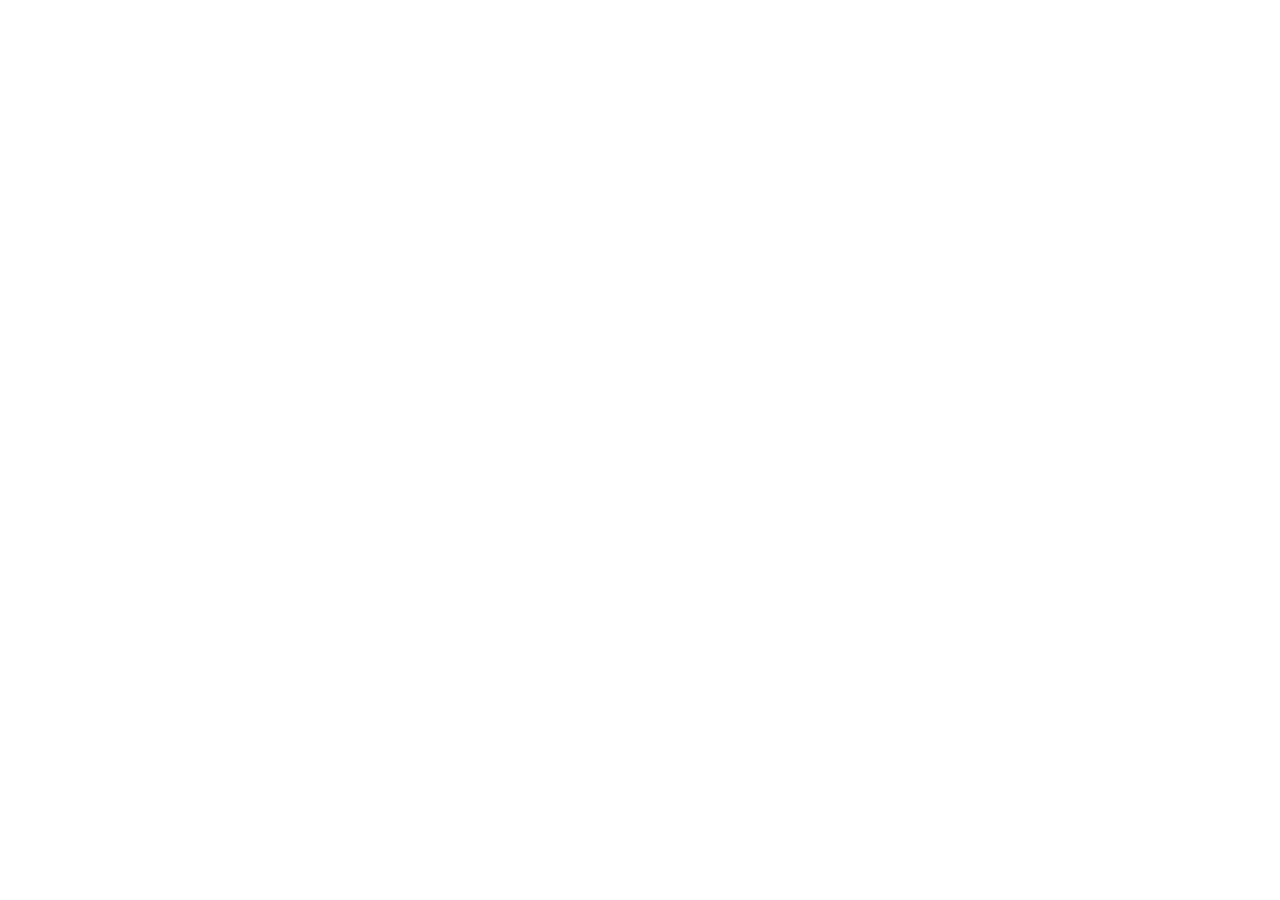
==== v2.html @ 74511b28 "Add isolated v2 runtime shell" ====
<!DOCTYPE html>
<html lang="en">
<head>
  <meta charset="UTF-8">
  <meta name="viewport" content="width=device-width, initial-scale=1.0">
  <title>ATLAS V2 Runtime</title>
  <link rel="stylesheet" href="assets/css/v2/tokens.css">
  <link rel="stylesheet" href="assets/css/v2/base.css">
  <link rel="stylesheet" href="assets/css/v2/layout.css">
  <link rel="stylesheet" href="assets/css/v2/components.css">
</head>
<body>
  <noscript>ATLAS requires JavaScript.</noscript>
  <div id="atlas-v2-root"></div>
  <div id="atlas-v2-modal-root"></div>
  <script type="module" src="assets/js/v2/main.js"></script>
</body>
</html>
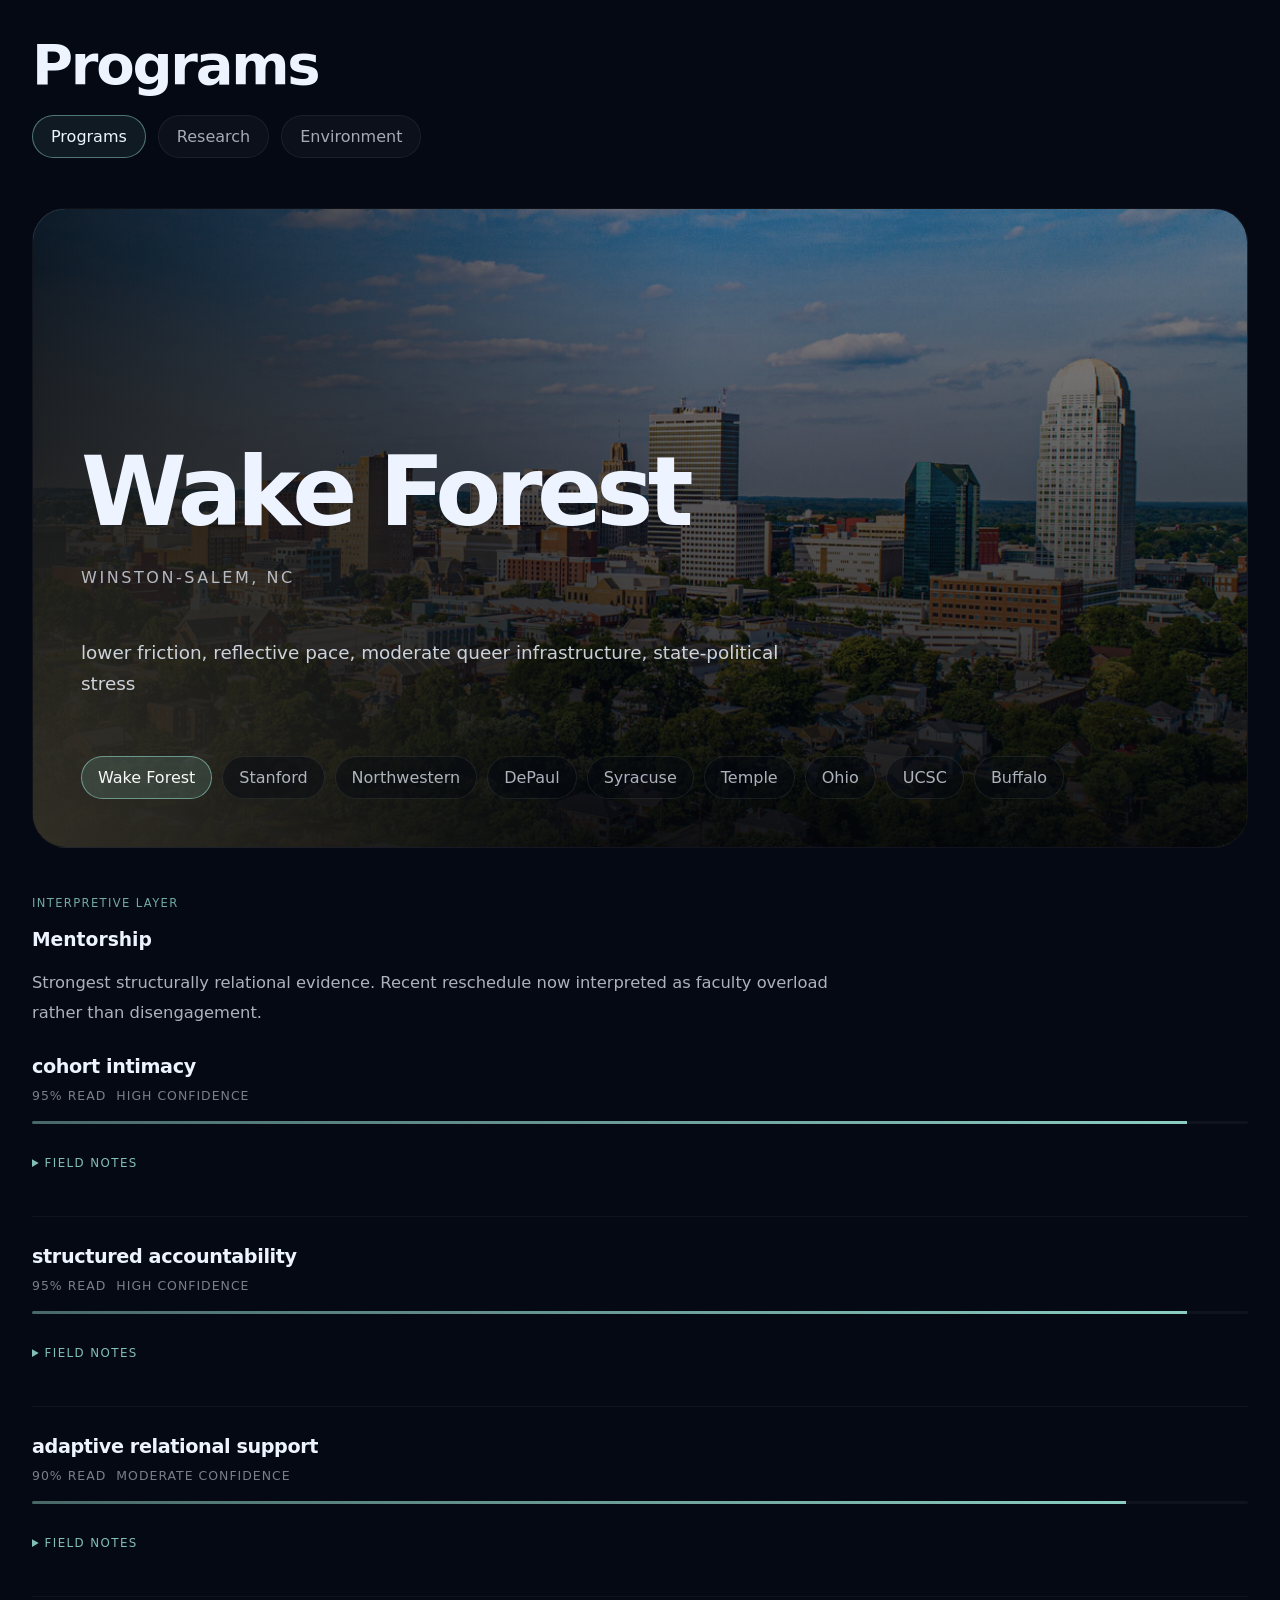
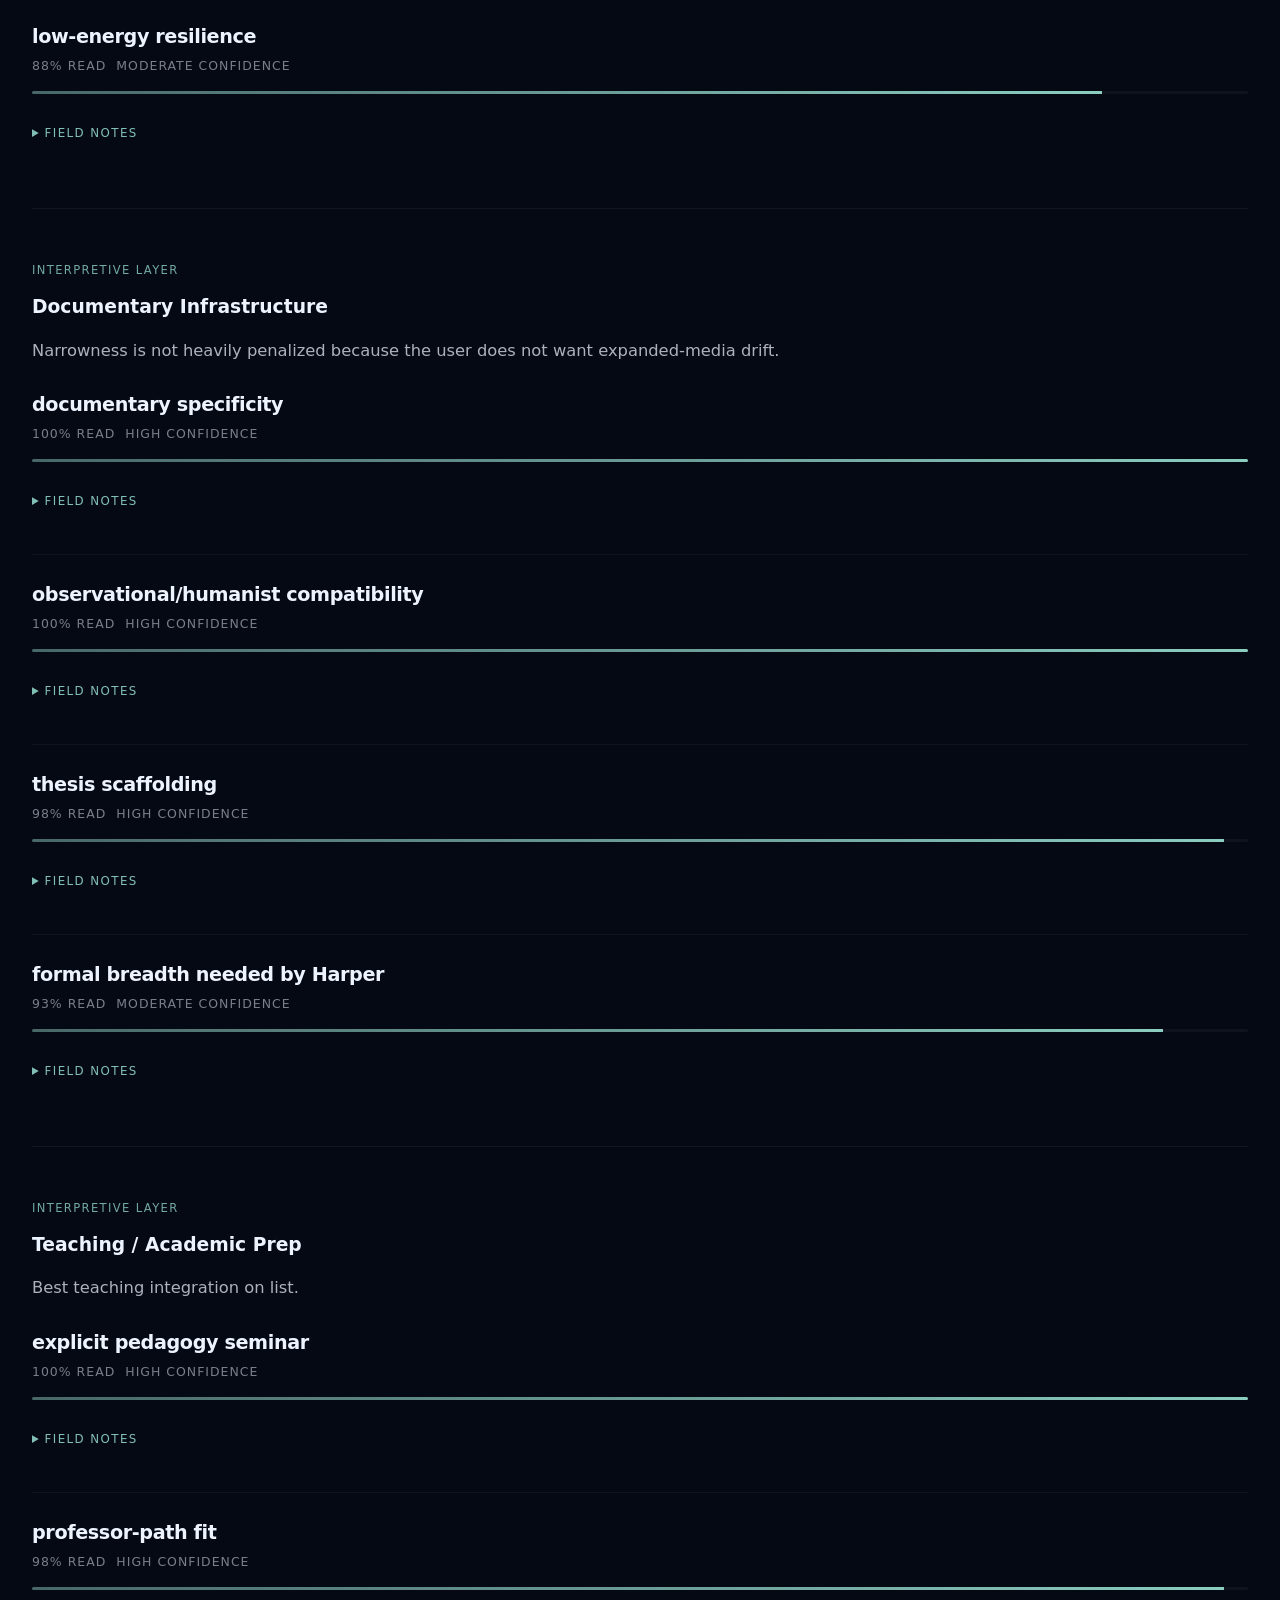
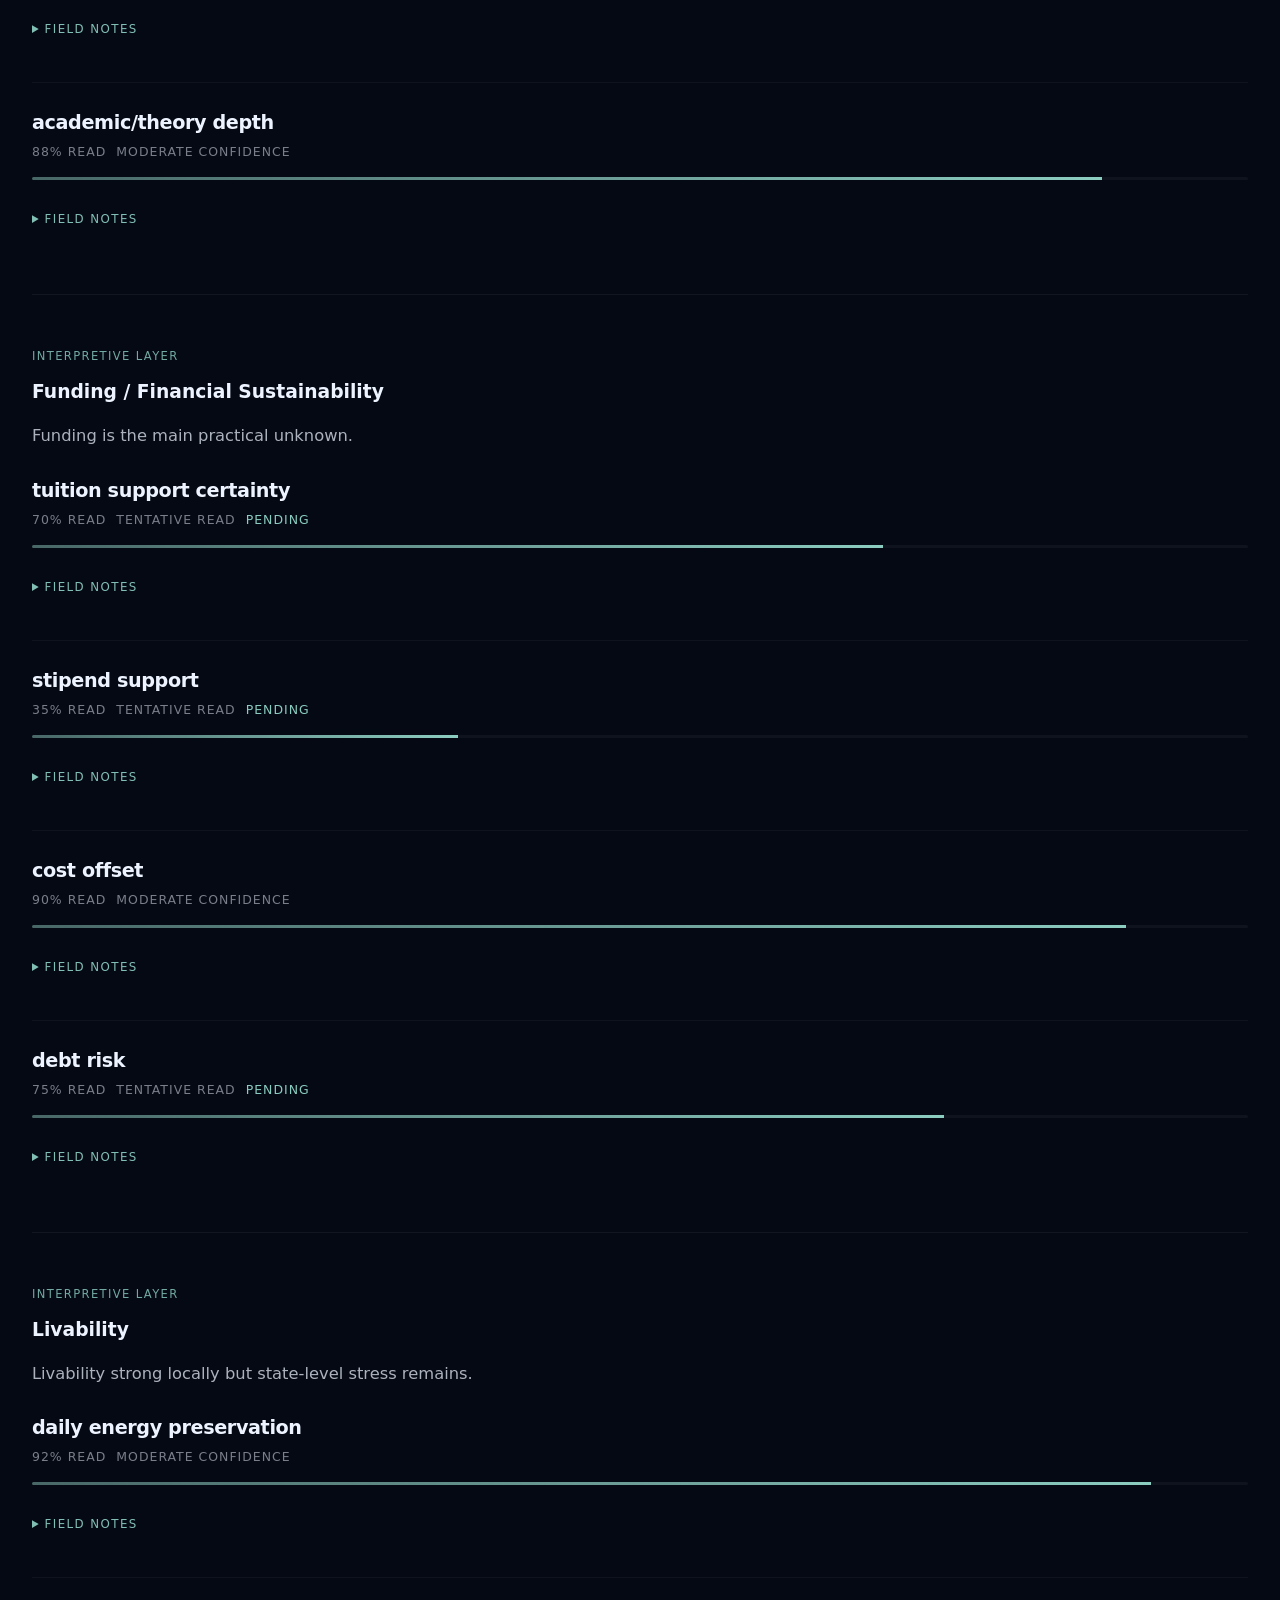
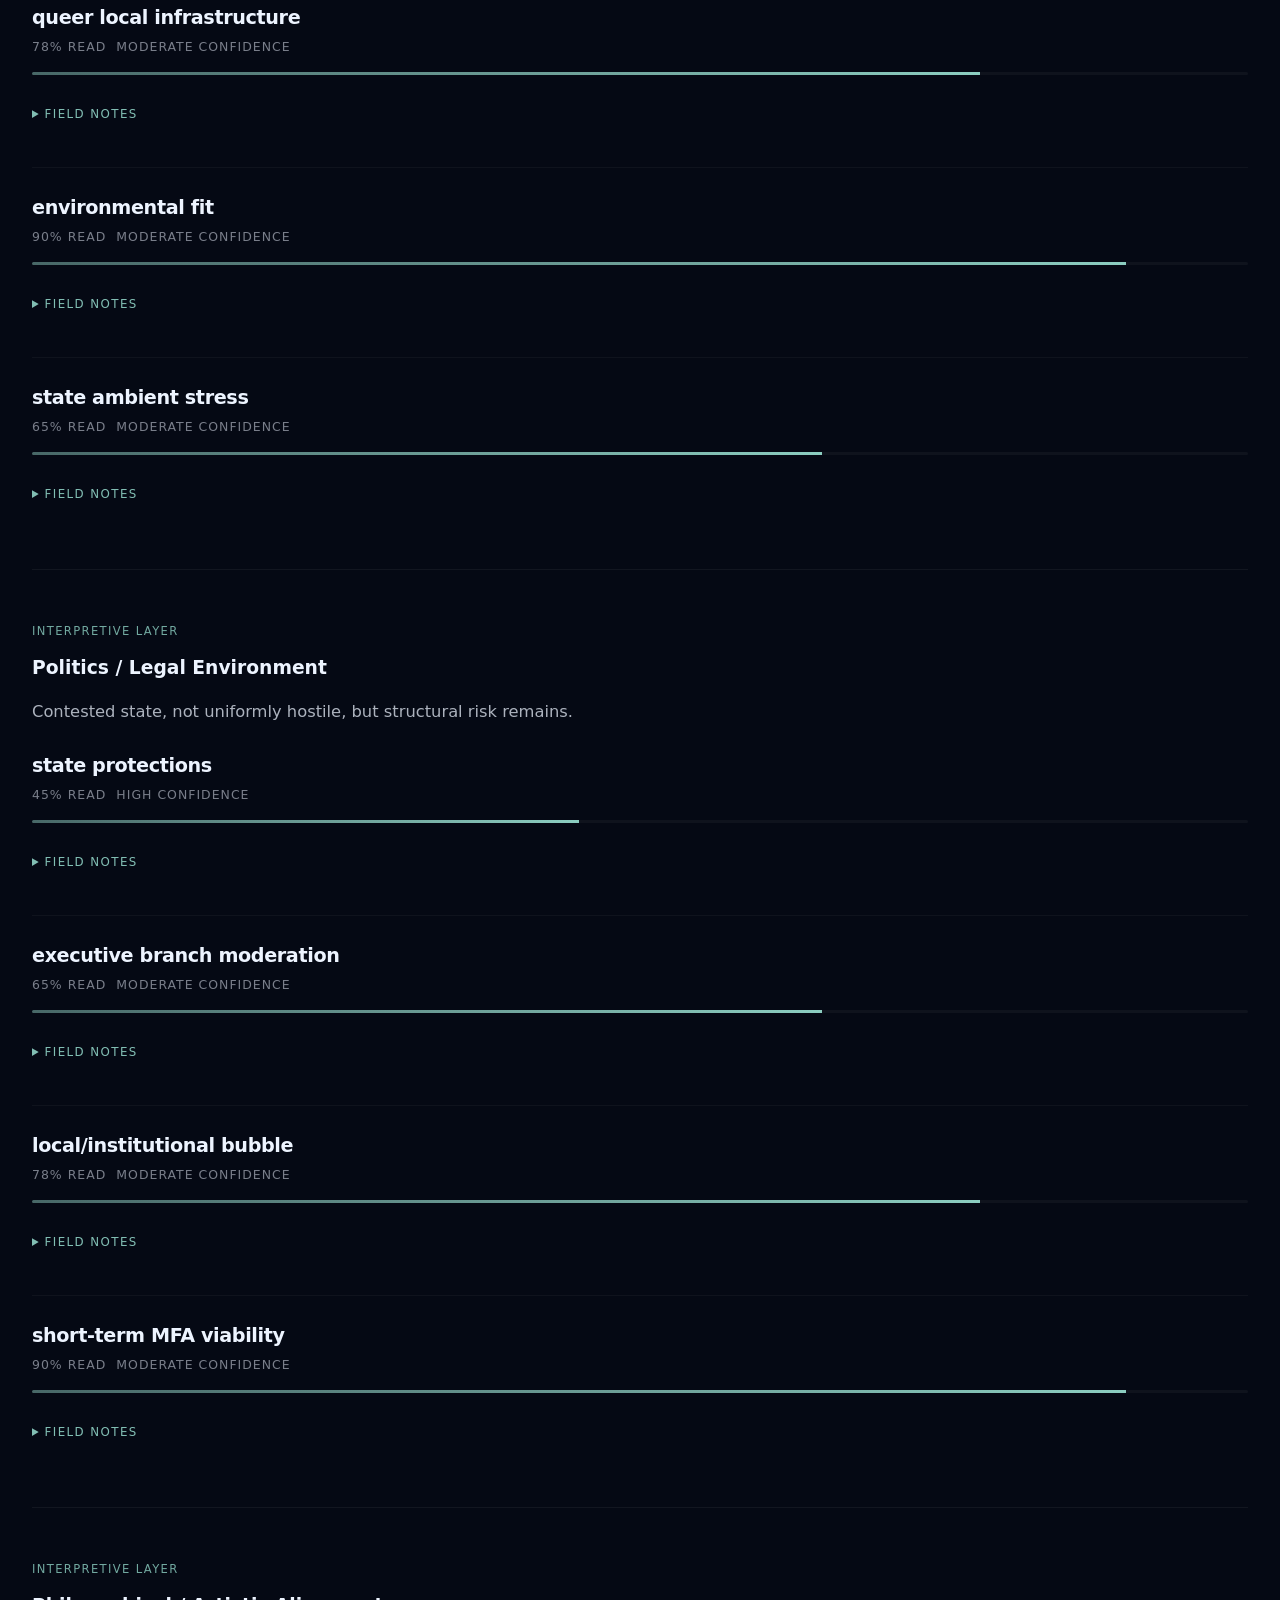
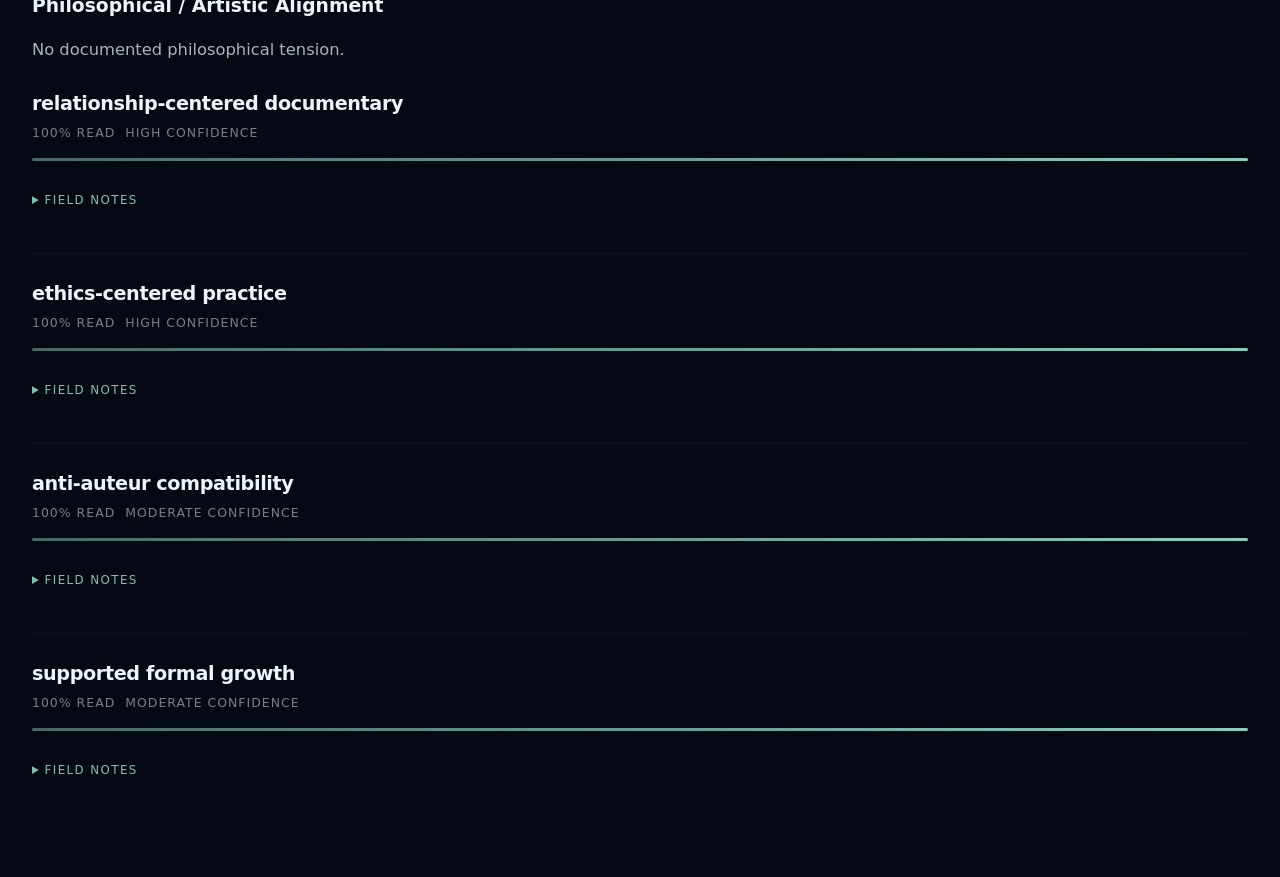
==== commit 11e1d0db: "Link v2 view stylesheet" ====
--- a/v2.html
+++ b/v2.html
@@ -8,6 +8,7 @@
   <link rel="stylesheet" href="assets/css/v2/base.css">
   <link rel="stylesheet" href="assets/css/v2/layout.css">
   <link rel="stylesheet" href="assets/css/v2/components.css">
+  <link rel="stylesheet" href="assets/css/v2/views.css">
 </head>
 <body>
   <noscript>ATLAS requires JavaScript.</noscript>
--- a/assets/css/v2/tokens.css
+++ b/assets/css/v2/tokens.css
@@ -0,0 +1,11 @@
+:root {
+  --atlas-bg: #050914;
+  --atlas-surface: #0b1220;
+  --atlas-border: rgba(255,255,255,0.08);
+  --atlas-text: #edf4ff;
+  --atlas-muted: rgba(237,244,255,0.68);
+  --atlas-accent: #9de7d7;
+  --atlas-radius: 18px;
+  --atlas-shadow: 0 20px 60px rgba(0,0,0,0.32);
+  --atlas-max-width: 1440px;
+}
--- a/assets/css/v2/base.css
+++ b/assets/css/v2/base.css
@@ -0,0 +1,14 @@
+* { box-sizing: border-box; }
+html, body {
+  margin: 0;
+  min-height: 100%;
+  background: var(--atlas-bg);
+  color: var(--atlas-text);
+  font-family: Inter, system-ui, sans-serif;
+}
+body {
+  padding: 32px;
+}
+button {
+  font: inherit;
+}
--- a/assets/css/v2/layout.css
+++ b/assets/css/v2/layout.css
@@ -0,0 +1,19 @@
+#atlas-v2-root {
+  width: 100%;
+  max-width: var(--atlas-max-width);
+  margin: 0 auto;
+}
+.v2-shell {
+  display: grid;
+  gap: 24px;
+}
+.v2-grid {
+  display: grid;
+  grid-template-columns: 320px 1fr;
+  gap: 24px;
+}
+@media (max-width: 900px) {
+  .v2-grid {
+    grid-template-columns: 1fr;
+  }
+}
--- a/assets/css/v2/components.css
+++ b/assets/css/v2/components.css
@@ -0,0 +1,403 @@
+.v2-page-header {
+  display: grid;
+  gap: 18px;
+  margin-bottom: 26px;
+}
+.v2-page-header h1 {
+  margin: 0;
+  font-size: clamp(2.4rem, 5vw, 3.5rem);
+  letter-spacing: -0.04em;
+}
+.v2-programs-shell {
+  display: grid;
+  gap: 28px;
+}
+.v2-panel {
+  border: 1px solid rgba(255,255,255,0.05);
+  border-radius: 28px;
+  background: linear-gradient(180deg, rgba(16,22,36,0.92), rgba(9,13,22,0.96));
+  box-shadow: 0 30px 80px rgba(0,0,0,0.45), inset 0 1px 0 rgba(255,255,255,0.03);
+  padding: 28px;
+  backdrop-filter: blur(18px);
+}
+.v2-topnav {
+  display: flex;
+  gap: 12px;
+}
+.v2-nav-button {
+  border: 1px solid rgba(255,255,255,0.06);
+  border-radius: 999px;
+  background: rgba(255,255,255,0.03);
+  color: var(--atlas-muted);
+  padding: 11px 18px;
+  cursor: pointer;
+  transition: border-color 180ms ease, background 180ms ease, color 180ms ease, transform 180ms ease;
+}
+.v2-nav-button:hover {
+  transform: translateY(-1px);
+}
+.v2-nav-button.active {
+  border-color: rgba(157,231,215,0.45);
+  background: rgba(157,231,215,0.08);
+  color: var(--atlas-text);
+}
+.v2-school-list {
+  display: flex;
+  flex-wrap: wrap;
+  gap: 10px;
+  margin-top: 10px;
+}
+.v2-school-button {
+  border: 1px solid rgba(255,255,255,0.08);
+  border-radius: 999px;
+  background: rgba(6,10,18,0.48);
+  color: rgba(237,244,255,0.72);
+  padding: 11px 16px;
+  text-align: left;
+  cursor: pointer;
+  transition: border-color 180ms ease, background 180ms ease, transform 180ms ease, color 180ms ease;
+}
+.v2-school-button:hover {
+  transform: translateY(-1px);
+  background: rgba(255,255,255,0.06);
+}
+.v2-school-button.active {
+  border-color: rgba(157,231,215,0.52);
+  background: rgba(157,231,215,0.14);
+  color: rgba(255,255,255,0.96);
+}
+.v2-muted {
+  color: rgba(237,244,255,0.58);
+}
+.v2-section-group {
+  display: grid;
+  gap: 18px;
+  padding: 26px 0;
+  border-top: 1px solid rgba(255,255,255,0.05);
+}
+.v2-section-group:first-child {
+  border-top: none;
+  padding-top: 0;
+}
+.v2-section-kicker {
+  color: rgba(157,231,215,0.72);
+  font-size: 0.72rem;
+  letter-spacing: 0.12em;
+  text-transform: uppercase;
+}
+.v2-section-group h3 {
+  margin: 0;
+  font-size: clamp(1.8rem, 3vw, 2.5rem);
+  letter-spacing: -0.04em;
+}
+.v2-section-content {
+  display: grid;
+  gap: 18px;
+}
+.v2-field-note {
+  display: grid;
+  gap: 10px;
+}
+.v2-field-note strong {
+  font-size: 1.18rem;
+  letter-spacing: -0.02em;
+}
+.v2-field-note span {
+  color: rgba(157,231,215,0.82);
+  font-size: 0.78rem;
+  letter-spacing: 0.04em;
+  text-transform: uppercase;
+}
+.v2-field-note p,
+.v2-text-note {
+  margin: 0;
+  max-width: 860px;
+  color: rgba(237,244,255,0.7);
+  line-height: 1.8;
+}
+.v2-hero-card {
+  position: relative;
+  overflow: hidden;
+  min-height: 640px;
+  border: 1px solid rgba(255,255,255,0.05);
+  border-radius: 34px;
+  display: flex;
+  align-items: flex-end;
+  isolation: isolate;
+  background: radial-gradient(circle at top left, rgba(255,255,255,0.08), transparent 45%), linear-gradient(180deg, rgba(3,5,9,0.18), rgba(3,5,9,0.9));
+}
+.v2-hero-card img {
+  position: absolute;
+  inset: 0;
+  width: 100%;
+  height: 100%;
+  object-fit: cover;
+  z-index: -3;
+  filter: saturate(0.9) brightness(0.72);
+}
+.v2-hero-card::before {
+  content: '';
+  position: absolute;
+  inset: 0;
+  z-index: -2;
+  background: linear-gradient(180deg, rgba(3,5,9,0.08), rgba(3,5,9,0.9)), linear-gradient(90deg, rgba(5,8,14,0.82), rgba(5,8,14,0.12) 55%);
+}
+.v2-hero-card::after {
+  content: '';
+  position: absolute;
+  inset: 0;
+  z-index: -1;
+  background: radial-gradient(circle at bottom left, color-mix(in srgb, var(--v2-school-accent) 24%, transparent), transparent 42%);
+  opacity: 0.9;
+}
+.v2-hero-content {
+  width: 100%;
+  padding: 48px;
+  display: grid;
+  gap: 16px;
+}
+.v2-hero-card h2,
+.v2-research-header h2,
+.v2-environment-header h2 {
+  margin: 0;
+  max-width: 760px;
+  font-size: clamp(4rem, 8vw, 6rem);
+  line-height: 0.9;
+  letter-spacing: -0.06em;
+}
+.v2-hero-place {
+  font-size: 1rem;
+  letter-spacing: 0.16em;
+  text-transform: uppercase;
+  color: rgba(237,244,255,0.72);
+}
+.v2-hero-read {
+  max-width: 700px;
+  font-size: 1.15rem;
+  line-height: 1.7;
+  color: rgba(237,244,255,0.84);
+}
+.v2-hero-picker-wrap {
+  margin-top: 12px;
+}
+.v2-score-stack,
+.v2-research-stack,
+.v2-environment-stack {
+  display: grid;
+  gap: 20px;
+}
+.v2-score-card {
+  padding: 6px 0 28px;
+  border-bottom: 1px solid rgba(255,255,255,0.05);
+}
+.v2-score-card:last-child {
+  border-bottom: none;
+}
+.v2-score-kicker {
+  color: rgba(157,231,215,0.72);
+  font-size: 0.72rem;
+  letter-spacing: 0.12em;
+  text-transform: uppercase;
+  margin-bottom: 10px;
+}
+.v2-research-group,
+.v2-environment-group {
+  border: 1px solid rgba(255,255,255,0.05);
+  border-radius: 22px;
+  background: rgba(255,255,255,0.02);
+  padding: 22px;
+}
+.v2-score-note {
+  margin: 0;
+  max-width: 820px;
+  color: rgba(237,244,255,0.72);
+  line-height: 1.8;
+  font-size: 1.02rem;
+}
+.v2-subvariable-list,
+.v2-research-list,
+.v2-environment-list,
+.v2-environment-anchor-grid {
+  display: grid;
+  gap: 18px;
+}
+.v2-subvariable {
+  padding: 20px 0;
+  border-top: 1px solid rgba(255,255,255,0.04);
+}
+.v2-subvariable:first-child {
+  border-top: none;
+  padding-top: 0;
+}
+.v2-research-item,
+.v2-environment-anchor {
+  border: 1px solid rgba(255,255,255,0.04);
+  border-radius: 18px;
+  background: rgba(255,255,255,0.02);
+  padding: 18px;
+}
+.v2-subvariable-main {
+  display: flex;
+  justify-content: space-between;
+  gap: 18px;
+}
+.v2-subvariable-copy {
+  display: grid;
+  gap: 10px;
+}
+.v2-subvariable h4 {
+  font-size: 1.2rem;
+  letter-spacing: -0.02em;
+  margin: 0;
+}
+.v2-subvariable-meta {
+  display: flex;
+  flex-wrap: wrap;
+  gap: 10px;
+}
+.v2-subvariable-meta span {
+  color: rgba(237,244,255,0.5);
+  font-size: 0.78rem;
+  letter-spacing: 0.08em;
+  text-transform: uppercase;
+}
+.v2-environment-anchor span,
+.v2-research-item span {
+  display: inline-block;
+  margin-top: 8px;
+  color: rgba(157,231,215,0.82);
+  font-size: 0.78rem;
+  letter-spacing: 0.04em;
+  text-transform: uppercase;
+}
+.v2-environment-anchor p,
+.v2-research-item p {
+  margin: 10px 0 0;
+  color: rgba(237,244,255,0.72);
+  line-height: 1.65;
+}
+.v2-pending {
+  color: rgba(157,231,215,0.88) !important;
+}
+.v2-bar {
+  height: 3px;
+  margin-top: 18px;
+  border-radius: 999px;
+  overflow: hidden;
+  background: rgba(255,255,255,0.04);
+}
+.v2-bar span {
+  display: block;
+  height: 100%;
+  background: linear-gradient(90deg, rgba(157,231,215,0.4), rgba(157,231,215,0.88));
+}
+.v2-evidence-block {
+  margin-top: 18px;
+  padding-top: 14px;
+}
+.v2-evidence-block summary {
+  cursor: pointer;
+  color: rgba(157,231,215,0.82);
+  font-size: 0.74rem;
+  letter-spacing: 0.12em;
+  text-transform: uppercase;
+}
+.v2-evidence-list {
+  display: grid;
+  gap: 12px;
+  margin-top: 14px;
+}
+.v2-evidence-list p {
+  margin: 0;
+  max-width: 820px;
+  color: rgba(237,244,255,0.64);
+  line-height: 1.8;
+}
+.v2-programs-view {
+  display: grid;
+  gap: 42px;
+}
+.v2-programs-view .v2-score-stack {
+  gap: 48px;
+}
+.v2-programs-view .v2-score-card {
+  padding-bottom: 40px;
+}
+.v2-programs-view .v2-score-card-header {
+  max-width: 900px;
+}
+.v2-programs-view .v2-subvariable {
+  padding: 28px 0;
+}
+.v2-research-view {
+  display: grid;
+  gap: 28px;
+}
+.v2-research-header {
+  position: sticky;
+  top: 18px;
+  z-index: 2;
+  padding-bottom: 22px;
+  border-bottom: 1px solid rgba(255,255,255,0.05);
+  backdrop-filter: blur(18px);
+}
+.v2-research-view .v2-research-stack {
+  gap: 8px;
+}
+.v2-research-view .v2-section-group {
+  padding: 34px 0;
+}
+.v2-research-view .v2-field-note {
+  padding-left: 18px;
+  border-left: 1px solid rgba(157,231,215,0.14);
+}
+.v2-research-view .v2-field-note strong {
+  font-size: 1.02rem;
+}
+.v2-environment-view {
+  display: grid;
+  gap: 42px;
+}
+.v2-environment-header {
+  max-width: 900px;
+}
+.v2-environment-view .v2-section-group {
+  padding: 46px 0;
+}
+.v2-environment-view .v2-section-content {
+  gap: 26px;
+}
+.v2-environment-view .v2-field-note {
+  max-width: 760px;
+}
+.v2-environment-view .v2-field-note strong {
+  font-size: 1.32rem;
+}
+.v2-environment-view .v2-text-note {
+  font-size: 1.05rem;
+}
+.v2-environment-view .v2-section-group::before {
+  content: '';
+  display: block;
+  width: 120px;
+  height: 1px;
+  background: linear-gradient(90deg, rgba(157,231,215,0.4), transparent);
+  margin-bottom: 6px;
+}
+@media (max-width: 900px) {
+  .v2-hero-card {
+    min-height: 420px;
+  }
+
+  .v2-hero-content {
+    padding: 28px;
+  }
+
+  .v2-hero-card h2 {
+    font-size: clamp(3rem, 12vw, 4.5rem);
+  }
+
+  .v2-subvariable-main {
+    flex-direction: column;
+  }
+}
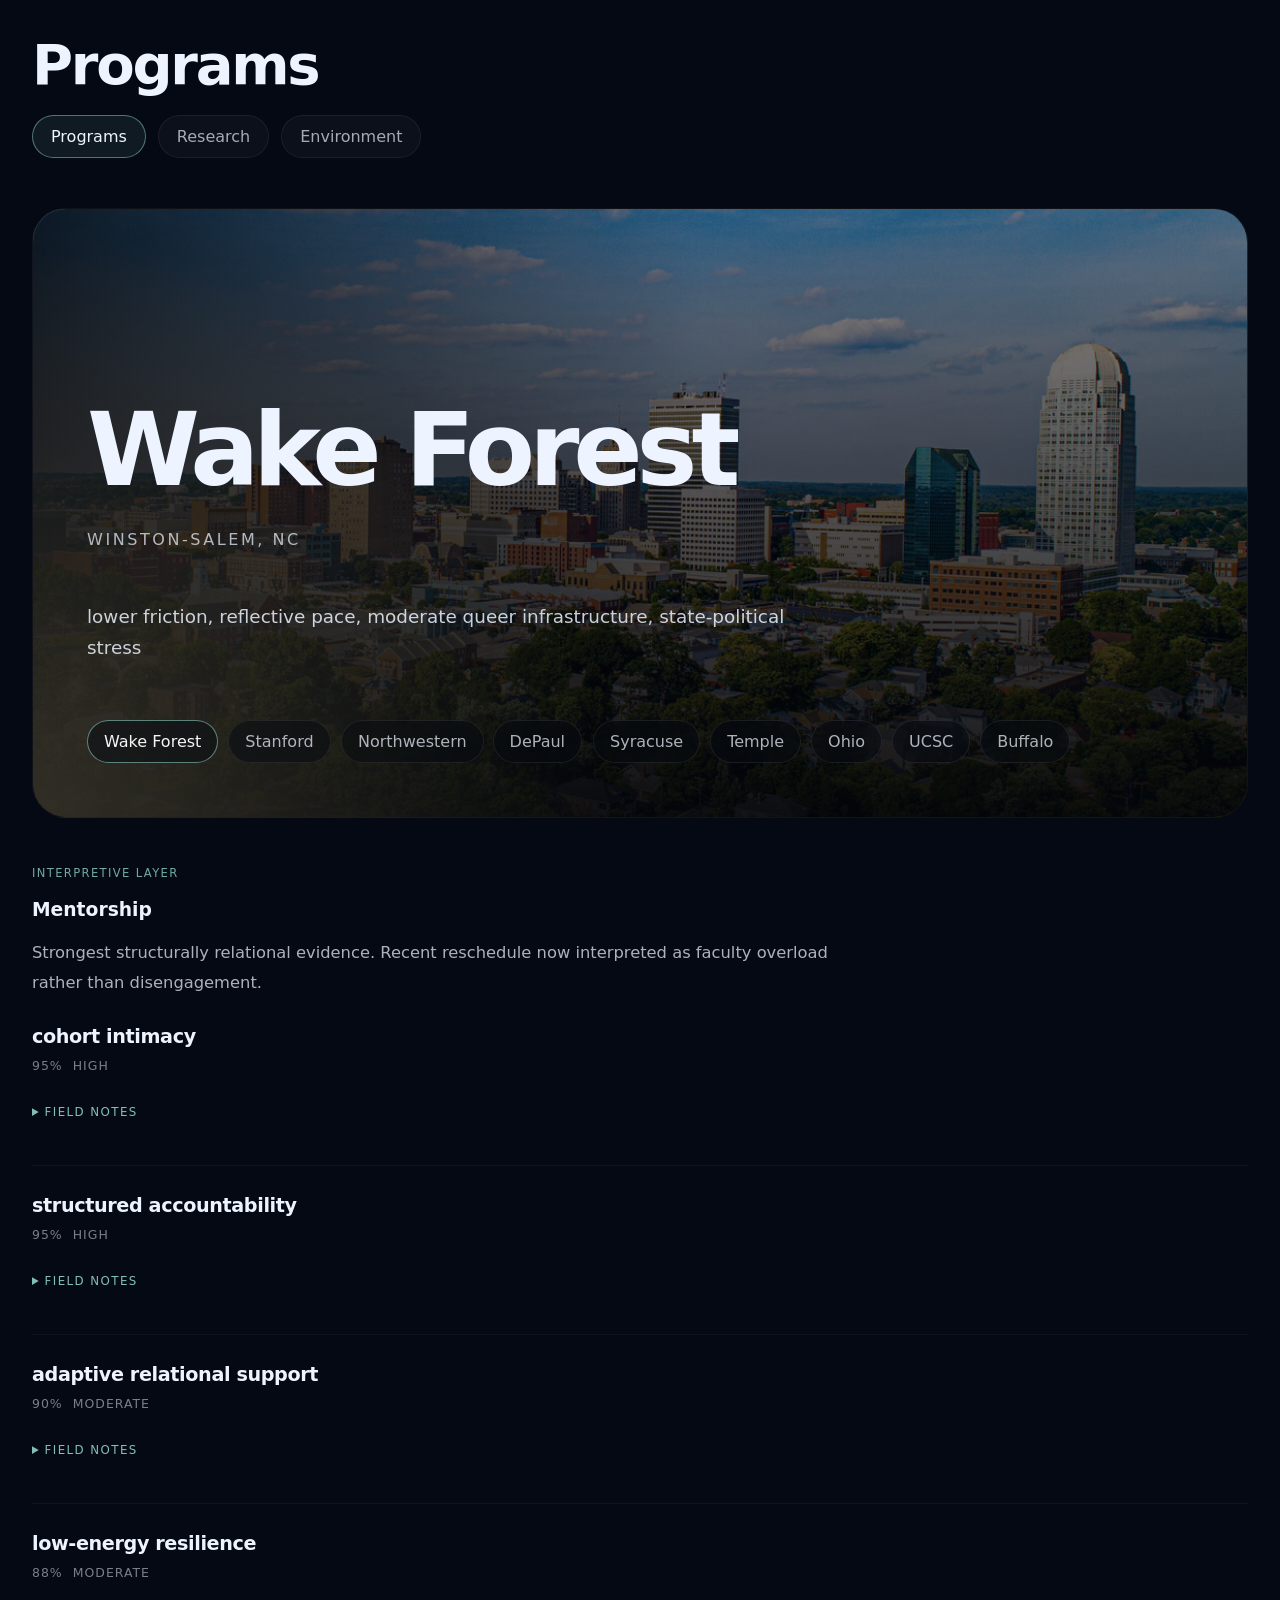
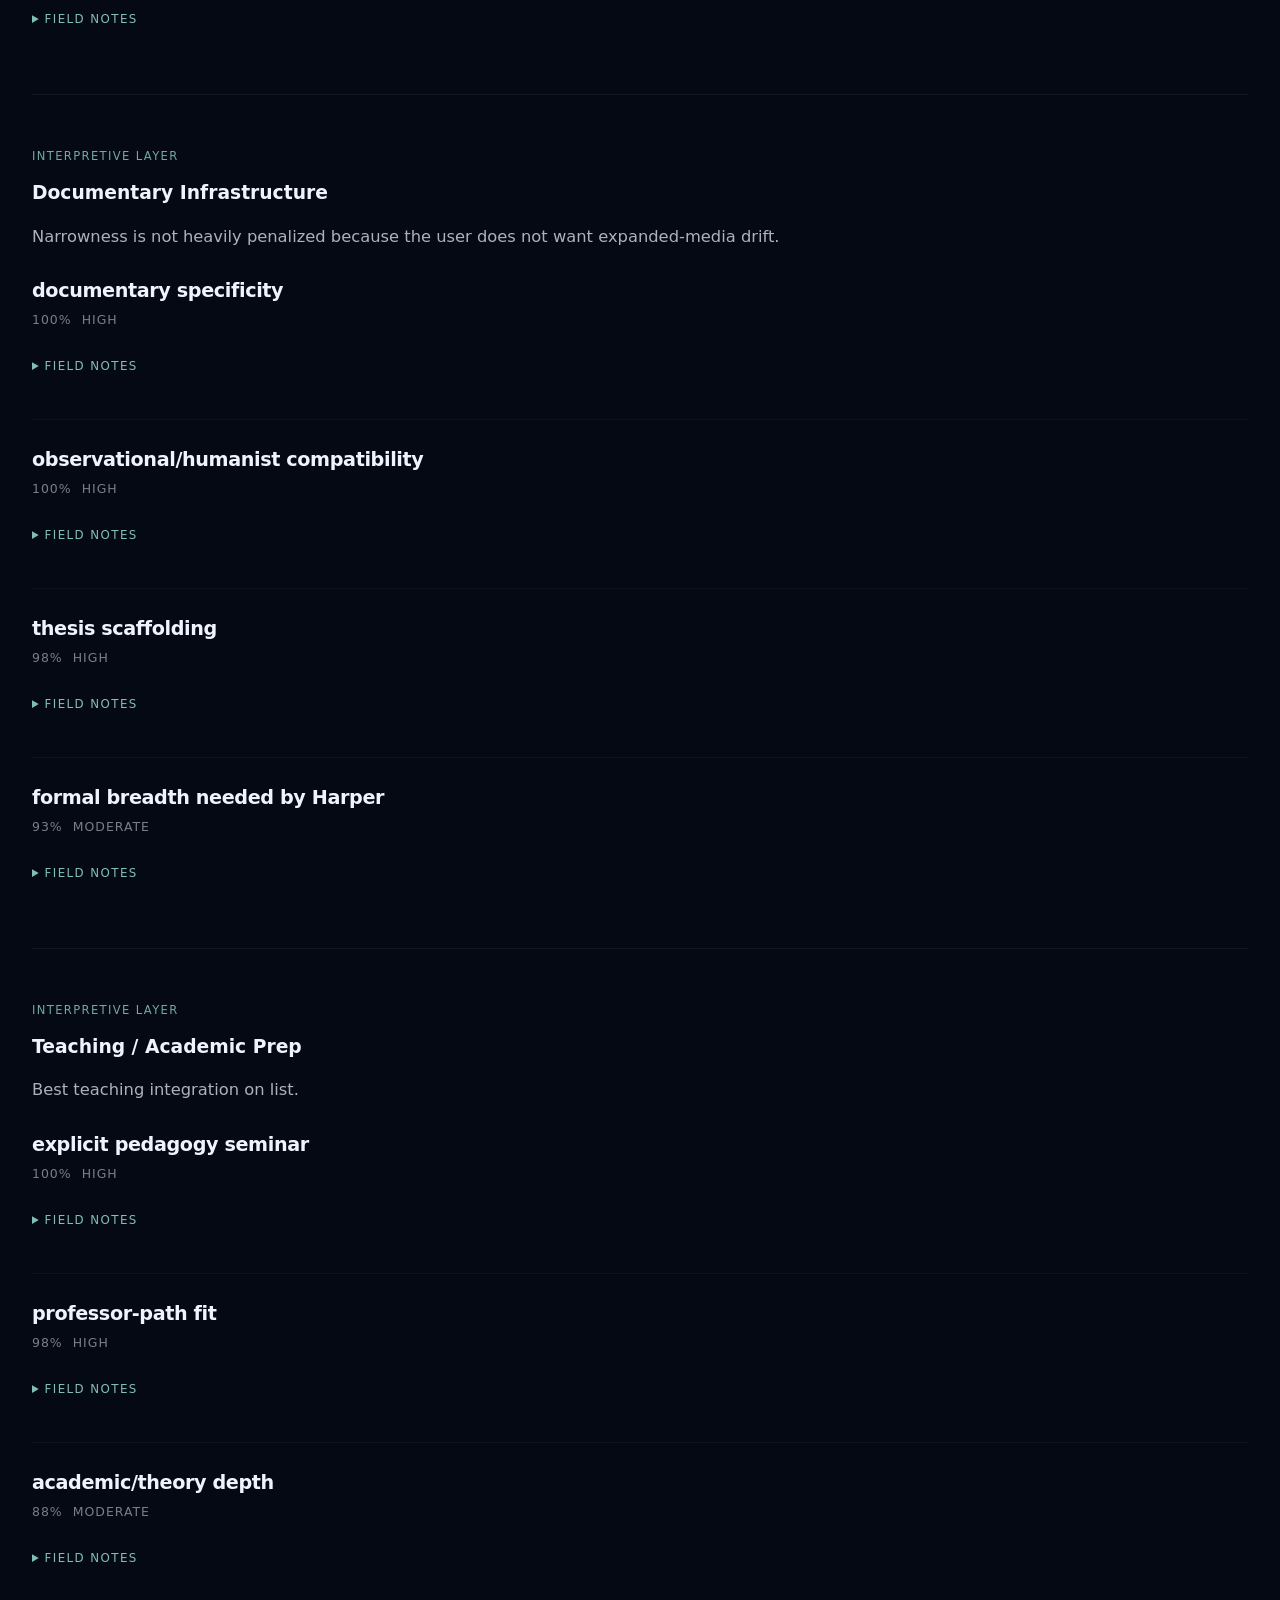
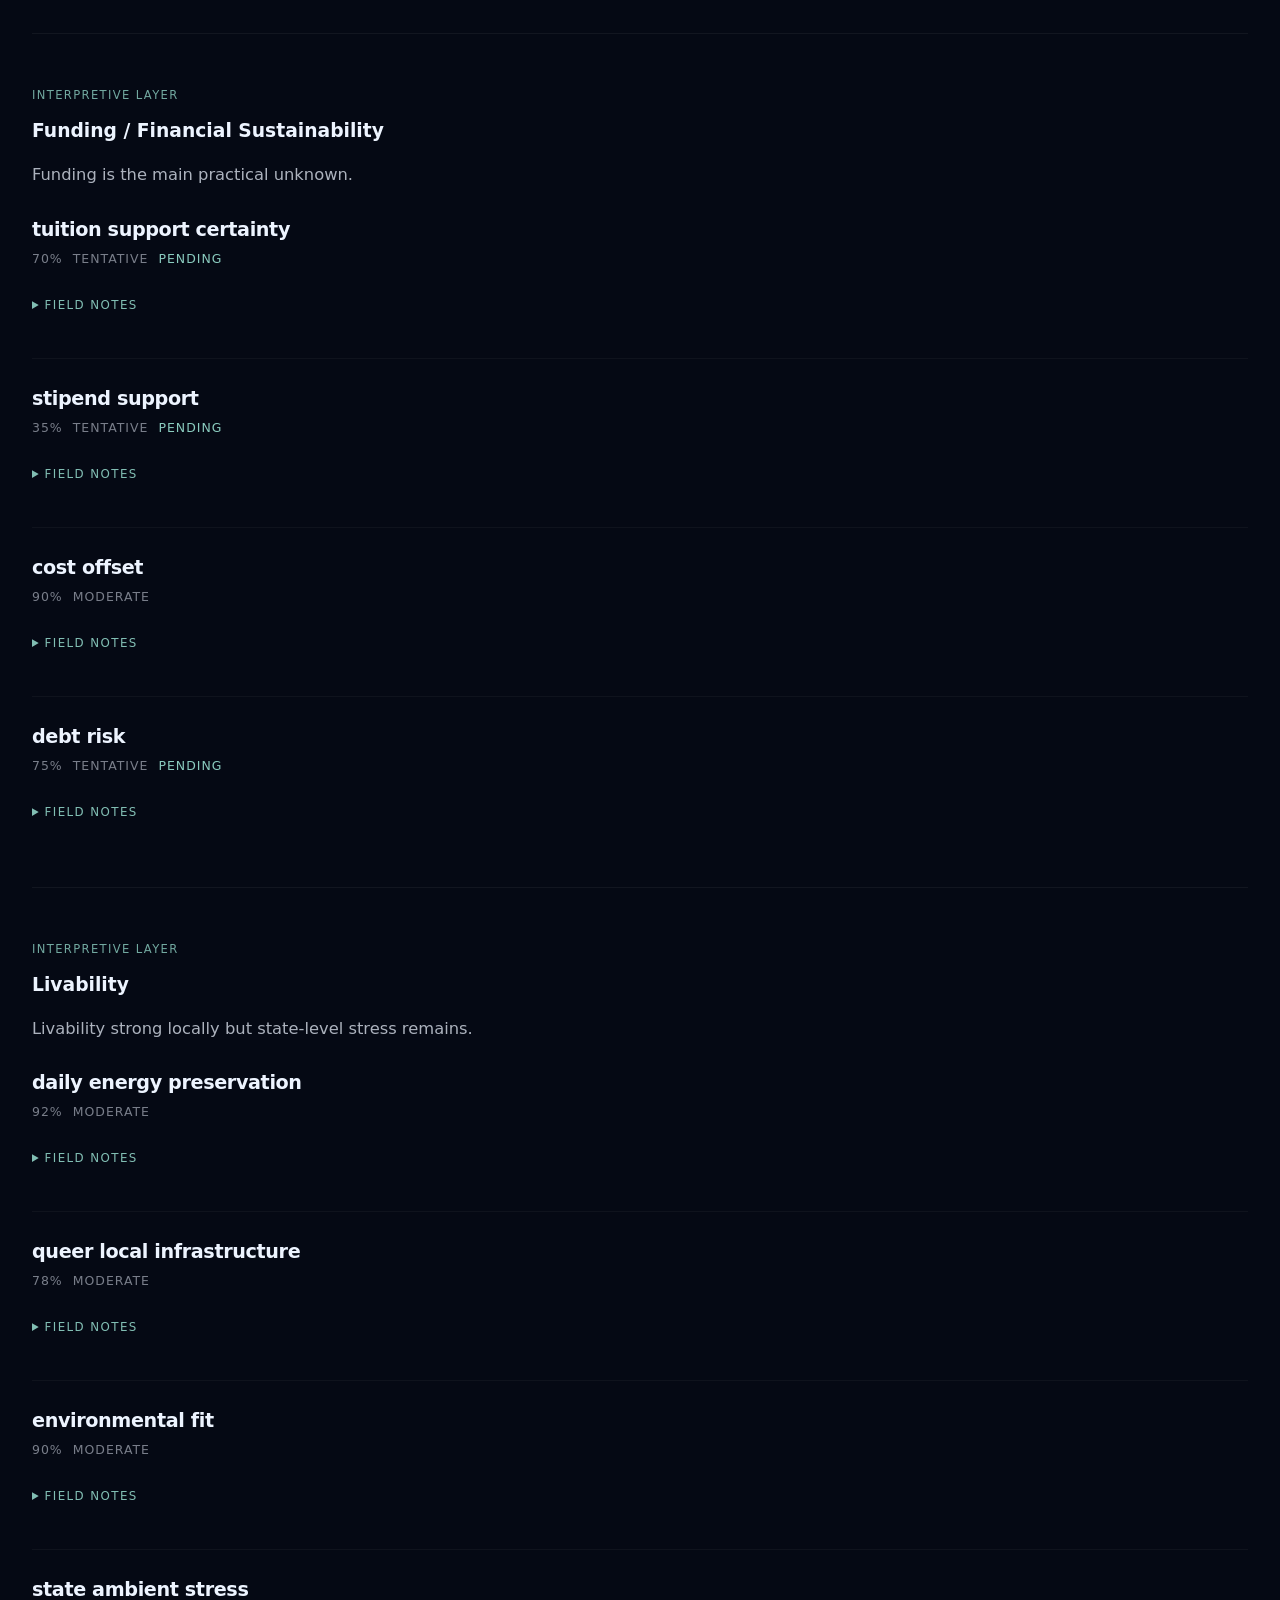
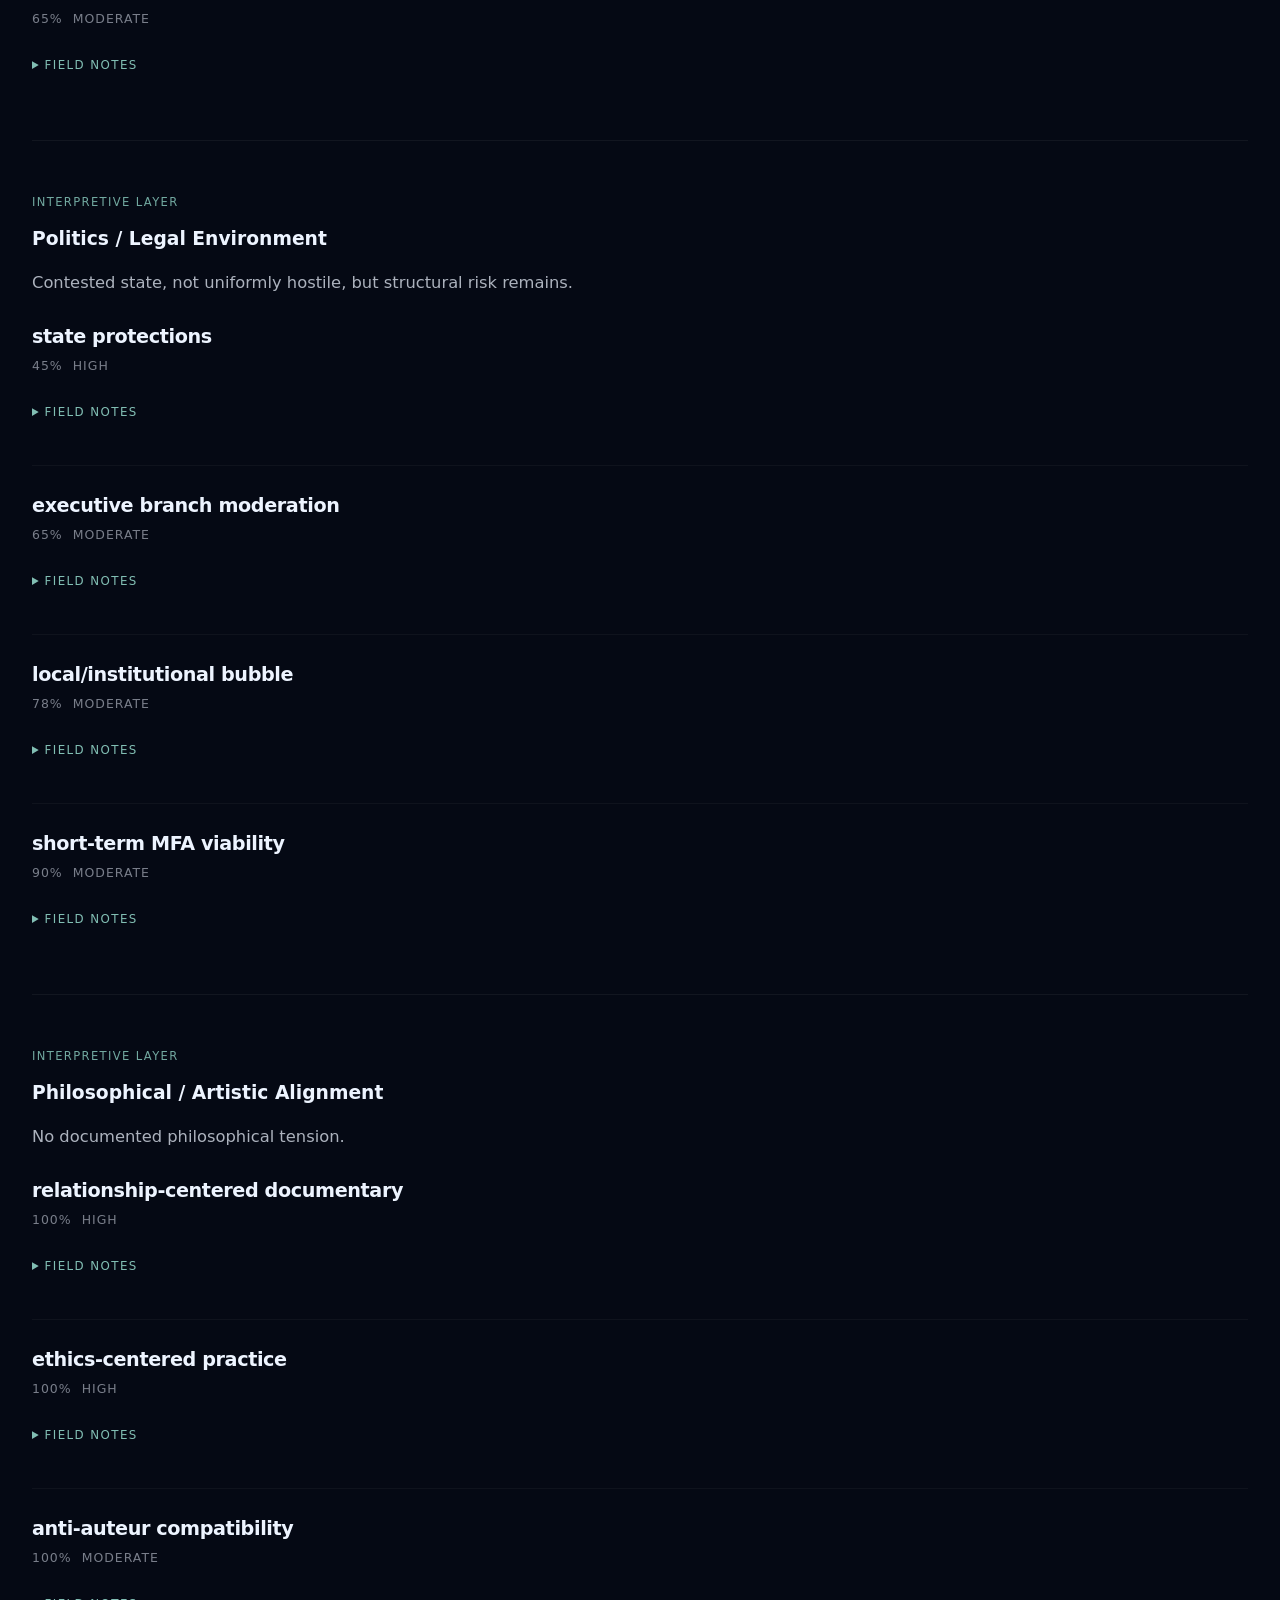
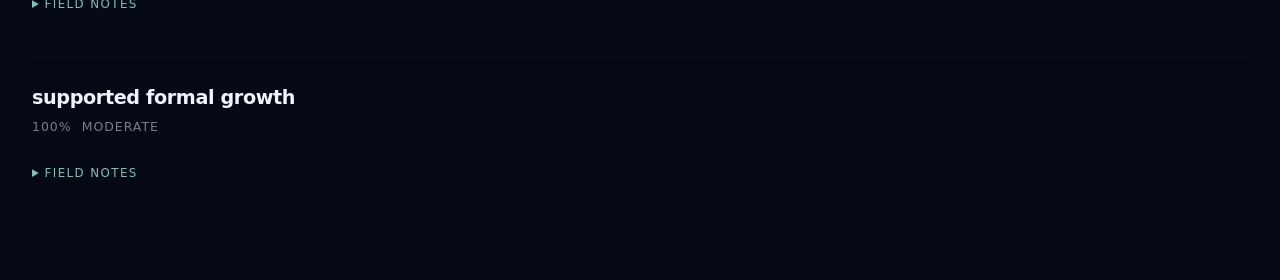
==== commit 47c64113: "Cache bust v2 view stylesheet" ====
--- a/v2.html
+++ b/v2.html
@@ -8,7 +8,7 @@
   <link rel="stylesheet" href="assets/css/v2/base.css">
   <link rel="stylesheet" href="assets/css/v2/layout.css">
   <link rel="stylesheet" href="assets/css/v2/components.css">
-  <link rel="stylesheet" href="assets/css/v2/views.css">
+  <link rel="stylesheet" href="assets/css/v2/views.css?v=20260516-placechips">
 </head>
 <body>
   <noscript>ATLAS requires JavaScript.</noscript>
--- a/assets/css/v2/views.css
+++ b/assets/css/v2/views.css
@@ -0,0 +1,343 @@
+.v2-production-view {
+  display: grid;
+  gap: 28px;
+}
+
+.v2-production-stack {
+  display: grid;
+  gap: 24px;
+}
+
+.v2-production-card {
+  border: 1px solid rgba(255,255,255,0.055);
+  border-radius: 28px;
+  background:
+    radial-gradient(circle at top left, rgba(157,231,215,0.055), transparent 34%),
+    linear-gradient(180deg, rgba(16,22,36,0.94), rgba(8,12,21,0.98));
+  box-shadow: 0 28px 70px rgba(0,0,0,0.34), inset 0 1px 0 rgba(255,255,255,0.035);
+  padding: 28px;
+}
+
+.v2-production-card h3 {
+  margin: 0 0 18px;
+  font-size: clamp(1.25rem, 2vw, 1.55rem);
+  letter-spacing: -0.035em;
+}
+
+.v2-production-two-up {
+  display: grid;
+  grid-template-columns: minmax(0, 1fr) minmax(0, 1fr);
+  gap: 24px;
+}
+
+.v2-production-grid {
+  display: grid;
+  grid-template-columns: repeat(4, minmax(0, 1fr));
+  gap: 18px;
+  align-items: stretch;
+}
+
+.v2-source-trace-card {
+  padding: 24px;
+}
+
+.v2-trace-grid {
+  display: grid;
+  grid-template-columns: repeat(4, minmax(0, 1fr));
+  gap: 18px;
+}
+
+.v2-trace-column,
+.v2-score-evidence-grid .v2-field-note {
+  min-height: 130px;
+  border: 1px solid rgba(255,255,255,0.065);
+  border-radius: 20px;
+  background: rgba(8,13,24,0.62);
+  padding: 18px;
+  box-shadow: inset 0 1px 0 rgba(255,255,255,0.025);
+}
+
+.v2-trace-column > span,
+.v2-score-evidence-grid .v2-field-note span {
+  display: block;
+  margin-bottom: 12px;
+  color: rgba(157,231,215,0.78);
+  font-size: 0.72rem;
+  letter-spacing: 0.12em;
+  text-transform: uppercase;
+}
+
+.v2-trace-pills {
+  display: flex;
+  flex-wrap: wrap;
+  gap: 8px;
+}
+
+.v2-trace-pills p,
+.v2-environment-view .v2-section-content .v2-field-note,
+.v2-environment-view .v2-section-content .v2-text-note {
+  margin: 0;
+  border: 1px solid rgba(255,255,255,0.095);
+  border-radius: 999px;
+  background: rgba(255,255,255,0.07);
+  color: rgba(237,244,255,0.86);
+  padding: 7px 10px;
+  font-size: 0.86rem;
+  line-height: 1.25;
+}
+
+.v2-empty-note {
+  opacity: 0.56;
+}
+
+.v2-inline-school-picker {
+  margin-top: 12px;
+}
+
+.v2-programs-view .v2-hero-card,
+.v2-research-view .v2-hero-card,
+.v2-environment-view .v2-hero-card {
+  min-height: 610px;
+  border-radius: 34px;
+}
+
+.v2-programs-view .v2-hero-content,
+.v2-research-view .v2-hero-content,
+.v2-environment-view .v2-hero-content {
+  padding: clamp(34px, 5vw, 54px);
+  gap: 18px;
+}
+
+.v2-programs-view .v2-hero-card h2,
+.v2-research-view .v2-hero-card h2,
+.v2-environment-view .v2-hero-card h2 {
+  font-size: clamp(4.2rem, 8vw, 6.4rem);
+}
+
+.v2-programs-view .v2-hero-card img,
+.v2-research-view .v2-hero-card img,
+.v2-environment-view .v2-hero-card img {
+  filter: saturate(0.92) brightness(0.68) contrast(1.02);
+}
+
+.v2-hero-picker-wrap .v2-school-list {
+  margin-top: 8px;
+}
+
+.v2-hero-picker-wrap .v2-school-button {
+  backdrop-filter: blur(16px);
+  background: rgba(6,10,18,0.48);
+}
+
+.v2-research-view .v2-section-group,
+.v2-environment-view .v2-section-group {
+  padding: 0;
+  border-top: 0;
+}
+
+.v2-research-view .v2-section-group + .v2-section-group,
+.v2-environment-view .v2-section-group + .v2-section-group {
+  padding-top: 18px;
+  border-top: 1px solid rgba(255,255,255,0.05);
+}
+
+.v2-research-view .v2-field-note {
+  padding-left: 16px;
+  border-left: 1px solid rgba(157,231,215,0.16);
+}
+
+.v2-research-view .v2-field-note strong {
+  font-size: 1rem;
+}
+
+.v2-research-view .v2-section-group h3,
+.v2-environment-view .v2-section-group h3 {
+  font-size: clamp(1.55rem, 2.5vw, 2.1rem);
+}
+
+.v2-score-evidence-grid .v2-section-content {
+  display: grid;
+  grid-template-columns: repeat(3, minmax(0, 1fr));
+  gap: 14px;
+}
+
+.v2-score-evidence-grid .v2-field-note {
+  display: grid;
+  gap: 8px;
+  padding-left: 18px;
+}
+
+.v2-score-evidence-grid .v2-field-note strong {
+  font-size: 0.98rem;
+}
+
+.v2-score-evidence-grid .v2-field-note p {
+  margin: 0;
+  color: rgba(237,244,255,0.68);
+  font-size: 0.92rem;
+  line-height: 1.5;
+}
+
+.v2-place-grid {
+  align-items: start;
+}
+
+.v2-place-group {
+  min-height: 0;
+  border: 1px solid rgba(255,255,255,0.065);
+  border-radius: 22px;
+  background: rgba(8,13,24,0.62);
+  padding: 18px;
+}
+
+.v2-place-group .v2-section-kicker {
+  margin-bottom: 12px;
+  color: rgba(157,231,215,0.78);
+  font-size: 0.72rem;
+  letter-spacing: 0.12em;
+  text-transform: uppercase;
+}
+
+.v2-place-group h3 {
+  margin: 0 0 18px;
+  font-size: clamp(1.12rem, 1.8vw, 1.45rem) !important;
+  line-height: 1.15;
+  letter-spacing: -0.035em;
+}
+
+.v2-place-chip-grid {
+  display: flex;
+  flex-wrap: wrap;
+  gap: 8px;
+}
+
+.v2-place-chip {
+  position: relative;
+  max-width: 100%;
+}
+
+.v2-place-chip summary {
+  list-style: none;
+  display: inline-flex;
+  align-items: center;
+  gap: 8px;
+  min-height: 34px;
+  border: 1px solid rgba(255,255,255,0.1);
+  border-radius: 999px;
+  background: rgba(255,255,255,0.065);
+  color: rgba(237,244,255,0.92);
+  padding: 7px 11px;
+  cursor: pointer;
+  transition: background 160ms ease, border-color 160ms ease, transform 160ms ease;
+}
+
+.v2-place-chip summary::-webkit-details-marker {
+  display: none;
+}
+
+.v2-place-chip summary::after {
+  content: '+';
+  color: rgba(157,231,215,0.82);
+  font-size: 0.85rem;
+  line-height: 1;
+}
+
+.v2-place-chip[open] summary {
+  border-color: rgba(157,231,215,0.28);
+  background: rgba(157,231,215,0.105);
+}
+
+.v2-place-chip[open] summary::after {
+  content: '–';
+}
+
+.v2-place-chip summary:hover {
+  transform: translateY(-1px);
+  border-color: rgba(157,231,215,0.26);
+}
+
+.v2-place-name {
+  font-size: 0.9rem;
+  font-weight: 650;
+  line-height: 1.15;
+}
+
+.v2-place-type {
+  color: rgba(237,244,255,0.52);
+  font-size: 0.68rem;
+  letter-spacing: 0.08em;
+  text-transform: uppercase;
+}
+
+.v2-place-details {
+  width: min(100%, 320px);
+  margin-top: 8px;
+  border: 1px solid rgba(255,255,255,0.075);
+  border-radius: 18px;
+  background: rgba(5,9,17,0.94);
+  padding: 12px;
+  box-shadow: 0 20px 50px rgba(0,0,0,0.32);
+}
+
+.v2-place-details img {
+  width: 100%;
+  aspect-ratio: 16 / 9;
+  object-fit: cover;
+  border-radius: 12px;
+  margin-bottom: 10px;
+}
+
+.v2-place-details p {
+  margin: 0 0 10px;
+  color: rgba(237,244,255,0.72);
+  font-size: 0.88rem;
+  line-height: 1.45;
+}
+
+.v2-place-details p strong {
+  display: block;
+  margin-bottom: 4px;
+  color: rgba(157,231,215,0.76);
+  font-size: 0.68rem;
+  letter-spacing: 0.09em;
+  text-transform: uppercase;
+}
+
+.v2-place-links {
+  display: flex;
+  flex-wrap: wrap;
+  gap: 8px;
+}
+
+.v2-place-links a {
+  border: 1px solid rgba(157,231,215,0.24);
+  border-radius: 999px;
+  color: rgba(157,231,215,0.92);
+  padding: 6px 9px;
+  font-size: 0.78rem;
+  text-decoration: none;
+}
+
+@media (max-width: 1100px) {
+  .v2-production-two-up,
+  .v2-trace-grid,
+  .v2-production-grid,
+  .v2-score-evidence-grid .v2-section-content {
+    grid-template-columns: repeat(2, minmax(0, 1fr));
+  }
+}
+
+@media (max-width: 700px) {
+  .v2-production-two-up,
+  .v2-trace-grid,
+  .v2-production-grid,
+  .v2-score-evidence-grid .v2-section-content {
+    grid-template-columns: 1fr;
+  }
+
+  .v2-programs-view .v2-hero-card,
+  .v2-research-view .v2-hero-card,
+  .v2-environment-view .v2-hero-card {
+    min-height: 420px;
+  }
+}
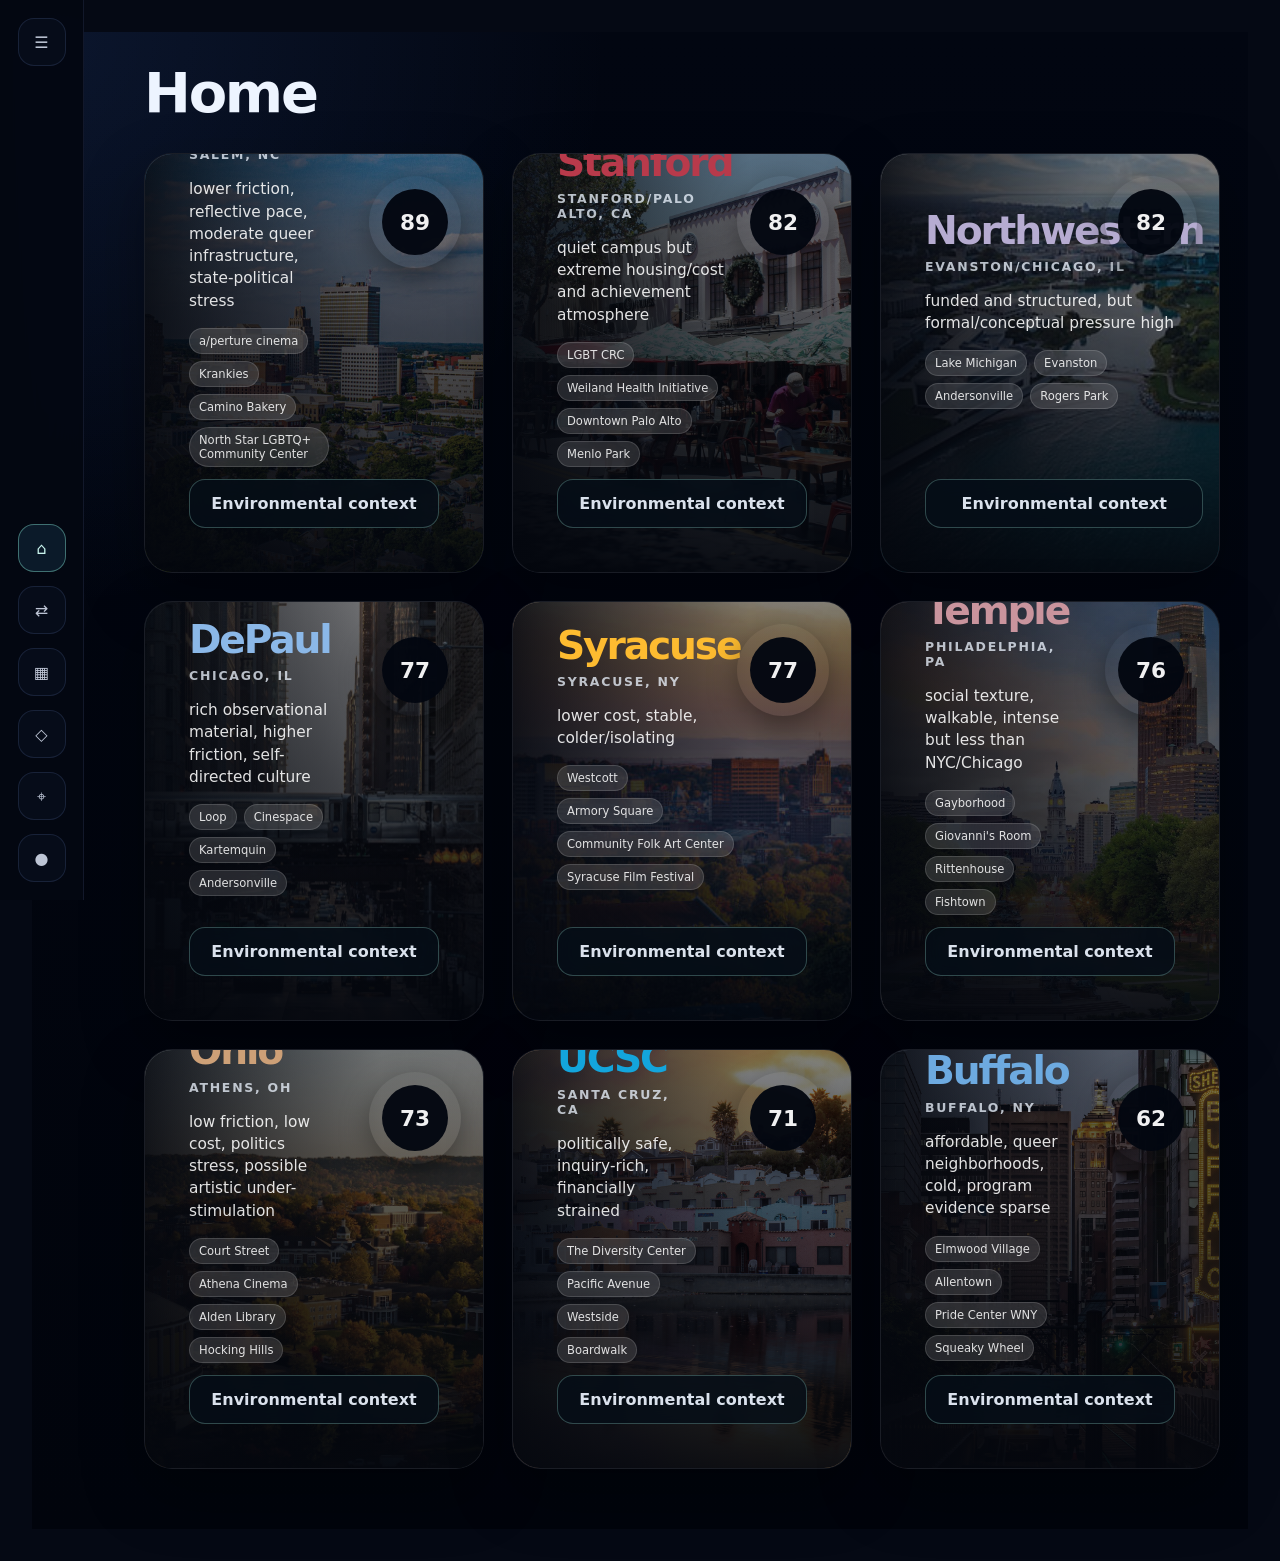
==== commit a3582d6d: "Load final v2 repair stylesheet" ====
--- a/v2.html
+++ b/v2.html
@@ -9,6 +9,7 @@
   <link rel="stylesheet" href="assets/css/v2/layout.css">
   <link rel="stylesheet" href="assets/css/v2/components.css">
   <link rel="stylesheet" href="assets/css/v2/views.css?v=20260516-placechips">
+  <link rel="stylesheet" href="assets/css/v2/repair.css?v=20260517-repair-rail-cards">
 </head>
 <body>
   <noscript>ATLAS requires JavaScript.</noscript>
--- a/assets/css/v2/layout.css
+++ b/assets/css/v2/layout.css
@@ -1,19 +1,154 @@
+html,
+body {
+  min-height: 100%;
+}
+
+body {
+  margin: 0;
+  overflow-x: hidden;
+}
+
 #atlas-v2-root {
   width: 100%;
-  max-width: var(--atlas-max-width);
-  margin: 0 auto;
+  min-height: 100vh;
 }
+
+.v2-app-shell {
+  min-height: 100vh;
+  background:
+    radial-gradient(circle at top left, rgba(80,140,255,0.12), transparent 30%),
+    linear-gradient(180deg, #020611 0%, #01040c 100%);
+}
+
+.v2-sidebar {
+  position: fixed;
+  top: 0;
+  left: 0;
+  width: 84px;
+  height: 100vh;
+  z-index: 1000;
+}
+
+.v2-main-stage,
+.v2-main-column {
+  min-width: 0;
+  margin-left: 84px;
+  padding: 28px 28px 60px;
+}
+
 .v2-shell {
   display: grid;
-  gap: 24px;
+  gap: 28px;
 }
+
 .v2-grid {
   display: grid;
   grid-template-columns: 320px 1fr;
   gap: 24px;
 }
+
+.v2-rail-nav {
+  display: flex;
+  flex-direction: column;
+  justify-content: space-between;
+  align-items: center;
+  width: 84px;
+  height: 100vh;
+  padding: 18px 0;
+  border-right: 1px solid rgba(120,150,220,0.12);
+  background: rgba(4,8,18,0.96);
+  backdrop-filter: blur(20px);
+}
+
+.v2-rail-group {
+  display: flex;
+  flex-direction: column;
+  gap: 14px;
+  align-items: center;
+}
+
+.v2-rail-menu,
+.v2-rail-button {
+  width: 48px;
+  height: 48px;
+  border-radius: 16px;
+  border: 1px solid rgba(120,150,220,0.16);
+  background: rgba(8,14,28,0.82);
+  color: rgba(220,228,245,0.86);
+  display: flex;
+  align-items: center;
+  justify-content: center;
+  font: inherit;
+  cursor: pointer;
+}
+
+.v2-rail-button.active {
+  color: #c8f3ec;
+  border-color: rgba(140,240,220,0.4);
+  background: rgba(12,28,44,0.95);
+}
+
+.v2-dashboard-grid {
+  display: grid;
+  grid-template-columns: repeat(auto-fit, minmax(320px, 1fr));
+  gap: 28px;
+}
+
 @media (max-width: 900px) {
+  .v2-sidebar,
+  .v2-rail-nav {
+    width: 64px;
+  }
+
+  .v2-rail-nav {
+    padding: 12px 0;
+  }
+
+  .v2-rail-menu,
+  .v2-rail-button {
+    width: 42px;
+    height: 42px;
+    border-radius: 14px;
+    font-size: 0.9rem;
+  }
+
+  .v2-main-stage,
+  .v2-main-column {
+    margin-left: 64px;
+    padding: 18px 14px 48px;
+  }
+
   .v2-grid {
     grid-template-columns: 1fr;
   }
 }
+
+@media (max-width: 520px) {
+  .v2-sidebar,
+  .v2-rail-nav {
+    width: 56px;
+  }
+
+  .v2-rail-group {
+    gap: 10px;
+  }
+
+  .v2-rail-menu,
+  .v2-rail-button {
+    width: 38px;
+    height: 38px;
+    border-radius: 13px;
+    font-size: 0.78rem;
+  }
+
+  .v2-main-stage,
+  .v2-main-column {
+    margin-left: 56px;
+    padding: 14px 10px 42px;
+  }
+
+  .v2-dashboard-grid {
+    grid-template-columns: 1fr;
+    gap: 18px;
+  }
+}
--- a/assets/css/v2/components.css
+++ b/assets/css/v2/components.css
@@ -69,335 +69,153 @@
 .v2-muted {
   color: rgba(237,244,255,0.58);
 }
-.v2-section-group {
-  display: grid;
-  gap: 18px;
-  padding: 26px 0;
-  border-top: 1px solid rgba(255,255,255,0.05);
-}
-.v2-section-group:first-child {
-  border-top: none;
-  padding-top: 0;
-}
-.v2-section-kicker {
-  color: rgba(157,231,215,0.72);
-  font-size: 0.72rem;
-  letter-spacing: 0.12em;
-  text-transform: uppercase;
-}
-.v2-section-group h3 {
-  margin: 0;
-  font-size: clamp(1.8rem, 3vw, 2.5rem);
-  letter-spacing: -0.04em;
-}
-.v2-section-content {
-  display: grid;
-  gap: 18px;
-}
-.v2-field-note {
-  display: grid;
-  gap: 10px;
-}
-.v2-field-note strong {
-  font-size: 1.18rem;
-  letter-spacing: -0.02em;
-}
-.v2-field-note span {
-  color: rgba(157,231,215,0.82);
-  font-size: 0.78rem;
-  letter-spacing: 0.04em;
-  text-transform: uppercase;
-}
-.v2-field-note p,
-.v2-text-note {
-  margin: 0;
-  max-width: 860px;
-  color: rgba(237,244,255,0.7);
-  line-height: 1.8;
-}
-.v2-hero-card {
-  position: relative;
+.v2-dashboard-card {
+  position: relative;
+  min-height: 420px;
   overflow: hidden;
-  min-height: 640px;
-  border: 1px solid rgba(255,255,255,0.05);
-  border-radius: 34px;
-  display: flex;
-  align-items: flex-end;
   isolation: isolate;
-  background: radial-gradient(circle at top left, rgba(255,255,255,0.08), transparent 45%), linear-gradient(180deg, rgba(3,5,9,0.18), rgba(3,5,9,0.9));
-}
-.v2-hero-card img {
+  display: flex;
+  flex-direction: column;
+  justify-content: flex-end;
+  border: 1px solid rgba(255,255,255,0.08);
+  border-radius: 28px;
+  background: rgba(7,11,20,0.92);
+  box-shadow: 0 24px 60px rgba(0,0,0,0.34), inset 0 1px 0 rgba(255,255,255,0.035);
+}
+.v2-dashboard-card img {
   position: absolute;
   inset: 0;
+  z-index: -3;
   width: 100%;
   height: 100%;
   object-fit: cover;
-  z-index: -3;
-  filter: saturate(0.9) brightness(0.72);
-}
-.v2-hero-card::before {
-  content: '';
+  filter: saturate(0.82) brightness(0.72);
+  transform: scale(1.02);
+}
+.v2-dashboard-overlay {
   position: absolute;
   inset: 0;
   z-index: -2;
-  background: linear-gradient(180deg, rgba(3,5,9,0.08), rgba(3,5,9,0.9)), linear-gradient(90deg, rgba(5,8,14,0.82), rgba(5,8,14,0.12) 55%);
-}
-.v2-hero-card::after {
+  background:
+    linear-gradient(180deg, rgba(4,7,14,0.12), rgba(4,7,14,0.92)),
+    linear-gradient(90deg, rgba(4,7,14,0.88), rgba(4,7,14,0.2) 70%);
+}
+.v2-dashboard-score {
+  position: absolute;
+  top: 22px;
+  right: 22px;
+  z-index: 3;
+}
+.v2-dashboard-ring {
+  --v2-ring: 75%;
+  position: relative;
+  width: 92px;
+  height: 92px;
+  border-radius: 50%;
+  display: flex;
+  align-items: center;
+  justify-content: center;
+  background: conic-gradient(var(--v2-school-accent, #9de7d7) 0deg calc(var(--v2-ring) * 3.6deg), rgba(255,255,255,0.18) calc(var(--v2-ring) * 3.6deg) 360deg);
+  box-shadow: 0 10px 30px rgba(0,0,0,0.42);
+}
+.v2-dashboard-ring::after {
   content: '';
   position: absolute;
-  inset: 0;
-  z-index: -1;
-  background: radial-gradient(circle at bottom left, color-mix(in srgb, var(--v2-school-accent) 24%, transparent), transparent 42%);
-  opacity: 0.9;
-}
-.v2-hero-content {
-  width: 100%;
-  padding: 48px;
-  display: grid;
-  gap: 16px;
-}
-.v2-hero-card h2,
-.v2-research-header h2,
-.v2-environment-header h2 {
-  margin: 0;
-  max-width: 760px;
-  font-size: clamp(4rem, 8vw, 6rem);
-  line-height: 0.9;
-  letter-spacing: -0.06em;
-}
-.v2-hero-place {
-  font-size: 1rem;
-  letter-spacing: 0.16em;
-  text-transform: uppercase;
-  color: rgba(237,244,255,0.72);
-}
-.v2-hero-read {
-  max-width: 700px;
-  font-size: 1.15rem;
-  line-height: 1.7;
-  color: rgba(237,244,255,0.84);
-}
-.v2-hero-picker-wrap {
-  margin-top: 12px;
-}
-.v2-score-stack,
-.v2-research-stack,
-.v2-environment-stack {
-  display: grid;
-  gap: 20px;
-}
-.v2-score-card {
-  padding: 6px 0 28px;
-  border-bottom: 1px solid rgba(255,255,255,0.05);
-}
-.v2-score-card:last-child {
-  border-bottom: none;
-}
-.v2-score-kicker {
-  color: rgba(157,231,215,0.72);
-  font-size: 0.72rem;
-  letter-spacing: 0.12em;
-  text-transform: uppercase;
-  margin-bottom: 10px;
-}
-.v2-research-group,
-.v2-environment-group {
-  border: 1px solid rgba(255,255,255,0.05);
-  border-radius: 22px;
-  background: rgba(255,255,255,0.02);
-  padding: 22px;
-}
-.v2-score-note {
-  margin: 0;
-  max-width: 820px;
-  color: rgba(237,244,255,0.72);
-  line-height: 1.8;
-  font-size: 1.02rem;
-}
-.v2-subvariable-list,
-.v2-research-list,
-.v2-environment-list,
-.v2-environment-anchor-grid {
-  display: grid;
-  gap: 18px;
-}
-.v2-subvariable {
-  padding: 20px 0;
-  border-top: 1px solid rgba(255,255,255,0.04);
-}
-.v2-subvariable:first-child {
-  border-top: none;
-  padding-top: 0;
-}
-.v2-research-item,
-.v2-environment-anchor {
-  border: 1px solid rgba(255,255,255,0.04);
-  border-radius: 18px;
-  background: rgba(255,255,255,0.02);
-  padding: 18px;
-}
-.v2-subvariable-main {
-  display: flex;
+  inset: 13px;
+  border-radius: 50%;
+  background: rgba(3,7,16,0.96);
+}
+.v2-dashboard-ring span {
+  position: relative;
+  z-index: 1;
+  font-size: 1.35rem;
+  font-weight: 800;
+  color: rgba(255,255,255,0.94);
+}
+.v2-dashboard-content {
+  position: relative;
+  z-index: 2;
+  display: flex;
+  flex-direction: column;
   justify-content: space-between;
   gap: 18px;
-}
-.v2-subvariable-copy {
+  padding: 22px;
+  min-height: 100%;
+}
+.v2-dashboard-copy {
   display: grid;
   gap: 10px;
-}
-.v2-subvariable h4 {
-  font-size: 1.2rem;
-  letter-spacing: -0.02em;
+  margin-top: auto;
+  max-width: calc(100% - 110px);
+}
+.v2-dashboard-content h2 {
   margin: 0;
-}
-.v2-subvariable-meta {
+  color: var(--v2-school-accent, #e6d082);
+  font-size: clamp(1.8rem, 4vw, 2.45rem);
+  line-height: 0.95;
+  letter-spacing: -0.055em;
+}
+.v2-dashboard-location {
+  margin: 0;
+  color: rgba(237,244,255,0.76);
+  font-size: 0.78rem;
+  font-weight: 800;
+  letter-spacing: 0.14em;
+  text-transform: uppercase;
+}
+.v2-dashboard-summary {
+  margin: 6px 0 0;
+  color: rgba(255,255,255,0.88);
+  line-height: 1.45;
+  font-size: 0.96rem;
+}
+.v2-dashboard-chips {
   display: flex;
   flex-wrap: wrap;
-  gap: 10px;
-}
-.v2-subvariable-meta span {
-  color: rgba(237,244,255,0.5);
-  font-size: 0.78rem;
-  letter-spacing: 0.08em;
-  text-transform: uppercase;
-}
-.v2-environment-anchor span,
-.v2-research-item span {
-  display: inline-block;
-  margin-top: 8px;
-  color: rgba(157,231,215,0.82);
-  font-size: 0.78rem;
-  letter-spacing: 0.04em;
-  text-transform: uppercase;
-}
-.v2-environment-anchor p,
-.v2-research-item p {
-  margin: 10px 0 0;
-  color: rgba(237,244,255,0.72);
-  line-height: 1.65;
-}
-.v2-pending {
-  color: rgba(157,231,215,0.88) !important;
-}
-.v2-bar {
-  height: 3px;
-  margin-top: 18px;
+  gap: 7px;
+  margin-top: 6px;
+}
+.v2-dashboard-chips span {
+  border: 1px solid rgba(255,255,255,0.14);
   border-radius: 999px;
-  overflow: hidden;
-  background: rgba(255,255,255,0.04);
-}
-.v2-bar span {
-  display: block;
-  height: 100%;
-  background: linear-gradient(90deg, rgba(157,231,215,0.4), rgba(157,231,215,0.88));
-}
-.v2-evidence-block {
-  margin-top: 18px;
-  padding-top: 14px;
-}
-.v2-evidence-block summary {
-  cursor: pointer;
-  color: rgba(157,231,215,0.82);
-  font-size: 0.74rem;
-  letter-spacing: 0.12em;
-  text-transform: uppercase;
-}
-.v2-evidence-list {
-  display: grid;
-  gap: 12px;
-  margin-top: 14px;
-}
-.v2-evidence-list p {
-  margin: 0;
-  max-width: 820px;
-  color: rgba(237,244,255,0.64);
-  line-height: 1.8;
-}
-.v2-programs-view {
-  display: grid;
-  gap: 42px;
-}
-.v2-programs-view .v2-score-stack {
-  gap: 48px;
-}
-.v2-programs-view .v2-score-card {
-  padding-bottom: 40px;
-}
-.v2-programs-view .v2-score-card-header {
-  max-width: 900px;
-}
-.v2-programs-view .v2-subvariable {
-  padding: 28px 0;
-}
-.v2-research-view {
-  display: grid;
-  gap: 28px;
-}
-.v2-research-header {
-  position: sticky;
-  top: 18px;
-  z-index: 2;
-  padding-bottom: 22px;
-  border-bottom: 1px solid rgba(255,255,255,0.05);
-  backdrop-filter: blur(18px);
-}
-.v2-research-view .v2-research-stack {
-  gap: 8px;
-}
-.v2-research-view .v2-section-group {
-  padding: 34px 0;
-}
-.v2-research-view .v2-field-note {
-  padding-left: 18px;
-  border-left: 1px solid rgba(157,231,215,0.14);
-}
-.v2-research-view .v2-field-note strong {
-  font-size: 1.02rem;
-}
-.v2-environment-view {
-  display: grid;
-  gap: 42px;
-}
-.v2-environment-header {
-  max-width: 900px;
-}
-.v2-environment-view .v2-section-group {
-  padding: 46px 0;
-}
-.v2-environment-view .v2-section-content {
-  gap: 26px;
-}
-.v2-environment-view .v2-field-note {
-  max-width: 760px;
-}
-.v2-environment-view .v2-field-note strong {
-  font-size: 1.32rem;
-}
-.v2-environment-view .v2-text-note {
-  font-size: 1.05rem;
-}
-.v2-environment-view .v2-section-group::before {
-  content: '';
-  display: block;
-  width: 120px;
-  height: 1px;
-  background: linear-gradient(90deg, rgba(157,231,215,0.4), transparent);
-  margin-bottom: 6px;
-}
-@media (max-width: 900px) {
-  .v2-hero-card {
-    min-height: 420px;
-  }
-
-  .v2-hero-content {
-    padding: 28px;
-  }
-
-  .v2-hero-card h2 {
-    font-size: clamp(3rem, 12vw, 4.5rem);
-  }
-
-  .v2-subvariable-main {
-    flex-direction: column;
-  }
-}
+  background: rgba(255,255,255,0.13);
+  color: rgba(255,255,255,0.86);
+  padding: 5px 9px;
+  font-size: 0.72rem;
+  backdrop-filter: blur(10px);
+}
+.v2-dashboard-button {
+  width: 100%;
+  margin-top: auto;
+  border: 1px solid rgba(157,231,215,0.28);
+  border-radius: 16px;
+  background: rgba(5,14,24,0.82);
+  color: rgba(237,244,255,0.92);
+  padding: 14px 16px;
+  font-weight: 700;
+  backdrop-filter: blur(10px);
+}
+@media (max-width: 700px) {
+  .v2-dashboard-card {
+    min-height: 380px;
+    border-radius: 22px;
+  }
+
+  .v2-dashboard-content {
+    padding: 18px;
+  }
+
+  .v2-dashboard-copy {
+    max-width: 100%;
+  }
+
+  .v2-dashboard-score {
+    top: 16px;
+    right: 16px;
+  }
+
+  .v2-dashboard-ring {
+    width: 74px;
+    height: 74px;
+  }
+}
--- a/assets/css/v2/views.css
+++ b/assets/css/v2/views.css
@@ -8,7 +8,8 @@
   gap: 24px;
 }
 
-.v2-production-card {
+.v2-production-card,
+.v2-place-card-group {
   border: 1px solid rgba(255,255,255,0.055);
   border-radius: 28px;
   background:
@@ -18,7 +19,8 @@
   padding: 28px;
 }
 
-.v2-production-card h3 {
+.v2-production-card h3,
+.v2-place-card-group h3 {
   margin: 0 0 18px;
   font-size: clamp(1.25rem, 2vw, 1.55rem);
   letter-spacing: -0.035em;
@@ -34,7 +36,7 @@
   display: grid;
   grid-template-columns: repeat(4, minmax(0, 1fr));
   gap: 18px;
-  align-items: stretch;
+  align-items: start;
 }
 
 .v2-source-trace-card {
@@ -47,24 +49,21 @@
   gap: 18px;
 }
 
-.v2-trace-column,
-.v2-score-evidence-grid .v2-field-note {
+.v2-trace-column {
   min-height: 130px;
-  border: 1px solid rgba(255,255,255,0.065);
+  border: 1px solid rgba(255,255,255,0.055);
   border-radius: 20px;
-  background: rgba(8,13,24,0.62);
+  background: rgba(8,13,24,0.58);
   padding: 18px;
-  box-shadow: inset 0 1px 0 rgba(255,255,255,0.025);
-}
-
-.v2-trace-column > span,
-.v2-score-evidence-grid .v2-field-note span {
+}
+
+.v2-trace-column > span {
   display: block;
   margin-bottom: 12px;
-  color: rgba(157,231,215,0.78);
-  font-size: 0.72rem;
-  letter-spacing: 0.12em;
-  text-transform: uppercase;
+  color: rgba(237,244,255,0.66);
+  font-size: 0.82rem;
+  letter-spacing: 0.04em;
+  text-transform: lowercase;
 }
 
 .v2-trace-pills {
@@ -73,9 +72,7 @@
   gap: 8px;
 }
 
-.v2-trace-pills p,
-.v2-environment-view .v2-section-content .v2-field-note,
-.v2-environment-view .v2-section-content .v2-text-note {
+.v2-trace-pills p {
   margin: 0;
   border: 1px solid rgba(255,255,255,0.095);
   border-radius: 999px;
@@ -94,39 +91,14 @@
   margin-top: 12px;
 }
 
-.v2-programs-view .v2-hero-card,
 .v2-research-view .v2-hero-card,
 .v2-environment-view .v2-hero-card {
-  min-height: 610px;
-  border-radius: 34px;
-}
-
-.v2-programs-view .v2-hero-content,
-.v2-research-view .v2-hero-content,
-.v2-environment-view .v2-hero-content {
-  padding: clamp(34px, 5vw, 54px);
-  gap: 18px;
-}
-
-.v2-programs-view .v2-hero-card h2,
-.v2-research-view .v2-hero-card h2,
-.v2-environment-view .v2-hero-card h2 {
-  font-size: clamp(4.2rem, 8vw, 6.4rem);
-}
-
-.v2-programs-view .v2-hero-card img,
-.v2-research-view .v2-hero-card img,
-.v2-environment-view .v2-hero-card img {
-  filter: saturate(0.92) brightness(0.68) contrast(1.02);
-}
-
-.v2-hero-picker-wrap .v2-school-list {
-  margin-top: 8px;
-}
-
-.v2-hero-picker-wrap .v2-school-button {
-  backdrop-filter: blur(16px);
-  background: rgba(6,10,18,0.48);
+  min-height: 520px;
+}
+
+.v2-research-view .v2-score-stack,
+.v2-environment-view .v2-score-stack {
+  gap: 24px;
 }
 
 .v2-research-view .v2-section-group,
@@ -155,174 +127,168 @@
   font-size: clamp(1.55rem, 2.5vw, 2.1rem);
 }
 
-.v2-score-evidence-grid .v2-section-content {
-  display: grid;
-  grid-template-columns: repeat(3, minmax(0, 1fr));
-  gap: 14px;
-}
-
-.v2-score-evidence-grid .v2-field-note {
-  display: grid;
-  gap: 8px;
-  padding-left: 18px;
-}
-
-.v2-score-evidence-grid .v2-field-note strong {
-  font-size: 0.98rem;
-}
-
-.v2-score-evidence-grid .v2-field-note p {
-  margin: 0;
-  color: rgba(237,244,255,0.68);
-  font-size: 0.92rem;
-  line-height: 1.5;
-}
-
-.v2-place-grid {
-  align-items: start;
-}
-
-.v2-place-group {
-  min-height: 0;
-  border: 1px solid rgba(255,255,255,0.065);
-  border-radius: 22px;
-  background: rgba(8,13,24,0.62);
-  padding: 18px;
-}
-
-.v2-place-group .v2-section-kicker {
-  margin-bottom: 12px;
+.v2-environment-view .v2-section-group::before {
+  content: '';
+  display: block;
+  width: 120px;
+  height: 1px;
+  margin-bottom: 14px;
+  background: linear-gradient(90deg, rgba(157,231,215,0.45), transparent);
+}
+
+.v2-environment-view .v2-field-note strong {
+  font-size: 1.12rem;
+}
+
+.v2-place-card-group {
+  display: grid;
+  gap: 18px;
+  min-width: 0;
+}
+
+.v2-place-card-group .v2-section-kicker {
   color: rgba(157,231,215,0.78);
   font-size: 0.72rem;
   letter-spacing: 0.12em;
   text-transform: uppercase;
 }
 
-.v2-place-group h3 {
-  margin: 0 0 18px;
-  font-size: clamp(1.12rem, 1.8vw, 1.45rem) !important;
-  line-height: 1.15;
-  letter-spacing: -0.035em;
-}
-
-.v2-place-chip-grid {
+.v2-place-card-grid {
+  display: grid;
+  grid-template-columns: 1fr;
+  gap: 10px;
+}
+
+.v2-place-card {
+  overflow: hidden;
+  min-width: 0;
+  border: 1px solid rgba(255,255,255,0.075);
+  border-radius: 18px;
+  background: rgba(8,13,24,0.68);
+  box-shadow: inset 0 1px 0 rgba(255,255,255,0.025);
+}
+
+.v2-place-card--static,
+.v2-place-card summary {
+  display: flex;
+  align-items: center;
+  justify-content: space-between;
+  gap: 14px;
+  min-height: 64px;
+  padding: 14px 16px;
+}
+
+.v2-place-card summary {
+  cursor: pointer;
+  list-style: none;
+}
+
+.v2-place-card summary::-webkit-details-marker {
+  display: none;
+}
+
+.v2-place-card-main {
+  min-width: 0;
+  display: grid;
+  gap: 6px;
+}
+
+.v2-place-card-main strong {
+  min-width: 0;
+  color: rgba(237,244,255,0.94);
+  font-size: 0.98rem;
+  line-height: 1.18;
+  overflow-wrap: anywhere;
+  hyphens: auto;
+}
+
+.v2-place-card-meta {
+  display: flex;
+  flex-wrap: wrap;
+  gap: 6px;
+}
+
+.v2-place-card-meta span {
+  border: 1px solid rgba(157,231,215,0.14);
+  border-radius: 999px;
+  color: rgba(157,231,215,0.78);
+  background: rgba(157,231,215,0.055);
+  padding: 4px 8px;
+  font-size: 0.68rem;
+  letter-spacing: 0.08em;
+  text-transform: uppercase;
+}
+
+.v2-place-card-affordance {
+  flex: 0 0 auto;
+  border: 1px solid rgba(255,255,255,0.09);
+  border-radius: 999px;
+  color: rgba(237,244,255,0.66);
+  padding: 5px 9px;
+  font-size: 0.72rem;
+}
+
+.v2-place-card[open] .v2-place-card-affordance {
+  color: rgba(157,231,215,0.92);
+  border-color: rgba(157,231,215,0.26);
+}
+
+.v2-place-card-details {
+  display: grid;
+  gap: 12px;
+  border-top: 1px solid rgba(255,255,255,0.06);
+  padding: 14px 16px 16px;
+}
+
+.v2-place-card-details img {
+  width: 100%;
+  aspect-ratio: 16 / 9;
+  object-fit: cover;
+  border-radius: 14px;
+}
+
+.v2-place-card-details p {
+  margin: 0;
+  color: rgba(237,244,255,0.72);
+  font-size: 0.92rem;
+  line-height: 1.48;
+}
+
+.v2-place-card-details p span {
+  display: block;
+  margin-bottom: 4px;
+  color: rgba(157,231,215,0.75);
+  font-size: 0.68rem;
+  letter-spacing: 0.09em;
+  text-transform: uppercase;
+}
+
+.v2-place-card-tags,
+.v2-place-card-links {
   display: flex;
   flex-wrap: wrap;
   gap: 8px;
 }
 
-.v2-place-chip {
-  position: relative;
-  max-width: 100%;
-}
-
-.v2-place-chip summary {
-  list-style: none;
-  display: inline-flex;
-  align-items: center;
-  gap: 8px;
-  min-height: 34px;
-  border: 1px solid rgba(255,255,255,0.1);
+.v2-place-card-tags span,
+.v2-place-card-links a {
+  border: 1px solid rgba(255,255,255,0.09);
   border-radius: 999px;
-  background: rgba(255,255,255,0.065);
-  color: rgba(237,244,255,0.92);
-  padding: 7px 11px;
-  cursor: pointer;
-  transition: background 160ms ease, border-color 160ms ease, transform 160ms ease;
-}
-
-.v2-place-chip summary::-webkit-details-marker {
-  display: none;
-}
-
-.v2-place-chip summary::after {
-  content: '+';
-  color: rgba(157,231,215,0.82);
-  font-size: 0.85rem;
-  line-height: 1;
-}
-
-.v2-place-chip[open] summary {
-  border-color: rgba(157,231,215,0.28);
-  background: rgba(157,231,215,0.105);
-}
-
-.v2-place-chip[open] summary::after {
-  content: '–';
-}
-
-.v2-place-chip summary:hover {
-  transform: translateY(-1px);
-  border-color: rgba(157,231,215,0.26);
-}
-
-.v2-place-name {
-  font-size: 0.9rem;
-  font-weight: 650;
-  line-height: 1.15;
-}
-
-.v2-place-type {
-  color: rgba(237,244,255,0.52);
-  font-size: 0.68rem;
-  letter-spacing: 0.08em;
-  text-transform: uppercase;
-}
-
-.v2-place-details {
-  width: min(100%, 320px);
-  margin-top: 8px;
-  border: 1px solid rgba(255,255,255,0.075);
-  border-radius: 18px;
-  background: rgba(5,9,17,0.94);
-  padding: 12px;
-  box-shadow: 0 20px 50px rgba(0,0,0,0.32);
-}
-
-.v2-place-details img {
-  width: 100%;
-  aspect-ratio: 16 / 9;
-  object-fit: cover;
-  border-radius: 12px;
-  margin-bottom: 10px;
-}
-
-.v2-place-details p {
-  margin: 0 0 10px;
-  color: rgba(237,244,255,0.72);
-  font-size: 0.88rem;
-  line-height: 1.45;
-}
-
-.v2-place-details p strong {
-  display: block;
-  margin-bottom: 4px;
-  color: rgba(157,231,215,0.76);
-  font-size: 0.68rem;
-  letter-spacing: 0.09em;
-  text-transform: uppercase;
-}
-
-.v2-place-links {
-  display: flex;
-  flex-wrap: wrap;
-  gap: 8px;
-}
-
-.v2-place-links a {
-  border: 1px solid rgba(157,231,215,0.24);
-  border-radius: 999px;
-  color: rgba(157,231,215,0.92);
+  color: rgba(237,244,255,0.7);
   padding: 6px 9px;
   font-size: 0.78rem;
   text-decoration: none;
 }
 
+.v2-place-card-links a {
+  border-color: rgba(157,231,215,0.24);
+  color: rgba(157,231,215,0.92);
+}
+
 @media (max-width: 1100px) {
   .v2-production-two-up,
   .v2-trace-grid,
-  .v2-production-grid,
-  .v2-score-evidence-grid .v2-section-content {
+  .v2-production-grid {
     grid-template-columns: repeat(2, minmax(0, 1fr));
   }
 }
@@ -330,12 +296,10 @@
 @media (max-width: 700px) {
   .v2-production-two-up,
   .v2-trace-grid,
-  .v2-production-grid,
-  .v2-score-evidence-grid .v2-section-content {
+  .v2-production-grid {
     grid-template-columns: 1fr;
   }
 
-  .v2-programs-view .v2-hero-card,
   .v2-research-view .v2-hero-card,
   .v2-environment-view .v2-hero-card {
     min-height: 420px;
--- a/assets/css/v2/repair.css
+++ b/assets/css/v2/repair.css
@@ -0,0 +1,268 @@
+/* Final loaded v2 repair layer. Keep this file small and decisive. */
+
+.v2-main-stage {
+  max-width: 1560px;
+}
+
+.v2-page-header {
+  margin-bottom: 28px;
+}
+
+.v2-hero-card {
+  position: relative !important;
+  overflow: hidden !important;
+  min-height: 560px !important;
+  border: 1px solid rgba(255,255,255,0.075) !important;
+  border-radius: 34px !important;
+  display: flex !important;
+  align-items: flex-end !important;
+  isolation: isolate !important;
+  background: rgba(7,11,20,0.96) !important;
+  box-shadow: 0 30px 90px rgba(0,0,0,0.38), inset 0 1px 0 rgba(255,255,255,0.035) !important;
+}
+
+.v2-hero-card > img {
+  position: absolute !important;
+  inset: 0 !important;
+  width: 100% !important;
+  height: 100% !important;
+  object-fit: cover !important;
+  z-index: -3 !important;
+  filter: saturate(0.9) brightness(0.68) !important;
+}
+
+.v2-hero-card::before {
+  content: '' !important;
+  position: absolute !important;
+  inset: 0 !important;
+  z-index: -2 !important;
+  background: linear-gradient(180deg, rgba(2,5,12,0.12), rgba(2,5,12,0.92)), linear-gradient(90deg, rgba(2,5,12,0.86), rgba(2,5,12,0.18) 62%) !important;
+}
+
+.v2-hero-content {
+  width: 100% !important;
+  padding: 46px !important;
+  display: grid !important;
+  gap: 14px !important;
+}
+
+.v2-hero-content h2 {
+  margin: 0 !important;
+  max-width: 760px !important;
+  color: var(--v2-school-accent, #e6d082) !important;
+  font-size: clamp(4rem, 8vw, 6.4rem) !important;
+  line-height: 0.88 !important;
+  letter-spacing: -0.07em !important;
+}
+
+.v2-hero-place {
+  margin: 0 !important;
+  color: rgba(237,244,255,0.76) !important;
+  font-size: 0.9rem !important;
+  font-weight: 800 !important;
+  letter-spacing: 0.16em !important;
+  text-transform: uppercase !important;
+}
+
+.v2-hero-read {
+  margin: 0 !important;
+  max-width: 760px !important;
+  color: rgba(255,255,255,0.9) !important;
+  font-size: 1.15rem !important;
+  line-height: 1.55 !important;
+}
+
+.v2-programs-view,
+.v2-production-view,
+.v2-research-view,
+.v2-environment-view,
+.v2-curriculum-view,
+.v2-practice-view {
+  display: grid !important;
+  gap: 32px !important;
+}
+
+.v2-score-stack {
+  display: grid !important;
+  gap: 22px !important;
+}
+
+.v2-score-card {
+  border: 1px solid rgba(255,255,255,0.065) !important;
+  border-radius: 28px !important;
+  background: radial-gradient(circle at top left, rgba(157,231,215,0.055), transparent 34%), linear-gradient(180deg, rgba(15,22,36,0.92), rgba(7,11,20,0.97)) !important;
+  padding: 28px !important;
+  box-shadow: 0 24px 70px rgba(0,0,0,0.28), inset 0 1px 0 rgba(255,255,255,0.03) !important;
+}
+
+.v2-score-card-header {
+  display: grid !important;
+  grid-template-columns: minmax(0,1fr) auto !important;
+  align-items: start !important;
+  gap: 28px !important;
+}
+
+.v2-score-kicker,
+.v2-section-kicker {
+  color: rgba(157,231,215,0.78) !important;
+  font-size: 0.72rem !important;
+  letter-spacing: 0.13em !important;
+  text-transform: uppercase !important;
+}
+
+.v2-score-card h3 {
+  margin: 0 !important;
+  font-size: clamp(1.55rem, 2.4vw, 2rem) !important;
+  letter-spacing: -0.045em !important;
+}
+
+.v2-score-note {
+  margin: 14px 0 0 !important;
+  max-width: 820px !important;
+  color: rgba(237,244,255,0.68) !important;
+  line-height: 1.65 !important;
+}
+
+.v2-score-radar {
+  display: grid !important;
+  grid-template-columns: auto minmax(130px, 1fr) !important;
+  align-items: center !important;
+  gap: 14px !important;
+  min-width: 260px !important;
+}
+
+.v2-score-ring {
+  --v2-ring: 0%;
+  position: relative !important;
+  width: 88px !important;
+  height: 88px !important;
+  border-radius: 50% !important;
+  display: flex !important;
+  align-items: center !important;
+  justify-content: center !important;
+  background: conic-gradient(rgba(157,231,215,0.95) var(--v2-ring), rgba(255,255,255,0.08) 0) !important;
+}
+
+.v2-score-ring::after {
+  content: '' !important;
+  position: absolute !important;
+  inset: 9px !important;
+  border-radius: 50% !important;
+  background: rgba(6,10,18,0.98) !important;
+}
+
+.v2-score-ring span {
+  position: relative !important;
+  z-index: 1 !important;
+  font-weight: 850 !important;
+  color: rgba(255,255,255,0.95) !important;
+}
+
+.v2-score-radar-meta,
+.v2-subvariable-meta {
+  display: flex !important;
+  flex-wrap: wrap !important;
+  gap: 8px !important;
+}
+
+.v2-score-radar-meta span,
+.v2-subvariable-meta span {
+  border: 1px solid rgba(255,255,255,0.08) !important;
+  border-radius: 999px !important;
+  background: rgba(255,255,255,0.04) !important;
+  color: rgba(237,244,255,0.68) !important;
+  padding: 5px 8px !important;
+  font-size: 0.68rem !important;
+  letter-spacing: 0.08em !important;
+  text-transform: uppercase !important;
+}
+
+.v2-subvariable-list {
+  display: grid !important;
+  grid-template-columns: repeat(auto-fit, minmax(220px, 1fr)) !important;
+  gap: 14px !important;
+  margin-top: 22px !important;
+}
+
+.v2-subvariable {
+  border: 1px solid rgba(255,255,255,0.065) !important;
+  border-radius: 20px !important;
+  background: rgba(5,10,20,0.58) !important;
+  padding: 16px !important;
+}
+
+.v2-subvariable h4 {
+  margin: 0 !important;
+  min-height: 0 !important;
+  font-size: 1rem !important;
+  line-height: 1.25 !important;
+}
+
+.v2-subvariable-evidence-preview,
+.v2-subvariable p {
+  margin: 0 !important;
+  color: rgba(237,244,255,0.72) !important;
+  line-height: 1.5 !important;
+}
+
+.v2-mini-meter {
+  height: 3px !important;
+  border-radius: 999px !important;
+  background: rgba(255,255,255,0.06) !important;
+  overflow: hidden !important;
+}
+
+.v2-mini-meter span {
+  display: block !important;
+  height: 100% !important;
+  width: var(--v2-meter) !important;
+  background: linear-gradient(90deg, rgba(157,231,215,0.35), rgba(157,231,215,0.9)) !important;
+}
+
+.v2-dashboard-card {
+  display: flex !important;
+  flex-direction: column !important;
+  justify-content: flex-end !important;
+}
+
+.v2-dashboard-content {
+  position: absolute !important;
+  inset: auto 22px 22px !important;
+  display: grid !important;
+  gap: 12px !important;
+  max-width: calc(100% - 44px) !important;
+}
+
+.v2-dashboard-button {
+  width: 100% !important;
+  text-align: center !important;
+}
+
+.v2-school-list {
+  display: flex !important;
+  flex-wrap: wrap !important;
+  gap: 10px !important;
+}
+
+@media (max-width: 760px) {
+  .v2-main-stage {
+    padding-right: 12px !important;
+  }
+
+  .v2-hero-card {
+    min-height: 420px !important;
+  }
+
+  .v2-hero-content {
+    padding: 26px !important;
+  }
+
+  .v2-hero-content h2 {
+    font-size: clamp(3rem, 12vw, 4.3rem) !important;
+  }
+
+  .v2-score-card-header,
+  .v2-score-radar {
+    grid-template-columns: 1fr !important;
+  }
+}
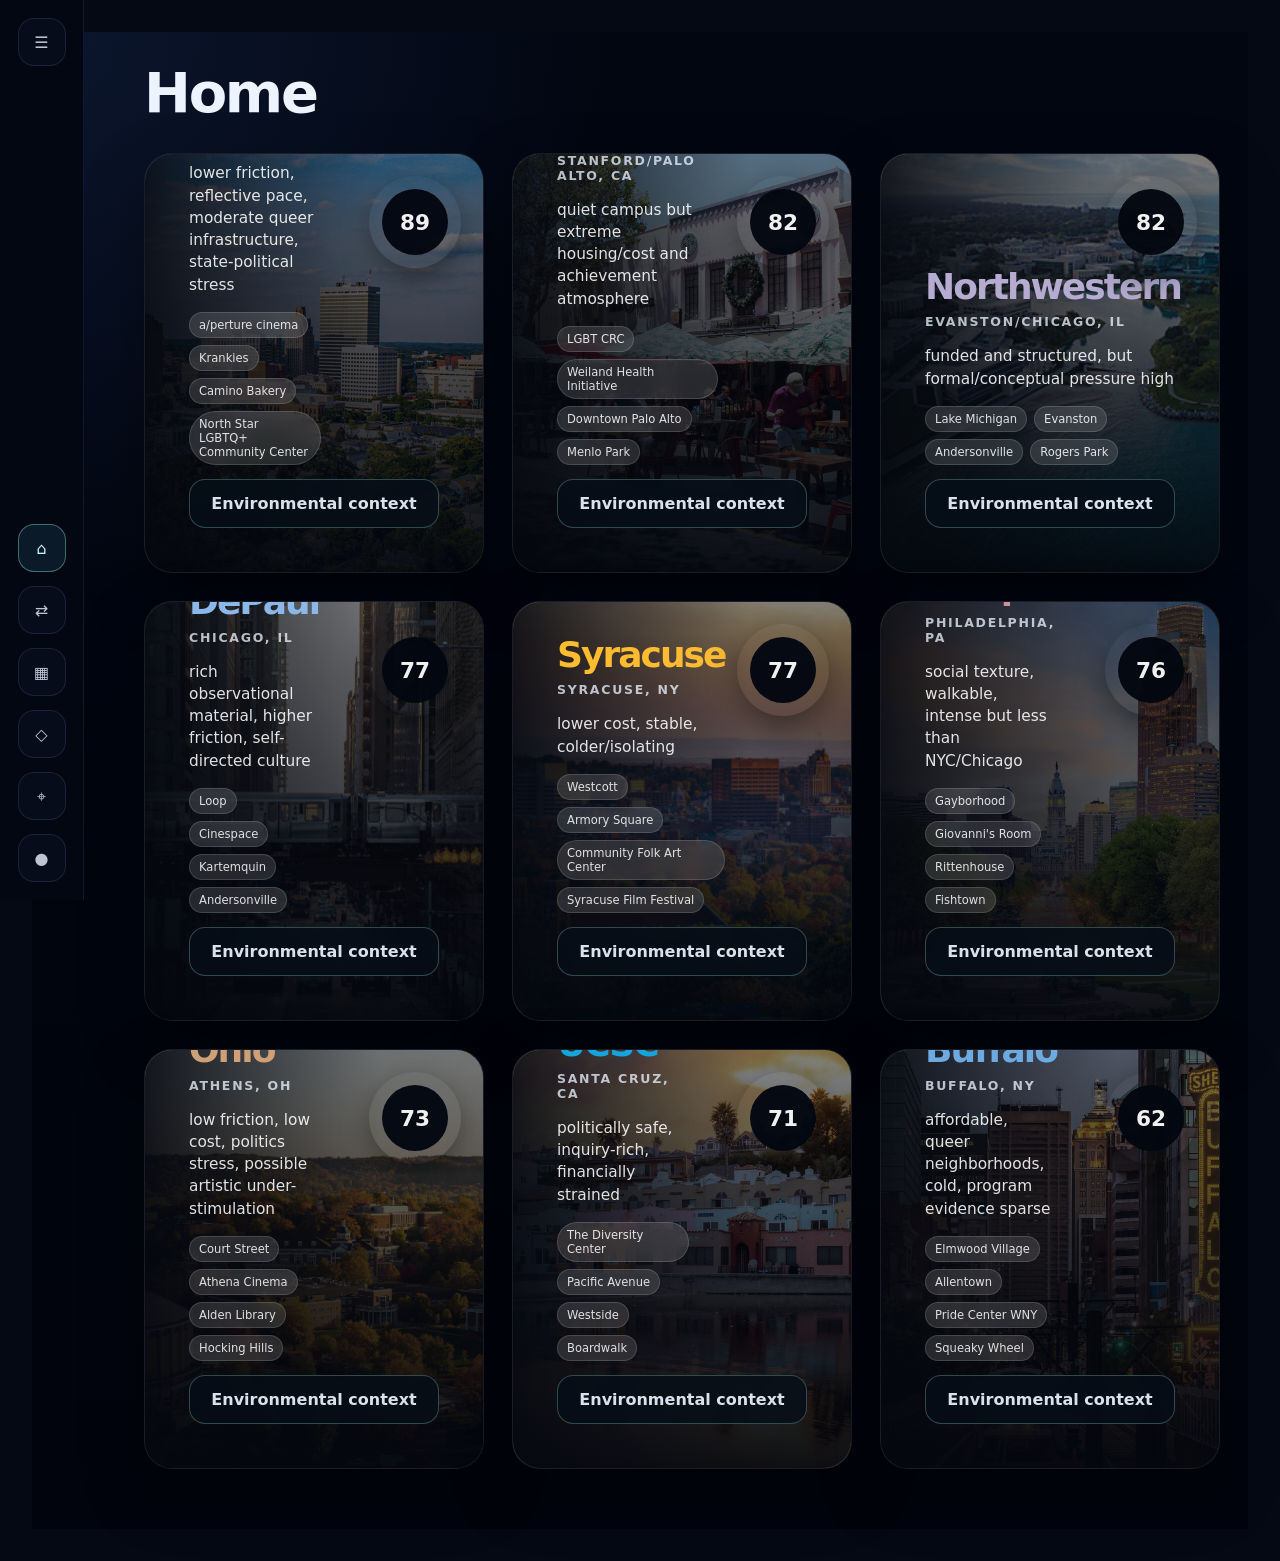
==== commit 4609adaa: "Load final fix stylesheet" ====
--- a/v2.html
+++ b/v2.html
@@ -10,6 +10,7 @@
   <link rel="stylesheet" href="assets/css/v2/components.css">
   <link rel="stylesheet" href="assets/css/v2/views.css?v=20260516-placechips">
   <link rel="stylesheet" href="assets/css/v2/repair.css?v=20260517-repair-rail-cards">
+  <link rel="stylesheet" href="assets/css/v2/final-fix.css?v=20260517-final-fixes">
 </head>
 <body>
   <noscript>ATLAS requires JavaScript.</noscript>
--- a/assets/css/v2/final-fix.css
+++ b/assets/css/v2/final-fix.css
@@ -0,0 +1,167 @@
+/* Final v2 overrides for current runtime regressions. Loaded last. */
+
+.v2-dashboard-content {
+  position: absolute !important;
+  inset: auto 22px 22px !important;
+  display: grid !important;
+  grid-template-rows: minmax(0, 1fr) auto !important;
+  gap: 14px !important;
+  width: calc(100% - 44px) !important;
+  max-width: calc(100% - 44px) !important;
+}
+
+.v2-dashboard-copy {
+  max-width: calc(100% - 118px) !important;
+  min-width: 0 !important;
+}
+
+.v2-dashboard-content h2 {
+  max-width: 100% !important;
+  overflow-wrap: normal !important;
+  word-break: normal !important;
+  hyphens: none !important;
+  font-size: clamp(1.75rem, 3.1vw, 2.25rem) !important;
+  line-height: 0.95 !important;
+}
+
+.v2-dashboard-chips {
+  max-width: 100% !important;
+}
+
+.v2-dashboard-chips span {
+  max-width: 100% !important;
+}
+
+.v2-dashboard-button {
+  align-self: end !important;
+  width: 100% !important;
+  text-align: center !important;
+}
+
+.v2-score-provenance {
+  display: grid !important;
+  gap: 22px !important;
+}
+
+.v2-score-provenance-header {
+  display: grid !important;
+  gap: 8px !important;
+}
+
+.v2-score-provenance-header h3 {
+  margin: 0 !important;
+  font-size: clamp(2rem, 4vw, 3rem) !important;
+  letter-spacing: -0.055em !important;
+  line-height: 0.98 !important;
+}
+
+.v2-score-provenance-header p {
+  margin: 0 !important;
+  max-width: 760px !important;
+  color: rgba(237,244,255,0.62) !important;
+  line-height: 1.6 !important;
+}
+
+.v2-provenance-grid {
+  display: grid !important;
+  grid-template-columns: repeat(auto-fit, minmax(250px, 1fr)) !important;
+  gap: 16px !important;
+}
+
+.v2-provenance-card {
+  display: grid !important;
+  gap: 12px !important;
+  min-width: 0 !important;
+  border: 1px solid rgba(255,255,255,0.065) !important;
+  border-radius: 22px !important;
+  background: radial-gradient(circle at top left, rgba(157,231,215,0.04), transparent 34%), linear-gradient(180deg, rgba(10,15,27,0.88), rgba(6,10,18,0.96)) !important;
+  padding: 18px !important;
+  box-shadow: inset 0 1px 0 rgba(255,255,255,0.025) !important;
+}
+
+.v2-provenance-card-topline {
+  display: flex !important;
+  align-items: center !important;
+  justify-content: space-between !important;
+  gap: 10px !important;
+}
+
+.v2-provenance-card-topline span,
+.v2-provenance-card-topline strong {
+  display: inline-flex !important;
+  align-items: center !important;
+  border: 1px solid rgba(255,255,255,0.075) !important;
+  border-radius: 999px !important;
+  background: rgba(255,255,255,0.035) !important;
+  padding: 4px 8px !important;
+  color: rgba(157,231,215,0.82) !important;
+  font-size: 0.68rem !important;
+  letter-spacing: 0.09em !important;
+  text-transform: uppercase !important;
+  line-height: 1 !important;
+}
+
+.v2-provenance-card h4 {
+  margin: 0 !important;
+  font-size: 1.03rem !important;
+  line-height: 1.25 !important;
+  letter-spacing: -0.02em !important;
+}
+
+.v2-provenance-card p {
+  margin: 0 !important;
+  color: rgba(237,244,255,0.7) !important;
+  line-height: 1.5 !important;
+  font-size: 0.92rem !important;
+}
+
+.v2-provenance-meta {
+  display: flex !important;
+  flex-wrap: wrap !important;
+  gap: 8px !important;
+}
+
+.v2-provenance-meta span {
+  border: 1px solid rgba(255,255,255,0.07) !important;
+  border-radius: 999px !important;
+  background: rgba(255,255,255,0.035) !important;
+  color: rgba(237,244,255,0.62) !important;
+  font-size: 0.68rem !important;
+  letter-spacing: 0.08em !important;
+  padding: 4px 8px !important;
+  text-transform: uppercase !important;
+}
+
+.v2-provenance-more {
+  padding-top: 10px !important;
+  border-top: 1px solid rgba(255,255,255,0.045) !important;
+}
+
+.v2-provenance-more summary {
+  cursor: pointer !important;
+  color: rgba(157,231,215,0.76) !important;
+  font-size: 0.7rem !important;
+  letter-spacing: 0.12em !important;
+  text-transform: uppercase !important;
+}
+
+.v2-provenance-more div {
+  display: grid !important;
+  gap: 10px !important;
+  margin-top: 12px !important;
+}
+
+@media (max-width: 760px) {
+  .v2-dashboard-copy {
+    max-width: 100% !important;
+    padding-right: 82px !important;
+  }
+
+  .v2-dashboard-content h2 {
+    font-size: clamp(1.95rem, 8vw, 2.7rem) !important;
+  }
+
+  .v2-provenance-grid {
+    grid-template-columns: 1fr !important;
+  }
+}
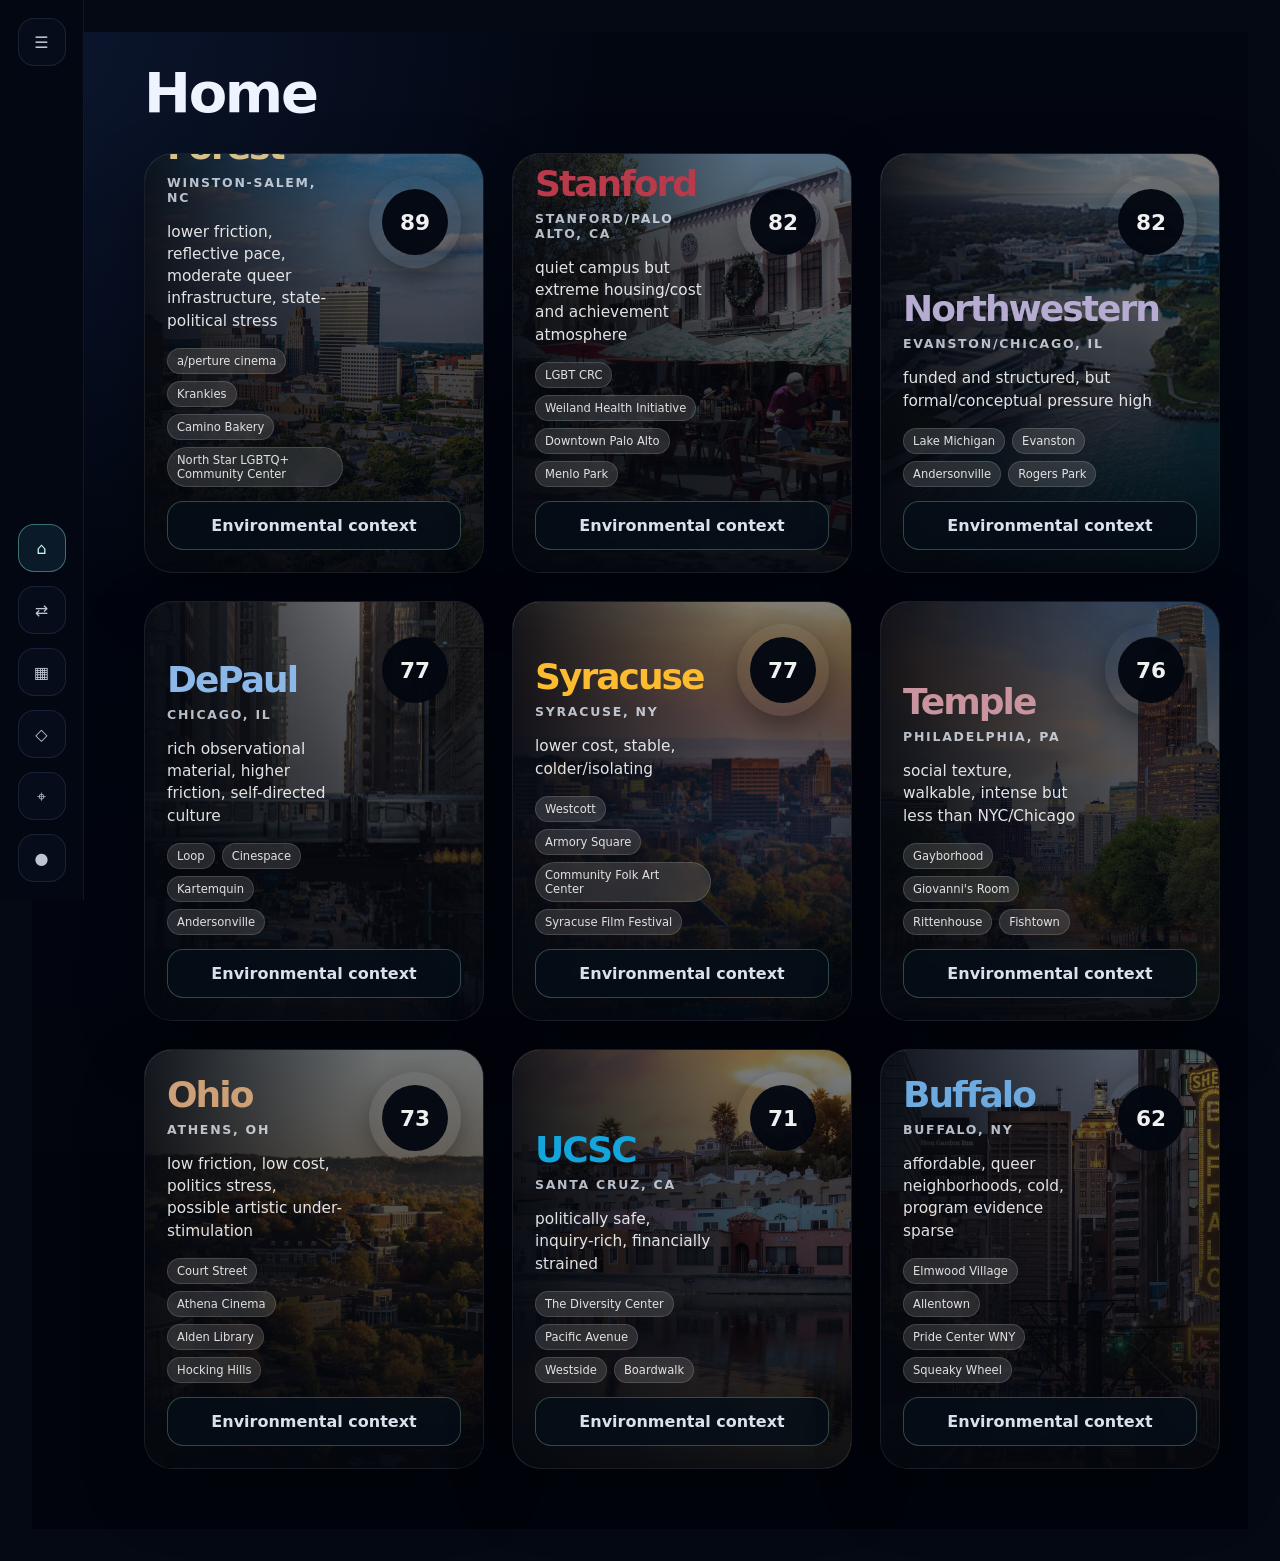
==== commit f822e50a: "Remove temporary repair stylesheets" ====
--- a/v2.html
+++ b/v2.html
@@ -8,9 +8,7 @@
   <link rel="stylesheet" href="assets/css/v2/base.css">
   <link rel="stylesheet" href="assets/css/v2/layout.css">
   <link rel="stylesheet" href="assets/css/v2/components.css">
-  <link rel="stylesheet" href="assets/css/v2/views.css?v=20260516-placechips">
-  <link rel="stylesheet" href="assets/css/v2/repair.css?v=20260517-repair-rail-cards">
-  <link rel="stylesheet" href="assets/css/v2/final-fix.css?v=20260517-final-fixes">
+  <link rel="stylesheet" href="assets/css/v2/views.css?v=20260517-cleanup">
 </head>
 <body>
   <noscript>ATLAS requires JavaScript.</noscript>
--- a/assets/css/v2/components.css
+++ b/assets/css/v2/components.css
@@ -1,7 +1,7 @@
 .v2-page-header {
   display: grid;
   gap: 18px;
-  margin-bottom: 26px;
+  margin-bottom: 28px;
 }
 .v2-page-header h1 {
   margin: 0;
@@ -69,6 +69,63 @@
 .v2-muted {
   color: rgba(237,244,255,0.58);
 }
+.v2-hero-card {
+  position: relative;
+  overflow: hidden;
+  min-height: 560px;
+  border: 1px solid rgba(255,255,255,0.075);
+  border-radius: 34px;
+  display: flex;
+  align-items: flex-end;
+  isolation: isolate;
+  background: rgba(7,11,20,0.96);
+  box-shadow: 0 30px 90px rgba(0,0,0,0.38), inset 0 1px 0 rgba(255,255,255,0.035);
+}
+.v2-hero-card > img {
+  position: absolute;
+  inset: 0;
+  width: 100%;
+  height: 100%;
+  object-fit: cover;
+  z-index: -3;
+  filter: saturate(0.9) brightness(0.68);
+}
+.v2-hero-card::before {
+  content: '';
+  position: absolute;
+  inset: 0;
+  z-index: -2;
+  background: linear-gradient(180deg, rgba(2,5,12,0.12), rgba(2,5,12,0.92)), linear-gradient(90deg, rgba(2,5,12,0.86), rgba(2,5,12,0.18) 62%);
+}
+.v2-hero-content {
+  width: 100%;
+  padding: 46px;
+  display: grid;
+  gap: 14px;
+}
+.v2-hero-content h2 {
+  margin: 0;
+  max-width: 760px;
+  color: var(--v2-school-accent, #e6d082);
+  font-size: clamp(4rem, 8vw, 6.4rem);
+  line-height: 0.88;
+  letter-spacing: -0.07em;
+}
+.v2-hero-place {
+  margin: 0;
+  color: rgba(237,244,255,0.76);
+  font-size: 0.9rem;
+  font-weight: 800;
+  letter-spacing: 0.16em;
+  text-transform: uppercase;
+}
+.v2-hero-read {
+  margin: 0;
+  max-width: 760px;
+  color: rgba(255,255,255,0.9);
+  font-size: 1.15rem;
+  line-height: 1.55;
+}
 .v2-dashboard-card {
   position: relative;
   min-height: 420px;
@@ -133,25 +190,29 @@
   color: rgba(255,255,255,0.94);
 }
 .v2-dashboard-content {
-  position: relative;
+  position: absolute;
+  inset: auto 22px 22px;
   z-index: 2;
-  display: flex;
-  flex-direction: column;
-  justify-content: space-between;
-  gap: 18px;
-  padding: 22px;
-  min-height: 100%;
+  display: grid;
+  grid-template-rows: minmax(0, 1fr) auto;
+  gap: 14px;
+  width: calc(100% - 44px);
+  max-width: calc(100% - 44px);
 }
 .v2-dashboard-copy {
   display: grid;
   gap: 10px;
-  margin-top: auto;
-  max-width: calc(100% - 110px);
+  min-width: 0;
+  max-width: calc(100% - 118px);
 }
 .v2-dashboard-content h2 {
   margin: 0;
+  max-width: 100%;
+  overflow-wrap: normal;
+  word-break: normal;
+  hyphens: none;
   color: var(--v2-school-accent, #e6d082);
-  font-size: clamp(1.8rem, 4vw, 2.45rem);
+  font-size: clamp(1.75rem, 3.1vw, 2.25rem);
   line-height: 0.95;
   letter-spacing: -0.055em;
 }
@@ -173,9 +234,11 @@
   display: flex;
   flex-wrap: wrap;
   gap: 7px;
+  max-width: 100%;
   margin-top: 6px;
 }
 .v2-dashboard-chips span {
+  max-width: 100%;
   border: 1px solid rgba(255,255,255,0.14);
   border-radius: 999px;
   background: rgba(255,255,255,0.13);
@@ -185,6 +248,7 @@
   backdrop-filter: blur(10px);
 }
 .v2-dashboard-button {
+  align-self: end;
   width: 100%;
   margin-top: auto;
   border: 1px solid rgba(157,231,215,0.28);
@@ -193,27 +257,159 @@
   color: rgba(237,244,255,0.92);
   padding: 14px 16px;
   font-weight: 700;
+  text-align: center;
   backdrop-filter: blur(10px);
+}
+.v2-score-stack {
+  display: grid;
+  gap: 22px;
+}
+.v2-score-card {
+  border: 1px solid rgba(255,255,255,0.065);
+  border-radius: 28px;
+  background: radial-gradient(circle at top left, rgba(157,231,215,0.055), transparent 34%), linear-gradient(180deg, rgba(15,22,36,0.92), rgba(7,11,20,0.97));
+  padding: 28px;
+  box-shadow: 0 24px 70px rgba(0,0,0,0.28), inset 0 1px 0 rgba(255,255,255,0.03);
+}
+.v2-score-card-header {
+  display: grid;
+  grid-template-columns: minmax(0,1fr) auto;
+  align-items: start;
+  gap: 28px;
+}
+.v2-score-kicker,
+.v2-section-kicker {
+  color: rgba(157,231,215,0.78);
+  font-size: 0.72rem;
+  letter-spacing: 0.13em;
+  text-transform: uppercase;
+}
+.v2-score-card h3 {
+  margin: 0;
+  font-size: clamp(1.55rem, 2.4vw, 2rem);
+  letter-spacing: -0.045em;
+}
+.v2-score-note {
+  margin: 14px 0 0;
+  max-width: 820px;
+  color: rgba(237,244,255,0.68);
+  line-height: 1.65;
+}
+.v2-score-radar {
+  display: grid;
+  grid-template-columns: auto minmax(130px, 1fr);
+  align-items: center;
+  gap: 14px;
+  min-width: 260px;
+}
+.v2-score-ring {
+  --v2-ring: 0%;
+  position: relative;
+  width: 88px;
+  height: 88px;
+  border-radius: 50%;
+  display: flex;
+  align-items: center;
+  justify-content: center;
+  background: conic-gradient(rgba(157,231,215,0.95) var(--v2-ring), rgba(255,255,255,0.08) 0);
+}
+.v2-score-ring::after {
+  content: '';
+  position: absolute;
+  inset: 9px;
+  border-radius: 50%;
+  background: rgba(6,10,18,0.98);
+}
+.v2-score-ring span {
+  position: relative;
+  z-index: 1;
+  font-weight: 850;
+  color: rgba(255,255,255,0.95);
+}
+.v2-score-radar-meta,
+.v2-subvariable-meta {
+  display: flex;
+  flex-wrap: wrap;
+  gap: 8px;
+}
+.v2-score-radar-meta span,
+.v2-subvariable-meta span {
+  border: 1px solid rgba(255,255,255,0.08);
+  border-radius: 999px;
+  background: rgba(255,255,255,0.04);
+  color: rgba(237,244,255,0.68);
+  padding: 5px 8px;
+  font-size: 0.68rem;
+  letter-spacing: 0.08em;
+  text-transform: uppercase;
+}
+.v2-subvariable-list {
+  display: grid;
+  grid-template-columns: repeat(auto-fit, minmax(220px, 1fr));
+  gap: 14px;
+  margin-top: 22px;
+}
+.v2-subvariable {
+  border: 1px solid rgba(255,255,255,0.065);
+  border-radius: 20px;
+  background: rgba(5,10,20,0.58);
+  padding: 16px;
+}
+.v2-subvariable h4 {
+  margin: 0;
+  min-height: 0;
+  font-size: 1rem;
+  line-height: 1.25;
+}
+.v2-subvariable-evidence-preview,
+.v2-subvariable p {
+  margin: 0;
+  color: rgba(237,244,255,0.72);
+  line-height: 1.5;
+}
+.v2-mini-meter {
+  height: 3px;
+  border-radius: 999px;
+  background: rgba(255,255,255,0.06);
+  overflow: hidden;
+}
+.v2-mini-meter span {
+  display: block;
+  height: 100%;
+  width: var(--v2-meter);
+  background: linear-gradient(90deg, rgba(157,231,215,0.35), rgba(157,231,215,0.9));
+}
+@media (max-width: 760px) {
+  .v2-hero-card {
+    min-height: 420px;
+  }
+  .v2-hero-content {
+    padding: 26px;
+  }
+  .v2-hero-content h2 {
+    font-size: clamp(3rem, 12vw, 4.3rem);
+  }
+  .v2-dashboard-copy {
+    max-width: 100%;
+    padding-right: 82px;
+  }
+  .v2-dashboard-content h2 {
+    font-size: clamp(1.95rem, 8vw, 2.7rem);
+  }
+  .v2-score-card-header,
+  .v2-score-radar {
+    grid-template-columns: 1fr;
+  }
 }
 @media (max-width: 700px) {
   .v2-dashboard-card {
     min-height: 380px;
     border-radius: 22px;
   }
-
-  .v2-dashboard-content {
-    padding: 18px;
-  }
-
-  .v2-dashboard-copy {
-    max-width: 100%;
-  }
-
   .v2-dashboard-score {
     top: 16px;
     right: 16px;
   }
-
   .v2-dashboard-ring {
     width: 74px;
     height: 74px;
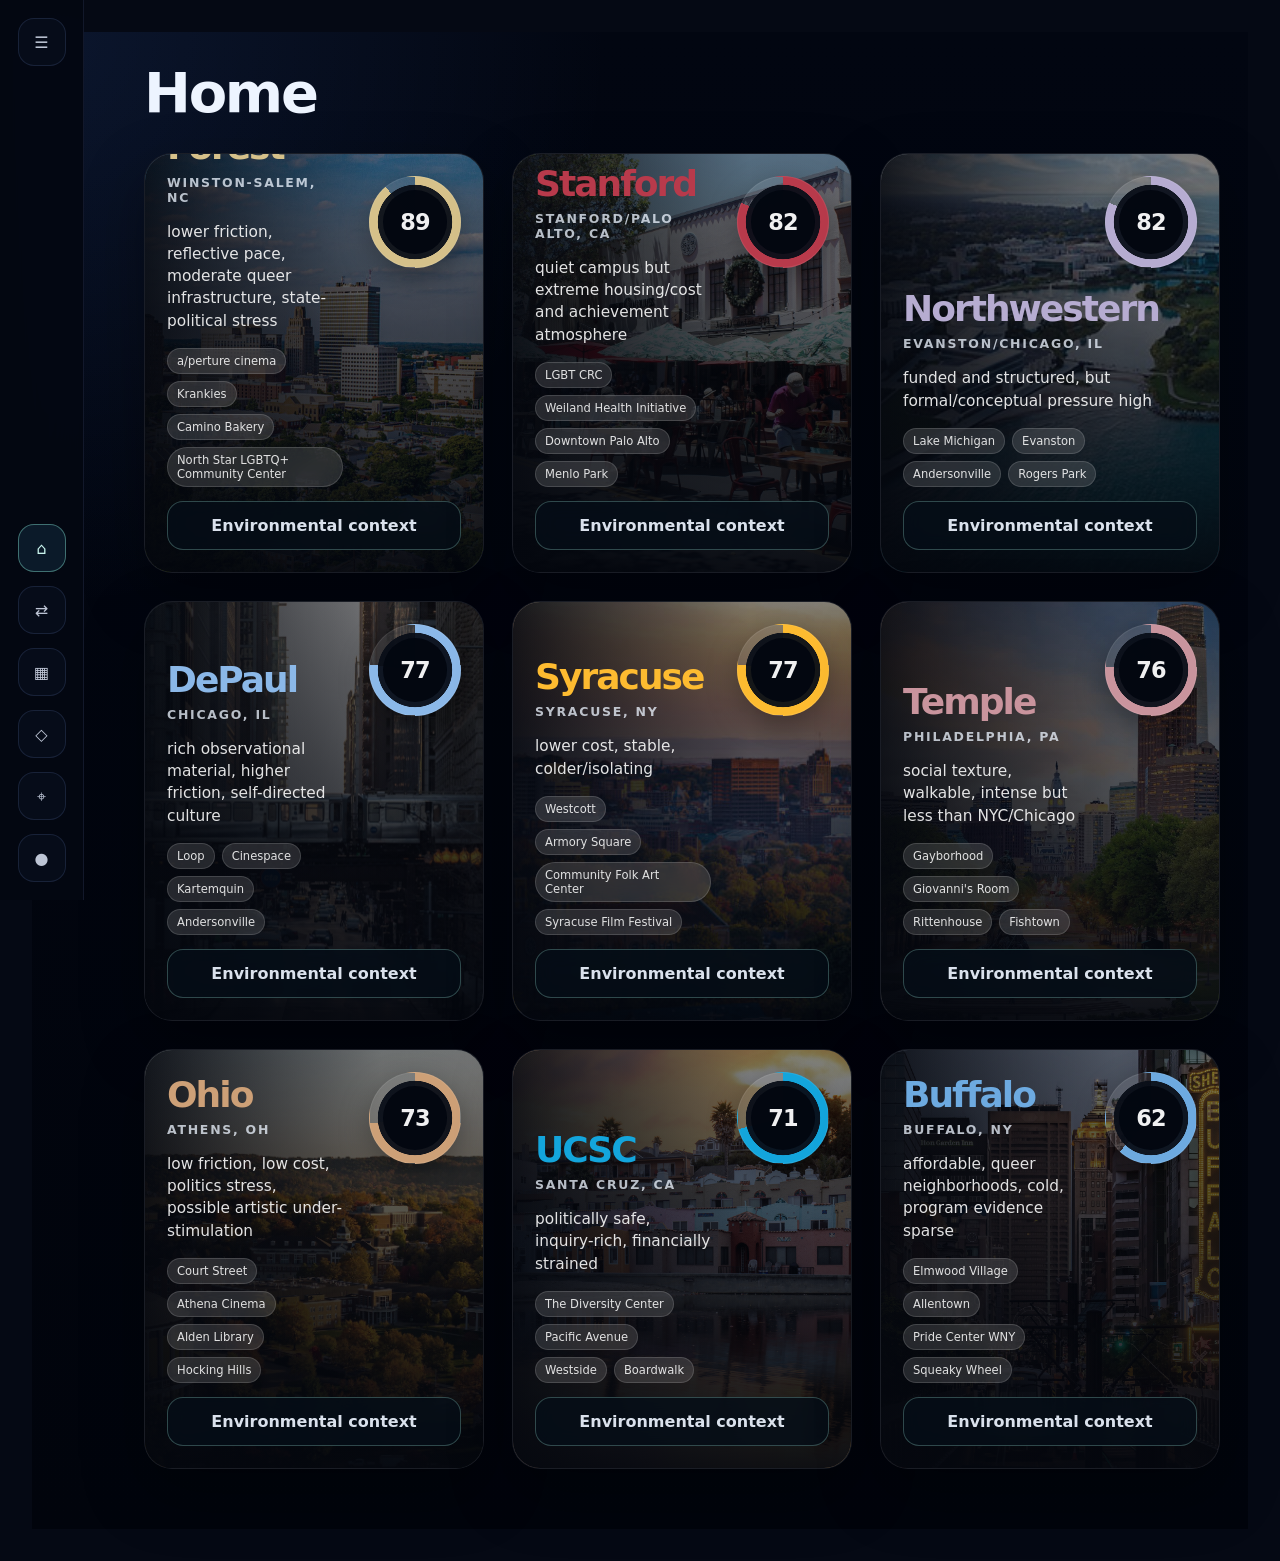
==== commit 4dfe921f: "Load restored view systems stylesheet" ====
--- a/v2.html
+++ b/v2.html
@@ -9,6 +9,7 @@
   <link rel="stylesheet" href="assets/css/v2/layout.css">
   <link rel="stylesheet" href="assets/css/v2/components.css">
   <link rel="stylesheet" href="assets/css/v2/views.css?v=20260517-cleanup">
+  <link rel="stylesheet" href="assets/css/v2/view-systems.css?v=20260518-restore">
 </head>
 <body>
   <noscript>ATLAS requires JavaScript.</noscript>
--- a/assets/css/v2/views.css
+++ b/assets/css/v2/views.css
@@ -19,289 +19,351 @@
   padding: 28px;
 }
 
-.v2-production-card h3,
-.v2-place-card-group h3 {
-  margin: 0 0 18px;
-  font-size: clamp(1.25rem, 2vw, 1.55rem);
-  letter-spacing: -0.035em;
-}
-
-.v2-production-two-up {
-  display: grid;
-  grid-template-columns: minmax(0, 1fr) minmax(0, 1fr);
+.v2-research-view {
+  display: grid;
+  gap: 36px;
+}
+
+.v2-research-intel-summary {
+  position: relative;
+  overflow: hidden;
+  padding: 40px;
+  border-radius: 34px;
+  border: 1px solid rgba(255,255,255,0.07);
+  background:
+    radial-gradient(circle at top left, rgba(157,231,215,0.08), transparent 36%),
+    linear-gradient(180deg, rgba(14,20,34,0.97), rgba(7,10,18,0.99));
+  box-shadow:
+    0 30px 90px rgba(0,0,0,0.42),
+    inset 0 1px 0 rgba(255,255,255,0.04);
+}
+
+.v2-research-intel-summary::after {
+  content: '';
+  position: absolute;
+  inset: 0;
+  background:
+    linear-gradient(90deg, transparent, rgba(255,255,255,0.02), transparent);
+  pointer-events: none;
+}
+
+.v2-research-intel-summary h2 {
+  margin: 10px 0 18px;
+  max-width: 900px;
+  font-size: clamp(2.2rem, 4vw, 3.8rem);
+  line-height: 0.98;
+  letter-spacing: -0.07em;
+}
+
+.v2-research-intel-summary p:last-child {
+  max-width: 980px;
+  margin: 0;
+  color: rgba(237,244,255,0.72);
+  font-size: 1.06rem;
+  line-height: 1.8;
+}
+
+.v2-research-board-grid {
+  display: grid;
+  grid-template-columns: repeat(2, minmax(0, 1fr));
+  gap: 22px;
+}
+
+.v2-research-source-board,
+.v2-research-tension-board,
+.v2-research-relationship-board,
+.v2-research-testimony-board {
+  display: grid;
   gap: 24px;
-}
-
-.v2-production-grid {
-  display: grid;
-  grid-template-columns: repeat(4, minmax(0, 1fr));
-  gap: 18px;
-  align-items: start;
-}
-
-.v2-source-trace-card {
-  padding: 24px;
-}
-
-.v2-trace-grid {
-  display: grid;
-  grid-template-columns: repeat(4, minmax(0, 1fr));
-  gap: 18px;
-}
-
-.v2-trace-column {
-  min-height: 130px;
+  padding: 30px;
+  border-radius: 30px;
   border: 1px solid rgba(255,255,255,0.055);
-  border-radius: 20px;
-  background: rgba(8,13,24,0.58);
+  background:
+    radial-gradient(circle at top left, rgba(157,231,215,0.04), transparent 34%),
+    linear-gradient(180deg, rgba(13,18,30,0.96), rgba(8,12,20,0.99));
+  box-shadow:
+    0 20px 60px rgba(0,0,0,0.34),
+    inset 0 1px 0 rgba(255,255,255,0.03);
+}
+
+.v2-research-board-head {
+  display: grid;
+  gap: 6px;
+}
+
+.v2-research-board-head h3 {
+  margin: 0;
+  font-size: 1.8rem;
+  letter-spacing: -0.05em;
+}
+
+.v2-research-board-head p:last-child {
+  margin: 0;
+  color: rgba(237,244,255,0.62);
+  line-height: 1.7;
+}
+
+.v2-research-trace-grid,
+.v2-research-tension-grid,
+.v2-research-relationship-grid,
+.v2-research-testimony-list {
+  display: grid;
+  gap: 16px;
+}
+
+.v2-research-trace-column,
+.v2-research-tension-grid article,
+.v2-research-relationship-grid article,
+.v2-research-testimony-list article {
+  display: grid;
+  gap: 12px;
   padding: 18px;
-}
-
-.v2-trace-column > span {
-  display: block;
-  margin-bottom: 12px;
-  color: rgba(237,244,255,0.66);
-  font-size: 0.82rem;
-  letter-spacing: 0.04em;
-  text-transform: lowercase;
-}
-
-.v2-trace-pills {
-  display: flex;
-  flex-wrap: wrap;
-  gap: 8px;
-}
-
-.v2-trace-pills p {
-  margin: 0;
-  border: 1px solid rgba(255,255,255,0.095);
-  border-radius: 999px;
-  background: rgba(255,255,255,0.07);
-  color: rgba(237,244,255,0.86);
-  padding: 7px 10px;
-  font-size: 0.86rem;
-  line-height: 1.25;
-}
-
-.v2-empty-note {
-  opacity: 0.56;
-}
-
-.v2-inline-school-picker {
-  margin-top: 12px;
-}
-
-.v2-research-view .v2-hero-card,
-.v2-environment-view .v2-hero-card {
-  min-height: 520px;
-}
-
-.v2-research-view .v2-score-stack,
-.v2-environment-view .v2-score-stack {
-  gap: 24px;
-}
-
-.v2-research-view .v2-section-group,
-.v2-environment-view .v2-section-group {
-  padding: 0;
-  border-top: 0;
-}
-
-.v2-research-view .v2-section-group + .v2-section-group,
-.v2-environment-view .v2-section-group + .v2-section-group {
-  padding-top: 18px;
-  border-top: 1px solid rgba(255,255,255,0.05);
-}
-
-.v2-research-view .v2-field-note {
-  padding-left: 16px;
-  border-left: 1px solid rgba(157,231,215,0.16);
-}
-
-.v2-research-view .v2-field-note strong {
-  font-size: 1rem;
-}
-
-.v2-research-view .v2-section-group h3,
-.v2-environment-view .v2-section-group h3 {
-  font-size: clamp(1.55rem, 2.5vw, 2.1rem);
-}
-
-.v2-environment-view .v2-section-group::before {
-  content: '';
-  display: block;
-  width: 120px;
-  height: 1px;
-  margin-bottom: 14px;
-  background: linear-gradient(90deg, rgba(157,231,215,0.45), transparent);
-}
-
-.v2-environment-view .v2-field-note strong {
-  font-size: 1.12rem;
-}
-
-.v2-place-card-group {
-  display: grid;
-  gap: 18px;
-  min-width: 0;
-}
-
-.v2-place-card-group .v2-section-kicker {
-  color: rgba(157,231,215,0.78);
+  border-radius: 22px;
+  border: 1px solid rgba(255,255,255,0.06);
+  background: rgba(255,255,255,0.025);
+}
+
+.v2-research-trace-column > span,
+.v2-research-tension-grid article > span,
+.v2-research-testimony-list article > span {
+  color: rgba(157,231,215,0.86);
   font-size: 0.72rem;
-  letter-spacing: 0.12em;
+  letter-spacing: 0.16em;
   text-transform: uppercase;
 }
 
-.v2-place-card-grid {
-  display: grid;
-  grid-template-columns: 1fr;
-  gap: 10px;
-}
-
-.v2-place-card {
-  overflow: hidden;
-  min-width: 0;
-  border: 1px solid rgba(255,255,255,0.075);
-  border-radius: 18px;
-  background: rgba(8,13,24,0.68);
-  box-shadow: inset 0 1px 0 rgba(255,255,255,0.025);
-}
-
-.v2-place-card--static,
-.v2-place-card summary {
-  display: flex;
-  align-items: center;
+.v2-research-trace-column p,
+.v2-research-tension-grid p,
+.v2-research-relationship-grid p,
+.v2-research-testimony-list p {
+  margin: 0;
+  color: rgba(237,244,255,0.7);
+  line-height: 1.7;
+}
+
+.v2-research-relationship-grid article div {
+  display: flex;
+  align-items: baseline;
   justify-content: space-between;
   gap: 14px;
-  min-height: 64px;
-  padding: 14px 16px;
-}
-
-.v2-place-card summary {
-  cursor: pointer;
-  list-style: none;
-}
-
-.v2-place-card summary::-webkit-details-marker {
-  display: none;
-}
-
-.v2-place-card-main {
-  min-width: 0;
-  display: grid;
-  gap: 6px;
-}
-
-.v2-place-card-main strong {
-  min-width: 0;
-  color: rgba(237,244,255,0.94);
-  font-size: 0.98rem;
-  line-height: 1.18;
-  overflow-wrap: anywhere;
-  hyphens: auto;
-}
-
-.v2-place-card-meta {
-  display: flex;
+}
+
+.v2-research-relationship-grid h4,
+.v2-research-tension-grid h4,
+.v2-research-testimony-list h4 {
+  margin: 0;
+  font-size: 1rem;
+  letter-spacing: -0.03em;
+}
+
+.v2-research-relationship-grid span {
+  color: rgba(157,231,215,0.82);
+  font-size: 0.78rem;
+  text-transform: uppercase;
+  letter-spacing: 0.12em;
+}
+
+.v2-research-dossier-stack {
+  display: grid;
+  gap: 30px;
+}
+
+.v2-research-dossier-section {
+  display: grid;
+  gap: 26px;
+  padding: 34px;
+  border-radius: 34px;
+  border: 1px solid rgba(255,255,255,0.06);
+  background:
+    radial-gradient(circle at top left, rgba(157,231,215,0.05), transparent 32%),
+    linear-gradient(180deg, rgba(12,18,30,0.97), rgba(7,10,18,0.99));
+  box-shadow:
+    0 30px 80px rgba(0,0,0,0.38),
+    inset 0 1px 0 rgba(255,255,255,0.035);
+}
+
+.v2-research-section-head {
+  display: flex;
+  align-items: flex-start;
+  justify-content: space-between;
+  gap: 28px;
+}
+
+.v2-research-section-head h3 {
+  margin: 8px 0 14px;
+  font-size: clamp(2rem, 3vw, 3rem);
+  letter-spacing: -0.06em;
+}
+
+.v2-research-section-head p:last-child {
+  max-width: 920px;
+  margin: 0;
+  color: rgba(237,244,255,0.64);
+  line-height: 1.8;
+}
+
+.v2-research-section-head strong {
+  font-size: clamp(2.4rem, 4vw, 4.2rem);
+  line-height: 1;
+  letter-spacing: -0.08em;
+  color: rgba(255,255,255,0.94);
+}
+
+.v2-research-signal-grid {
+  display: grid;
+  grid-template-columns: repeat(2, minmax(0, 1fr));
+  gap: 20px;
+}
+
+.v2-research-signal-card {
+  position: relative;
+  overflow: hidden;
+  display: grid;
+  gap: 18px;
+  padding: 24px;
+  border-radius: 26px;
+  border: 1px solid rgba(255,255,255,0.065);
+  background:
+    linear-gradient(180deg, rgba(255,255,255,0.03), rgba(255,255,255,0.015));
+}
+
+.v2-research-signal-card::before {
+  content: '';
+  position: absolute;
+  left: 0;
+  top: 0;
+  width: 100%;
+  height: 2px;
+  background: rgba(157,231,215,0.65);
+  opacity: 0.45;
+}
+
+.v2-research-signal-card[data-status='corroborated']::before {
+  opacity: 1;
+}
+
+.v2-research-signal-card[data-status='working read']::before {
+  opacity: 0.32;
+}
+
+.v2-research-signal-head {
+  display: flex;
+  align-items: flex-start;
+  justify-content: space-between;
+  gap: 16px;
+}
+
+.v2-research-status {
+  color: rgba(157,231,215,0.85);
+  font-size: 0.7rem;
+  letter-spacing: 0.16em;
+  text-transform: uppercase;
+}
+
+.v2-research-signal-head h4 {
+  margin: 8px 0 0;
+  font-size: 1.3rem;
+  letter-spacing: -0.05em;
+}
+
+.v2-research-score {
+  font-size: 2.5rem;
+  line-height: 0.9;
+  letter-spacing: -0.08em;
+}
+
+.v2-research-signal-card p {
+  margin: 0;
+  color: rgba(237,244,255,0.72);
+  line-height: 1.8;
+}
+
+.v2-research-card-footer {
+  display: flex;
+  align-items: center;
+  gap: 10px;
   flex-wrap: wrap;
-  gap: 6px;
-}
-
-.v2-place-card-meta span {
-  border: 1px solid rgba(157,231,215,0.14);
+}
+
+.v2-research-confidence,
+.v2-research-pending {
+  padding: 7px 10px;
   border-radius: 999px;
-  color: rgba(157,231,215,0.78);
-  background: rgba(157,231,215,0.055);
-  padding: 4px 8px;
-  font-size: 0.68rem;
+  border: 1px solid rgba(255,255,255,0.07);
+  background: rgba(255,255,255,0.03);
+  color: rgba(237,244,255,0.62);
+  font-size: 0.72rem;
   letter-spacing: 0.08em;
   text-transform: uppercase;
 }
 
-.v2-place-card-affordance {
-  flex: 0 0 auto;
-  border: 1px solid rgba(255,255,255,0.09);
+.v2-research-chip-row {
+  display: flex;
+  flex-wrap: wrap;
+  gap: 10px;
+}
+
+.v2-research-chip {
+  padding: 9px 12px;
   border-radius: 999px;
-  color: rgba(237,244,255,0.66);
-  padding: 5px 9px;
-  font-size: 0.72rem;
-}
-
-.v2-place-card[open] .v2-place-card-affordance {
-  color: rgba(157,231,215,0.92);
-  border-color: rgba(157,231,215,0.26);
-}
-
-.v2-place-card-details {
-  display: grid;
-  gap: 12px;
-  border-top: 1px solid rgba(255,255,255,0.06);
-  padding: 14px 16px 16px;
-}
-
-.v2-place-card-details img {
-  width: 100%;
-  aspect-ratio: 16 / 9;
-  object-fit: cover;
-  border-radius: 14px;
-}
-
-.v2-place-card-details p {
-  margin: 0;
-  color: rgba(237,244,255,0.72);
-  font-size: 0.92rem;
-  line-height: 1.48;
-}
-
-.v2-place-card-details p span {
-  display: block;
-  margin-bottom: 4px;
-  color: rgba(157,231,215,0.75);
-  font-size: 0.68rem;
-  letter-spacing: 0.09em;
-  text-transform: uppercase;
-}
-
-.v2-place-card-tags,
-.v2-place-card-links {
-  display: flex;
-  flex-wrap: wrap;
-  gap: 8px;
-}
-
-.v2-place-card-tags span,
-.v2-place-card-links a {
-  border: 1px solid rgba(255,255,255,0.09);
-  border-radius: 999px;
-  color: rgba(237,244,255,0.7);
-  padding: 6px 9px;
-  font-size: 0.78rem;
-  text-decoration: none;
-}
-
-.v2-place-card-links a {
-  border-color: rgba(157,231,215,0.24);
-  color: rgba(157,231,215,0.92);
+  border: 1px solid rgba(255,255,255,0.07);
+  background: rgba(255,255,255,0.03);
+  color: rgba(237,244,255,0.76);
+  font-size: 0.8rem;
+  line-height: 1.2;
+}
+
+.v2-research-chip--empty {
+  opacity: 0.55;
+}
+
+.v2-empty-note {
+  margin: 0;
+  color: rgba(237,244,255,0.45);
+  line-height: 1.6;
+}
+
+.v2-dashboard-ring {
+  width: 92px;
+  height: 92px;
+  border-radius: 50%;
+  display: grid;
+  place-items: center;
+  background:
+    radial-gradient(circle at center, rgba(9,14,24,0.95) 58%, transparent 59%),
+    conic-gradient(var(--v2-school-accent) var(--v2-ring-deg), rgba(255,255,255,0.09) 0deg);
+  border: 1px solid rgba(255,255,255,0.08);
+  box-shadow: 0 10px 30px rgba(0,0,0,0.35);
+}
+
+.v2-dashboard-ring span {
+  font-size: 1.4rem;
+  font-weight: 700;
+  letter-spacing: -0.04em;
 }
 
 @media (max-width: 1100px) {
-  .v2-production-two-up,
-  .v2-trace-grid,
-  .v2-production-grid {
-    grid-template-columns: repeat(2, minmax(0, 1fr));
-  }
-}
-
-@media (max-width: 700px) {
-  .v2-production-two-up,
-  .v2-trace-grid,
-  .v2-production-grid {
+  .v2-research-board-grid,
+  .v2-research-signal-grid {
     grid-template-columns: 1fr;
   }
 
-  .v2-research-view .v2-hero-card,
-  .v2-environment-view .v2-hero-card {
-    min-height: 420px;
+  .v2-research-section-head {
+    flex-direction: column;
   }
 }
+
+@media (max-width: 700px) {
+  .v2-research-intel-summary,
+  .v2-research-source-board,
+  .v2-research-tension-board,
+  .v2-research-relationship-board,
+  .v2-research-testimony-board,
+  .v2-research-dossier-section {
+    padding: 22px;
+  }
+
+  .v2-research-intel-summary h2 {
+    font-size: 2.2rem;
+  }
+}
--- a/assets/css/v2/view-systems.css
+++ b/assets/css/v2/view-systems.css
@@ -0,0 +1,770 @@
+/* ATLAS V2 view systems: restores non-research visual grammar after renderer containment. */
+
+.v2-programs-view,
+.v2-curriculum-view,
+.v2-practice-view,
+.v2-environment-view {
+  display: grid;
+  gap: 32px;
+}
+
+.v2-production-view {
+  display: grid;
+  gap: 32px;
+}
+
+.v2-production-stack {
+  display: grid;
+  gap: 24px;
+}
+
+.v2-production-grid {
+  display: grid;
+  grid-template-columns: repeat(4, minmax(0, 1fr));
+  gap: 18px;
+  align-items: start;
+}
+
+.v2-production-card,
+.v2-place-card-group,
+.v2-score-card,
+.v2-curriculum-thesis,
+.v2-curriculum-hidden,
+.v2-practice-lede,
+.v2-practice-trajectory,
+.v2-environment-lede {
+  border: 1px solid rgba(255,255,255,0.06);
+  border-radius: 30px;
+  background:
+    radial-gradient(circle at top left, rgba(157,231,215,0.055), transparent 34%),
+    linear-gradient(180deg, rgba(15,22,36,0.94), rgba(7,11,20,0.985));
+  box-shadow: 0 28px 76px rgba(0,0,0,0.36), inset 0 1px 0 rgba(255,255,255,0.035);
+  padding: 30px;
+}
+
+.v2-section-kicker,
+.v2-score-kicker,
+.v2-place-card-group .v2-section-kicker {
+  color: rgba(157,231,215,0.82);
+  font-size: 0.72rem;
+  font-weight: 700;
+  letter-spacing: 0.16em;
+  text-transform: uppercase;
+}
+
+/* Programs / score architecture */
+.v2-score-stack {
+  display: grid;
+  gap: 26px;
+}
+
+.v2-score-card {
+  display: grid;
+  gap: 24px;
+}
+
+.v2-score-card-header {
+  display: grid;
+  grid-template-columns: minmax(0, 1fr) auto;
+  align-items: start;
+  gap: 32px;
+}
+
+.v2-score-card-heading h3 {
+  margin: 8px 0 12px;
+  font-size: clamp(1.8rem, 3vw, 2.5rem);
+  line-height: 1;
+  letter-spacing: -0.055em;
+}
+
+.v2-score-note {
+  max-width: 820px;
+  margin: 0;
+  color: rgba(237,244,255,0.66);
+  font-size: 1rem;
+  line-height: 1.72;
+}
+
+.v2-score-radar {
+  display: grid;
+  grid-template-columns: auto minmax(160px, 1fr);
+  gap: 16px;
+  align-items: center;
+  min-width: 270px;
+}
+
+.v2-score-ring {
+  --v2-ring: 0%;
+  width: 96px;
+  height: 96px;
+  border-radius: 50%;
+  display: grid;
+  place-items: center;
+  background:
+    radial-gradient(circle at center, rgba(7,11,20,0.98) 58%, transparent 59%),
+    conic-gradient(rgba(157,231,215,0.95) var(--v2-ring), rgba(255,255,255,0.09) 0);
+  border: 1px solid rgba(255,255,255,0.08);
+}
+
+.v2-score-ring span {
+  font-weight: 800;
+  font-size: 1.18rem;
+  letter-spacing: -0.05em;
+}
+
+.v2-score-radar-meta,
+.v2-subvariable-meta {
+  display: flex;
+  flex-wrap: wrap;
+  gap: 8px;
+}
+
+.v2-score-radar-meta span,
+.v2-subvariable-meta span {
+  padding: 6px 9px;
+  border: 1px solid rgba(255,255,255,0.075);
+  border-radius: 999px;
+  background: rgba(255,255,255,0.035);
+  color: rgba(237,244,255,0.62);
+  font-size: 0.72rem;
+  letter-spacing: 0.08em;
+  text-transform: uppercase;
+}
+
+.v2-subvariable-list {
+  display: grid;
+  grid-template-columns: repeat(auto-fit, minmax(240px, 1fr));
+  gap: 16px;
+}
+
+.v2-subvariable {
+  display: grid;
+  gap: 14px;
+  padding: 18px;
+  border-radius: 22px;
+  border: 1px solid rgba(255,255,255,0.06);
+  background: rgba(255,255,255,0.026);
+}
+
+.v2-subvariable h4 {
+  margin: 0;
+  font-size: 1.06rem;
+  line-height: 1.25;
+  letter-spacing: -0.025em;
+}
+
+.v2-subvariable-copy {
+  display: grid;
+  gap: 10px;
+}
+
+.v2-subvariable-evidence-preview {
+  margin: 0;
+  color: rgba(237,244,255,0.68);
+  line-height: 1.56;
+}
+
+.v2-mini-meter {
+  overflow: hidden;
+  height: 3px;
+  border-radius: 999px;
+  background: rgba(255,255,255,0.06);
+}
+
+.v2-mini-meter span {
+  display: block;
+  width: var(--v2-meter);
+  height: 100%;
+  border-radius: inherit;
+  background: linear-gradient(90deg, rgba(157,231,215,0.35), rgba(157,231,215,0.92));
+}
+
+.v2-evidence-block,
+.v2-field-notes {
+  border-top: 1px solid rgba(255,255,255,0.06);
+  padding-top: 12px;
+}
+
+.v2-evidence-block summary,
+.v2-field-notes summary {
+  cursor: pointer;
+  color: rgba(157,231,215,0.82);
+  font-size: 0.78rem;
+  letter-spacing: 0.12em;
+  text-transform: uppercase;
+}
+
+.v2-evidence-block ul,
+.v2-field-notes ul {
+  margin: 12px 0 0;
+  padding-left: 18px;
+  color: rgba(237,244,255,0.7);
+  line-height: 1.55;
+}
+
+/* Curriculum */
+.v2-curriculum-thesis {
+  display: grid;
+  gap: 26px;
+}
+
+.v2-curriculum-thesis-copy h2,
+.v2-practice-lede h2,
+.v2-environment-lede h2 {
+  margin: 8px 0 14px;
+  max-width: 960px;
+  font-size: clamp(2rem, 4vw, 3.4rem);
+  line-height: 1;
+  letter-spacing: -0.065em;
+}
+
+.v2-curriculum-thesis-copy p:last-child,
+.v2-practice-lede p:last-child,
+.v2-environment-lede p:last-child {
+  max-width: 980px;
+  margin: 0;
+  color: rgba(237,244,255,0.68);
+  line-height: 1.8;
+}
+
+.v2-curriculum-profile {
+  display: grid;
+  grid-template-columns: repeat(4, minmax(0, 1fr));
+  gap: 16px;
+}
+
+.v2-curriculum-meter {
+  display: grid;
+  gap: 10px;
+  padding: 18px;
+  border-radius: 20px;
+  border: 1px solid rgba(255,255,255,0.06);
+  background: rgba(255,255,255,0.026);
+}
+
+.v2-curriculum-meter span {
+  color: rgba(237,244,255,0.58);
+  font-size: 0.72rem;
+  letter-spacing: 0.13em;
+  text-transform: uppercase;
+}
+
+.v2-curriculum-meter div {
+  overflow: hidden;
+  height: 7px;
+  border-radius: 999px;
+  background: rgba(255,255,255,0.06);
+}
+
+.v2-curriculum-meter i {
+  display: block;
+  height: 100%;
+  border-radius: inherit;
+  background: linear-gradient(90deg, rgba(157,231,215,0.95), rgba(157,231,215,0.35));
+}
+
+.v2-curriculum-meter strong {
+  font-size: 1.85rem;
+  letter-spacing: -0.06em;
+}
+
+.v2-curriculum-timeline {
+  display: grid;
+  gap: 24px;
+}
+
+.v2-curriculum-phase {
+  display: grid;
+  grid-template-columns: 56px minmax(0, 1fr);
+  gap: 20px;
+}
+
+.v2-curriculum-index {
+  padding-top: 22px;
+  color: rgba(157,231,215,0.7);
+  font-size: 0.78rem;
+  letter-spacing: 0.18em;
+}
+
+.v2-curriculum-phase-main {
+  display: grid;
+  gap: 20px;
+  padding: 26px;
+  border: 1px solid rgba(255,255,255,0.055);
+  border-radius: 28px;
+  background: linear-gradient(180deg, rgba(13,19,32,0.94), rgba(8,12,21,0.98));
+}
+
+.v2-curriculum-phase-header {
+  display: flex;
+  justify-content: space-between;
+  gap: 24px;
+  align-items: flex-start;
+}
+
+.v2-curriculum-phase-header h3 {
+  margin: 7px 0 0;
+  font-size: clamp(1.65rem, 2.7vw, 2.45rem);
+  letter-spacing: -0.055em;
+}
+
+.v2-curriculum-phase-metrics {
+  display: flex;
+  flex-wrap: wrap;
+  justify-content: flex-end;
+  gap: 10px;
+}
+
+.v2-curriculum-metric-chip {
+  position: relative;
+  overflow: hidden;
+  display: grid;
+  gap: 4px;
+  min-width: 104px;
+  padding: 11px 13px;
+  border-radius: 16px;
+  border: 1px solid rgba(255,255,255,0.075);
+  background: rgba(255,255,255,0.035);
+}
+
+.v2-curriculum-metric-chip em {
+  font-style: normal;
+  color: rgba(237,244,255,0.58);
+  font-size: 0.66rem;
+  letter-spacing: 0.12em;
+  text-transform: uppercase;
+}
+
+.v2-curriculum-metric-chip strong {
+  font-size: 1.1rem;
+  letter-spacing: -0.04em;
+}
+
+.v2-curriculum-metric-chip i {
+  position: absolute;
+  left: 0;
+  bottom: 0;
+  width: var(--v2-chip-meter);
+  height: 3px;
+  background: rgba(157,231,215,0.9);
+}
+
+.v2-curriculum-rhythm,
+.v2-curriculum-interpretation {
+  margin: 0;
+  line-height: 1.7;
+}
+
+.v2-curriculum-rhythm {
+  color: rgba(237,244,255,0.86);
+}
+
+.v2-curriculum-interpretation {
+  color: rgba(237,244,255,0.62);
+}
+
+.v2-course-drawer {
+  border-top: 1px solid rgba(255,255,255,0.06);
+  padding-top: 16px;
+}
+
+.v2-course-drawer summary {
+  cursor: pointer;
+  color: rgba(157,231,215,0.82);
+  margin-bottom: 14px;
+}
+
+.v2-course-list {
+  display: flex;
+  flex-wrap: wrap;
+  gap: 10px;
+}
+
+.v2-course-list span,
+.v2-course-empty {
+  border: 1px solid rgba(255,255,255,0.08);
+  border-radius: 999px;
+  background: rgba(255,255,255,0.035);
+  color: rgba(237,244,255,0.76);
+  padding: 9px 13px;
+  line-height: 1.35;
+}
+
+.v2-curriculum-hidden {
+  display: grid;
+  gap: 22px;
+}
+
+.v2-curriculum-hidden-header h3 {
+  margin: 8px 0 0;
+  font-size: clamp(1.8rem, 3vw, 2.5rem);
+  letter-spacing: -0.055em;
+}
+
+.v2-curriculum-hidden-grid {
+  display: grid;
+  grid-template-columns: repeat(4, minmax(0, 1fr));
+  gap: 16px;
+}
+
+.v2-curriculum-hidden-grid article {
+  display: grid;
+  gap: 12px;
+  padding: 18px;
+  border-radius: 20px;
+  border: 1px solid rgba(255,255,255,0.06);
+  background: rgba(255,255,255,0.026);
+}
+
+.v2-curriculum-hidden-grid article div {
+  display: flex;
+  justify-content: space-between;
+  gap: 14px;
+  align-items: center;
+}
+
+.v2-curriculum-hidden-grid span {
+  color: rgba(157,231,215,0.92);
+  font-weight: 800;
+}
+
+.v2-curriculum-hidden-grid p {
+  margin: 0;
+  color: rgba(237,244,255,0.66);
+  line-height: 1.6;
+}
+
+/* Practice */
+.v2-practice-lede {
+  display: grid;
+  gap: 8px;
+}
+
+.v2-practice-grid {
+  display: grid;
+  grid-template-columns: repeat(3, minmax(0, 1fr));
+  gap: 18px;
+}
+
+.v2-practice-axis {
+  display: grid;
+  gap: 16px;
+  min-height: 180px;
+  padding: 24px;
+  border-radius: 26px;
+  border: 1px solid rgba(255,255,255,0.06);
+  background:
+    radial-gradient(circle at top left, rgba(157,231,215,0.045), transparent 34%),
+    linear-gradient(180deg, rgba(13,19,32,0.96), rgba(8,12,21,0.99));
+}
+
+.v2-practice-axis div {
+  display: flex;
+  justify-content: space-between;
+  gap: 18px;
+  align-items: flex-start;
+}
+
+.v2-practice-axis span {
+  color: rgba(157,231,215,0.78);
+  font-size: 0.75rem;
+  letter-spacing: 0.14em;
+  text-transform: uppercase;
+}
+
+.v2-practice-axis strong {
+  color: rgba(255,255,255,0.94);
+  font-size: 2rem;
+  line-height: 0.9;
+  letter-spacing: -0.07em;
+}
+
+.v2-practice-axis p {
+  margin: 0;
+  color: rgba(237,244,255,0.68);
+  line-height: 1.62;
+}
+
+.v2-practice-trajectory {
+  display: grid;
+  gap: 22px;
+}
+
+.v2-practice-trajectory h3 {
+  margin: 8px 0 0;
+  font-size: clamp(1.8rem, 3vw, 2.6rem);
+  letter-spacing: -0.055em;
+}
+
+.v2-practice-trajectory > div {
+  display: grid;
+  grid-template-columns: repeat(4, minmax(0, 1fr));
+  gap: 16px;
+}
+
+.v2-practice-trajectory article {
+  padding: 18px;
+  border-radius: 20px;
+  border: 1px solid rgba(255,255,255,0.06);
+  background: rgba(255,255,255,0.026);
+}
+
+.v2-practice-trajectory article span {
+  color: rgba(157,231,215,0.78);
+  font-size: 0.72rem;
+  letter-spacing: 0.13em;
+  text-transform: uppercase;
+}
+
+.v2-practice-trajectory article p {
+  margin: 12px 0 0;
+  color: rgba(237,244,255,0.68);
+  line-height: 1.6;
+}
+
+/* Environment / place anchors */
+.v2-environment-lede {
+  display: grid;
+  gap: 8px;
+}
+
+.v2-place-card-group {
+  display: grid;
+  gap: 18px;
+}
+
+.v2-place-card-group h3 {
+  margin: 0;
+  font-size: 1.35rem;
+  letter-spacing: -0.04em;
+}
+
+.v2-place-card-grid {
+  display: grid;
+  gap: 12px;
+}
+
+.v2-place-card {
+  overflow: hidden;
+  border-radius: 18px;
+  border: 1px solid rgba(255,255,255,0.065);
+  background: rgba(6,10,19,0.66);
+}
+
+.v2-place-card--static,
+.v2-place-card summary {
+  min-height: 70px;
+  display: flex;
+  align-items: center;
+  justify-content: space-between;
+  gap: 14px;
+  padding: 14px 16px;
+}
+
+.v2-place-card summary {
+  cursor: pointer;
+  list-style: none;
+}
+
+.v2-place-card summary::-webkit-details-marker {
+  display: none;
+}
+
+.v2-place-card-main {
+  min-width: 0;
+  display: grid;
+  gap: 7px;
+}
+
+.v2-place-card-main strong {
+  color: rgba(237,244,255,0.94);
+  line-height: 1.2;
+  overflow-wrap: anywhere;
+}
+
+.v2-place-card-meta {
+  display: flex;
+  flex-wrap: wrap;
+  gap: 6px;
+}
+
+.v2-place-card-meta span {
+  padding: 4px 8px;
+  border: 1px solid rgba(157,231,215,0.16);
+  border-radius: 999px;
+  background: rgba(157,231,215,0.055);
+  color: rgba(157,231,215,0.76);
+  font-size: 0.66rem;
+  letter-spacing: 0.09em;
+  text-transform: uppercase;
+}
+
+.v2-place-card-affordance {
+  flex: 0 0 auto;
+  padding: 5px 9px;
+  border-radius: 999px;
+  border: 1px solid rgba(255,255,255,0.09);
+  color: rgba(237,244,255,0.62);
+  font-size: 0.72rem;
+}
+
+.v2-place-card-details {
+  display: grid;
+  gap: 12px;
+  border-top: 1px solid rgba(255,255,255,0.06);
+  padding: 14px 16px 16px;
+}
+
+.v2-place-card-details img {
+  width: 100%;
+  aspect-ratio: 16 / 9;
+  object-fit: cover;
+  border-radius: 14px;
+}
+
+.v2-place-card-details p {
+  margin: 0;
+  color: rgba(237,244,255,0.7);
+  line-height: 1.52;
+}
+
+.v2-place-card-details p span {
+  display: block;
+  margin-bottom: 4px;
+  color: rgba(157,231,215,0.74);
+  font-size: 0.68rem;
+  letter-spacing: 0.1em;
+  text-transform: uppercase;
+}
+
+.v2-place-card-tags,
+.v2-place-card-links {
+  display: flex;
+  flex-wrap: wrap;
+  gap: 8px;
+}
+
+.v2-place-card-tags span,
+.v2-place-card-links a {
+  padding: 6px 9px;
+  border-radius: 999px;
+  border: 1px solid rgba(255,255,255,0.08);
+  color: rgba(237,244,255,0.72);
+  text-decoration: none;
+  font-size: 0.78rem;
+}
+
+.v2-place-card-links a {
+  border-color: rgba(157,231,215,0.24);
+  color: rgba(157,231,215,0.9);
+}
+
+/* Research compatibility after renderer refinement */
+.v2-research-score-pill,
+.v2-research-cluster-score {
+  flex: 0 0 auto;
+  display: inline-flex;
+  align-items: center;
+  justify-content: center;
+  min-width: 48px;
+  height: 36px;
+  padding: 0 12px;
+  border: 1px solid rgba(255,255,255,0.08);
+  border-radius: 999px;
+  background: rgba(255,255,255,0.035);
+  color: rgba(237,244,255,0.86);
+  font-weight: 800;
+  letter-spacing: -0.03em;
+}
+
+.v2-research-category-stack {
+  display: grid;
+  gap: 18px;
+}
+
+.v2-research-category-card {
+  display: grid;
+  gap: 18px;
+  padding: 22px;
+  border-radius: 24px;
+  border: 1px solid rgba(255,255,255,0.055);
+  background: rgba(255,255,255,0.02);
+}
+
+.v2-research-category-head {
+  display: flex;
+  justify-content: space-between;
+  gap: 18px;
+  align-items: flex-start;
+}
+
+.v2-research-category-head span {
+  display: block;
+  color: rgba(157,231,215,0.78);
+  font-size: 0.78rem;
+  letter-spacing: 0.13em;
+  text-transform: uppercase;
+}
+
+.v2-research-category-head p {
+  margin: 8px 0 0;
+  color: rgba(237,244,255,0.62);
+  line-height: 1.65;
+}
+
+.v2-research-category-head strong {
+  color: rgba(237,244,255,0.82);
+}
+
+/* Progressive disclosure and restraint */
+.v2-score-card .v2-evidence-block:not([open]),
+.v2-subvariable details:not([open]),
+.v2-place-card:not([open]) {
+  box-shadow: none;
+}
+
+@media (max-width: 1200px) {
+  .v2-production-grid,
+  .v2-curriculum-profile,
+  .v2-curriculum-hidden-grid,
+  .v2-practice-grid,
+  .v2-practice-trajectory > div {
+    grid-template-columns: repeat(2, minmax(0, 1fr));
+  }
+}
+
+@media (max-width: 820px) {
+  .v2-score-card-header,
+  .v2-score-radar,
+  .v2-curriculum-phase,
+  .v2-curriculum-phase-header,
+  .v2-research-category-head {
+    display: grid;
+    grid-template-columns: 1fr;
+  }
+
+  .v2-curriculum-phase-metrics {
+    justify-content: flex-start;
+  }
+}
+
+@media (max-width: 700px) {
+  .v2-production-grid,
+  .v2-curriculum-profile,
+  .v2-curriculum-hidden-grid,
+  .v2-practice-grid,
+  .v2-practice-trajectory > div {
+    grid-template-columns: 1fr;
+  }
+
+  .v2-production-card,
+  .v2-place-card-group,
+  .v2-score-card,
+  .v2-curriculum-thesis,
+  .v2-curriculum-hidden,
+  .v2-practice-lede,
+  .v2-practice-trajectory,
+  .v2-environment-lede {
+    padding: 22px;
+  }
+}
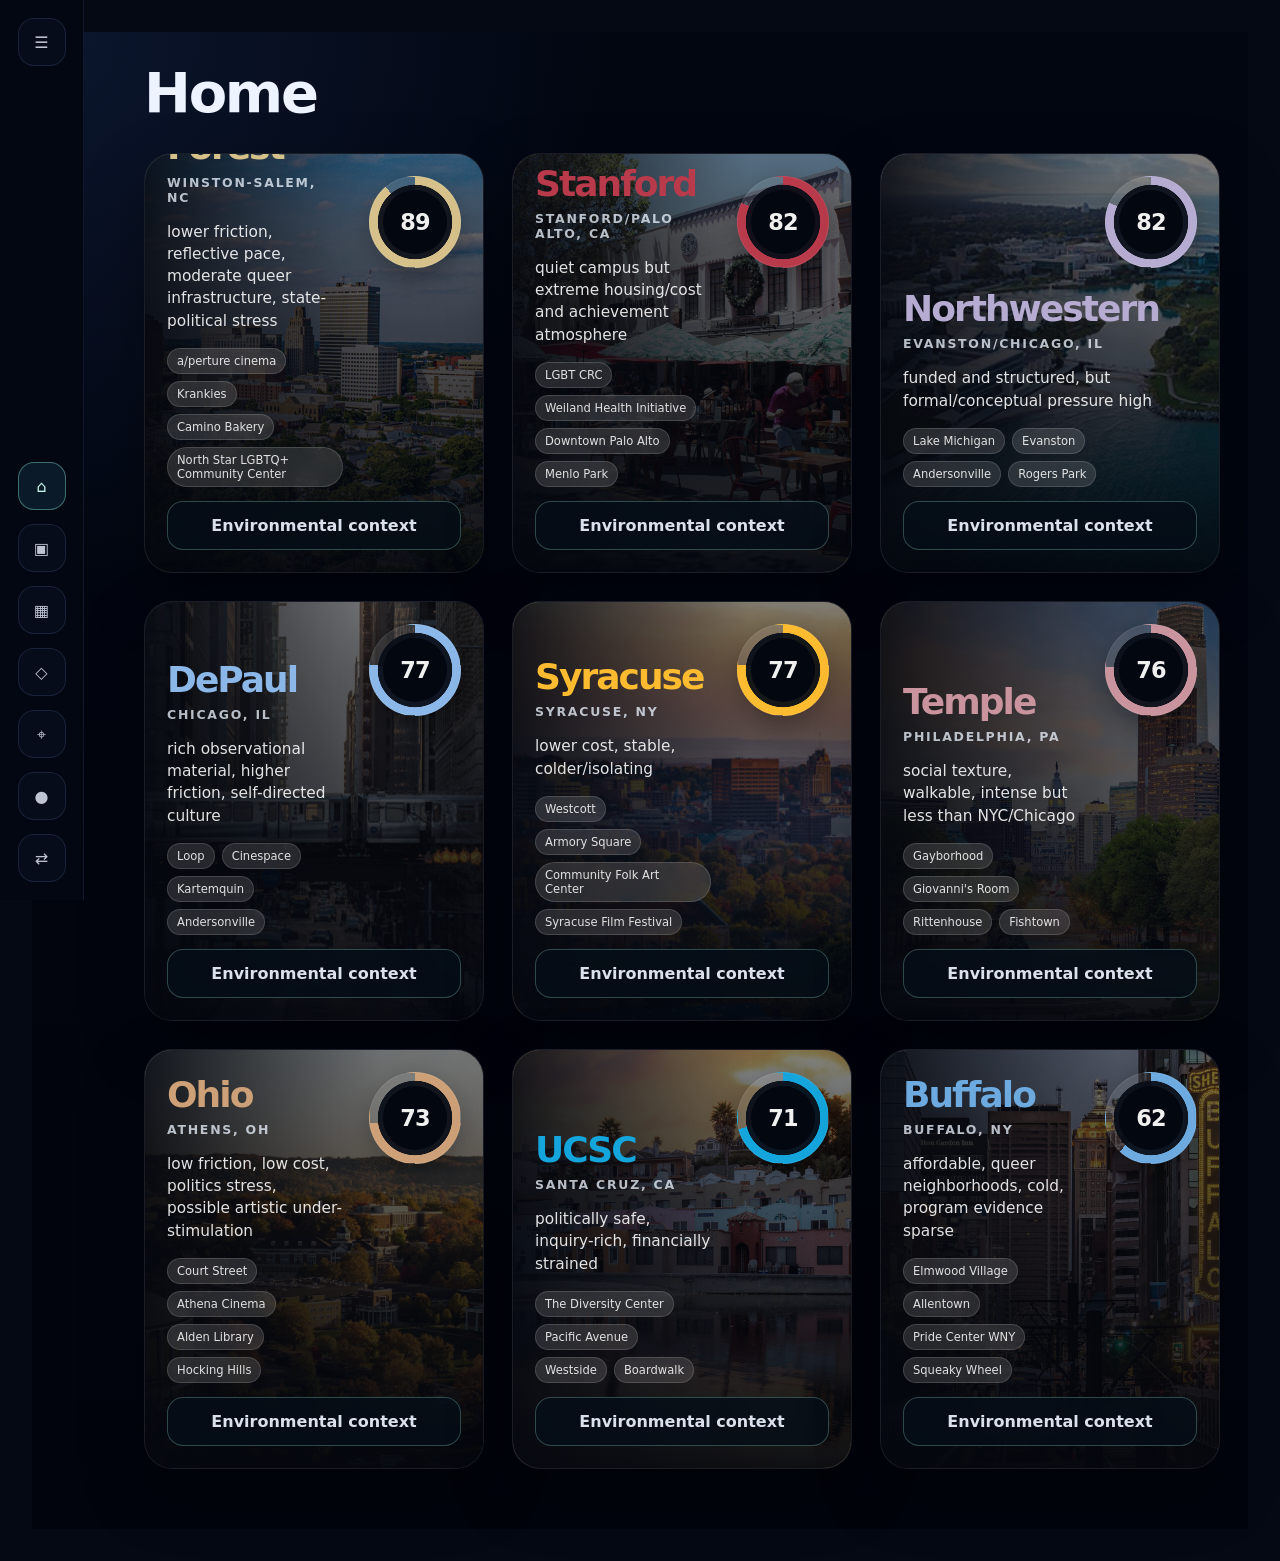
==== commit 3ed07a00: "Load analytical fixes stylesheet" ====
--- a/v2.html
+++ b/v2.html
@@ -10,6 +10,7 @@
   <link rel="stylesheet" href="assets/css/v2/components.css">
   <link rel="stylesheet" href="assets/css/v2/views.css?v=20260517-cleanup">
   <link rel="stylesheet" href="assets/css/v2/view-systems.css?v=20260518-restore">
+  <link rel="stylesheet" href="assets/css/v2/analytical-fixes.css?v=20260518-visuals">
 </head>
 <body>
   <noscript>ATLAS requires JavaScript.</noscript>
--- a/assets/css/v2/layout.css
+++ b/assets/css/v2/layout.css
@@ -69,6 +69,7 @@
 
 .v2-rail-menu,
 .v2-rail-button {
+  position: relative;
   width: 48px;
   height: 48px;
   border-radius: 16px;
@@ -80,6 +81,53 @@
   justify-content: center;
   font: inherit;
   cursor: pointer;
+  transition:
+    background 140ms ease,
+    border-color 140ms ease,
+    transform 140ms ease;
+}
+
+.v2-rail-menu:hover,
+.v2-rail-button:hover {
+  transform: translateY(-1px);
+  border-color: rgba(157,231,215,0.24);
+  background: rgba(12,20,36,0.96);
+}
+
+.v2-rail-icon {
+  position: relative;
+  z-index: 2;
+}
+
+.v2-rail-tooltip {
+  position: absolute;
+  left: calc(100% + 14px);
+  top: 50%;
+  transform: translateY(-50%) translateX(-4px);
+  opacity: 0;
+  pointer-events: none;
+  white-space: nowrap;
+  padding: 8px 12px;
+  border-radius: 12px;
+  border: 1px solid rgba(255,255,255,0.08);
+  background: rgba(8,12,21,0.94);
+  backdrop-filter: blur(14px);
+  color: rgba(237,244,255,0.84);
+  font-size: 0.76rem;
+  letter-spacing: 0.08em;
+  text-transform: uppercase;
+  box-shadow: 0 18px 44px rgba(0,0,0,0.38);
+  transition:
+    opacity 140ms ease,
+    transform 140ms ease;
+}
+
+.v2-rail-menu:hover .v2-rail-tooltip,
+.v2-rail-button:hover .v2-rail-tooltip,
+.v2-rail-menu:focus-visible .v2-rail-tooltip,
+.v2-rail-button:focus-visible .v2-rail-tooltip {
+  opacity: 1;
+  transform: translateY(-50%) translateX(0);
 }
 
 .v2-rail-button.active {
@@ -141,6 +189,10 @@
     font-size: 0.78rem;
   }
 
+  .v2-rail-tooltip {
+    display: none;
+  }
+
   .v2-main-stage,
   .v2-main-column {
     margin-left: 56px;
--- a/assets/css/v2/view-systems.css
+++ b/assets/css/v2/view-systems.css
@@ -3,7 +3,8 @@
 .v2-programs-view,
 .v2-curriculum-view,
 .v2-practice-view,
-.v2-environment-view {
+.v2-environment-view,
+.v2-compare-view {
   display: grid;
   gap: 32px;
 }
@@ -32,7 +33,10 @@
 .v2-curriculum-hidden,
 .v2-practice-lede,
 .v2-practice-trajectory,
-.v2-environment-lede {
+.v2-environment-lede,
+.v2-compare-lede,
+.v2-compare-table-card,
+.v2-compare-signal-card {
   border: 1px solid rgba(255,255,255,0.06);
   border-radius: 30px;
   background:
@@ -50,6 +54,199 @@
   font-weight: 700;
   letter-spacing: 0.16em;
   text-transform: uppercase;
+}
+
+/* Compare */
+.v2-compare-lede {
+  display: grid;
+  gap: 8px;
+}
+
+.v2-compare-lede h2 {
+  margin: 8px 0 14px;
+  max-width: 980px;
+  font-size: clamp(2.2rem, 4vw, 3.8rem);
+  line-height: 0.98;
+  letter-spacing: -0.07em;
+}
+
+.v2-compare-lede p:last-child {
+  max-width: 980px;
+  margin: 0;
+  color: rgba(237,244,255,0.68);
+  line-height: 1.8;
+}
+
+.v2-compare-school-grid {
+  display: grid;
+  grid-template-columns: repeat(3, minmax(0, 1fr));
+  gap: 18px;
+}
+
+.v2-compare-school-card {
+  position: relative;
+  overflow: hidden;
+  min-height: 280px;
+  border-radius: 28px;
+  border: 1px solid rgba(255,255,255,0.06);
+  background: rgba(7,11,20,0.96);
+  box-shadow: 0 26px 70px rgba(0,0,0,0.34);
+}
+
+.v2-compare-school-card img {
+  position: absolute;
+  inset: 0;
+  width: 100%;
+  height: 100%;
+  object-fit: cover;
+  filter: saturate(0.88) brightness(0.72);
+}
+
+.v2-compare-school-overlay {
+  position: absolute;
+  inset: 0;
+  background:
+    linear-gradient(180deg, rgba(0,0,0,0.08), rgba(0,0,0,0.82)),
+    radial-gradient(circle at top left, color-mix(in srgb, var(--v2-school-accent) 20%, transparent), transparent 38%);
+}
+
+.v2-compare-school-body {
+  position: absolute;
+  inset: auto 0 0 0;
+  z-index: 1;
+  display: grid;
+  gap: 8px;
+  padding: 24px;
+}
+
+.v2-compare-school-body span {
+  color: rgba(237,244,255,0.72);
+  font-size: 0.72rem;
+  letter-spacing: 0.14em;
+  text-transform: uppercase;
+}
+
+.v2-compare-school-body h3 {
+  margin: 0;
+  color: var(--v2-school-accent, rgba(255,255,255,0.94));
+  font-size: clamp(1.7rem, 2vw, 2.45rem);
+  line-height: 0.98;
+  letter-spacing: -0.055em;
+}
+
+.v2-compare-school-body strong {
+  color: rgba(255,255,255,0.95);
+  font-size: 3rem;
+  line-height: 0.9;
+  letter-spacing: -0.08em;
+}
+
+.v2-compare-section-head h3 {
+  margin: 8px 0 0;
+  font-size: clamp(1.7rem, 3vw, 2.6rem);
+  letter-spacing: -0.055em;
+}
+
+.v2-compare-table {
+  display: grid;
+  gap: 12px;
+  margin-top: 24px;
+  overflow-x: auto;
+  padding-bottom: 4px;
+}
+
+.v2-compare-row {
+  display: grid;
+  grid-template-columns: minmax(220px, 1.2fr) repeat(var(--v2-compare-columns), minmax(120px, 1fr));
+  gap: 12px;
+  min-width: min(980px, max-content);
+}
+
+.v2-compare-header-row div {
+  color: rgba(157,231,215,0.8);
+  font-size: 0.76rem;
+  letter-spacing: 0.14em;
+  text-transform: uppercase;
+}
+
+.v2-compare-row-label,
+.v2-compare-cell {
+  min-height: 72px;
+  display: flex;
+  align-items: center;
+  border-radius: 18px;
+  border: 1px solid rgba(255,255,255,0.055);
+  background: rgba(255,255,255,0.024);
+}
+
+.v2-compare-row-label {
+  padding: 0 18px;
+  color: rgba(237,244,255,0.76);
+  line-height: 1.35;
+}
+
+.v2-compare-cell {
+  position: relative;
+  overflow: hidden;
+  justify-content: center;
+}
+
+.v2-compare-cell strong {
+  position: relative;
+  z-index: 1;
+  font-size: 1.28rem;
+  letter-spacing: -0.04em;
+}
+
+.v2-compare-cell span {
+  position: absolute;
+  left: 0;
+  bottom: 0;
+  width: var(--v2-compare-meter);
+  height: 4px;
+  background: rgba(157,231,215,0.9);
+}
+
+.v2-compare-cell.is-strongest {
+  border-color: rgba(157,231,215,0.24);
+  background: rgba(157,231,215,0.045);
+}
+
+.v2-compare-signal-grid {
+  display: grid;
+  grid-template-columns: repeat(3, minmax(0, 1fr));
+  gap: 18px;
+}
+
+.v2-compare-signal-card {
+  display: grid;
+  gap: 22px;
+}
+
+.v2-compare-signal-list {
+  display: grid;
+  gap: 10px;
+}
+
+.v2-compare-signal-list > span {
+  color: rgba(157,231,215,0.78);
+  font-size: 0.74rem;
+  letter-spacing: 0.14em;
+  text-transform: uppercase;
+}
+
+.v2-compare-signal-list p {
+  margin: 0;
+  display: flex;
+  gap: 10px;
+  align-items: center;
+  color: rgba(237,244,255,0.72);
+  line-height: 1.45;
+}
+
+.v2-compare-signal-list strong {
+  min-width: 36px;
+  color: rgba(255,255,255,0.92);
 }
 
 /* Programs / score architecture */
@@ -728,8 +925,17 @@
   .v2-curriculum-profile,
   .v2-curriculum-hidden-grid,
   .v2-practice-grid,
-  .v2-practice-trajectory > div {
+  .v2-practice-trajectory > div,
+  .v2-compare-school-grid,
+  .v2-compare-signal-grid {
     grid-template-columns: repeat(2, minmax(0, 1fr));
+  }
+}
+
+@media (max-width: 900px) {
+  .v2-compare-row {
+    grid-template-columns: 1fr;
+    min-width: 0;
   }
 }
 
@@ -753,7 +959,9 @@
   .v2-curriculum-profile,
   .v2-curriculum-hidden-grid,
   .v2-practice-grid,
-  .v2-practice-trajectory > div {
+  .v2-practice-trajectory > div,
+  .v2-compare-school-grid,
+  .v2-compare-signal-grid {
     grid-template-columns: 1fr;
   }
 
@@ -764,7 +972,10 @@
   .v2-curriculum-hidden,
   .v2-practice-lede,
   .v2-practice-trajectory,
-  .v2-environment-lede {
+  .v2-environment-lede,
+  .v2-compare-lede,
+  .v2-compare-table-card,
+  .v2-compare-signal-card {
     padding: 22px;
   }
 }
--- a/assets/css/v2/analytical-fixes.css
+++ b/assets/css/v2/analytical-fixes.css
@@ -0,0 +1,257 @@
+/* ATLAS V2 analytical page fixes: remove landing-card feel and stabilize Compare layout. */
+
+.v2-compact-context,
+.v2-compare-tool-intro {
+  border: 0;
+  border-radius: 0;
+  background: transparent;
+  box-shadow: none;
+  padding: 0;
+  display: grid;
+  gap: 16px;
+}
+
+.v2-compact-context {
+  grid-template-columns: minmax(0, 1fr) auto;
+  align-items: end;
+  border-bottom: 1px solid rgba(255,255,255,0.075);
+  padding-bottom: 22px;
+}
+
+.v2-compact-context h2 {
+  margin: 6px 0 8px;
+  font-size: clamp(2rem, 3.2vw, 3.4rem);
+  line-height: 0.98;
+  letter-spacing: -0.065em;
+}
+
+.v2-compact-context p:last-child,
+.v2-compare-tool-intro p:last-child {
+  max-width: 860px;
+  margin: 0;
+  color: rgba(237,244,255,0.62);
+  line-height: 1.6;
+}
+
+.v2-inline-school-picker {
+  display: flex;
+  flex-wrap: wrap;
+  justify-content: flex-end;
+  gap: 8px;
+}
+
+.v2-inline-school-picker button {
+  min-height: 36px;
+}
+
+.v2-practice-view,
+.v2-environment-view,
+.v2-research-view,
+.v2-curriculum-view,
+.v2-compare-view {
+  gap: 24px;
+}
+
+.v2-practice-lede,
+.v2-environment-lede,
+.v2-curriculum-thesis,
+.v2-compare-lede,
+.v2-research-intel-summary {
+  display: none !important;
+}
+
+/* Compare controls */
+.v2-compare-selector-row {
+  display: flex;
+  flex-wrap: wrap;
+  gap: 12px;
+  align-items: end;
+  margin: -8px 0 8px;
+  padding-bottom: 18px;
+  border-bottom: 1px solid rgba(255,255,255,0.075);
+}
+
+.v2-compare-selector {
+  display: grid;
+  gap: 7px;
+  min-width: min(280px, 100%);
+}
+
+.v2-compare-selector span {
+  color: rgba(157,231,215,0.75);
+  font-size: 0.68rem;
+  font-weight: 800;
+  letter-spacing: 0.14em;
+  text-transform: uppercase;
+}
+
+.v2-compare-selector select {
+  appearance: none;
+  width: 100%;
+  min-height: 42px;
+  border: 1px solid rgba(157,231,215,0.22);
+  border-radius: 999px;
+  background:
+    linear-gradient(180deg, rgba(16,24,39,0.96), rgba(8,12,21,0.98));
+  color: rgba(237,244,255,0.9);
+  padding: 0 42px 0 16px;
+  font: inherit;
+  outline: none;
+}
+
+.v2-compare-selector::after {
+  content: '⌄';
+  justify-self: end;
+  margin-top: -38px;
+  margin-right: 16px;
+  pointer-events: none;
+  color: rgba(157,231,215,0.75);
+}
+
+.v2-compare-tool-intro {
+  margin-top: -4px;
+}
+
+.v2-compare-focused {
+  display: grid;
+  gap: 16px;
+}
+
+.v2-compare-focused-head,
+.v2-compare-section-head {
+  display: grid;
+  gap: 6px;
+}
+
+.v2-compare-focused-head h2,
+.v2-compare-section-head h3 {
+  margin: 0;
+  font-size: clamp(1.45rem, 2.3vw, 2.35rem);
+  line-height: 1;
+  letter-spacing: -0.055em;
+}
+
+.v2-compare-overview {
+  display: grid;
+  gap: 18px;
+}
+
+.v2-compare-school-grid {
+  grid-template-columns: repeat(auto-fit, minmax(min(280px, 100%), 1fr));
+  gap: 14px;
+  min-width: 0;
+}
+
+.v2-compare-school-grid--focused {
+  grid-template-columns: repeat(2, minmax(0, 1fr));
+}
+
+.v2-compare-school-card {
+  min-height: 188px;
+  border-radius: 22px;
+}
+
+.v2-compare-school-grid--focused .v2-compare-school-card {
+  min-height: 230px;
+}
+
+.v2-compare-school-body {
+  padding: 18px;
+}
+
+.v2-compare-school-body h3 {
+  font-size: clamp(1.35rem, 2vw, 2rem);
+}
+
+.v2-compare-school-body strong {
+  font-size: clamp(2.2rem, 3vw, 3rem);
+}
+
+.v2-compare-table-card,
+.v2-compare-signal-card {
+  padding: 22px;
+  border-radius: 24px;
+}
+
+.v2-compare-table {
+  width: 100%;
+  min-width: 0;
+  overflow-x: auto;
+  scrollbar-width: thin;
+}
+
+.v2-compare-row {
+  width: 100%;
+  min-width: 0;
+  grid-template-columns: minmax(170px, 0.9fr) repeat(var(--v2-compare-columns), minmax(110px, 1fr));
+  gap: 8px;
+}
+
+.v2-compare-header-row {
+  align-items: end;
+}
+
+.v2-compare-header-row div {
+  min-width: 0;
+  overflow: hidden;
+  text-overflow: ellipsis;
+  white-space: nowrap;
+}
+
+.v2-compare-row-label,
+.v2-compare-cell {
+  min-height: 54px;
+  border-radius: 14px;
+}
+
+.v2-compare-row-label {
+  padding: 0 14px;
+  font-size: 0.92rem;
+}
+
+.v2-compare-cell strong {
+  font-size: 1.05rem;
+}
+
+.v2-compare-cell span {
+  height: 3px;
+}
+
+.v2-compare-signal-grid {
+  grid-template-columns: repeat(auto-fit, minmax(min(280px, 100%), 1fr));
+  gap: 14px;
+}
+
+@media (max-width: 900px) {
+  .v2-compact-context {
+    grid-template-columns: 1fr;
+    align-items: start;
+  }
+
+  .v2-inline-school-picker {
+    justify-content: flex-start;
+  }
+
+  .v2-compare-school-grid--focused {
+    grid-template-columns: 1fr;
+  }
+
+  .v2-compare-row {
+    grid-template-columns: 150px repeat(var(--v2-compare-columns), minmax(96px, 1fr));
+    overflow-x: visible;
+  }
+}
+
+@media (max-width: 640px) {
+  .v2-compare-table {
+    overflow-x: auto;
+  }
+
+  .v2-compare-row {
+    min-width: 560px;
+  }
+
+  .v2-compare-selector {
+    min-width: 100%;
+  }
+}
